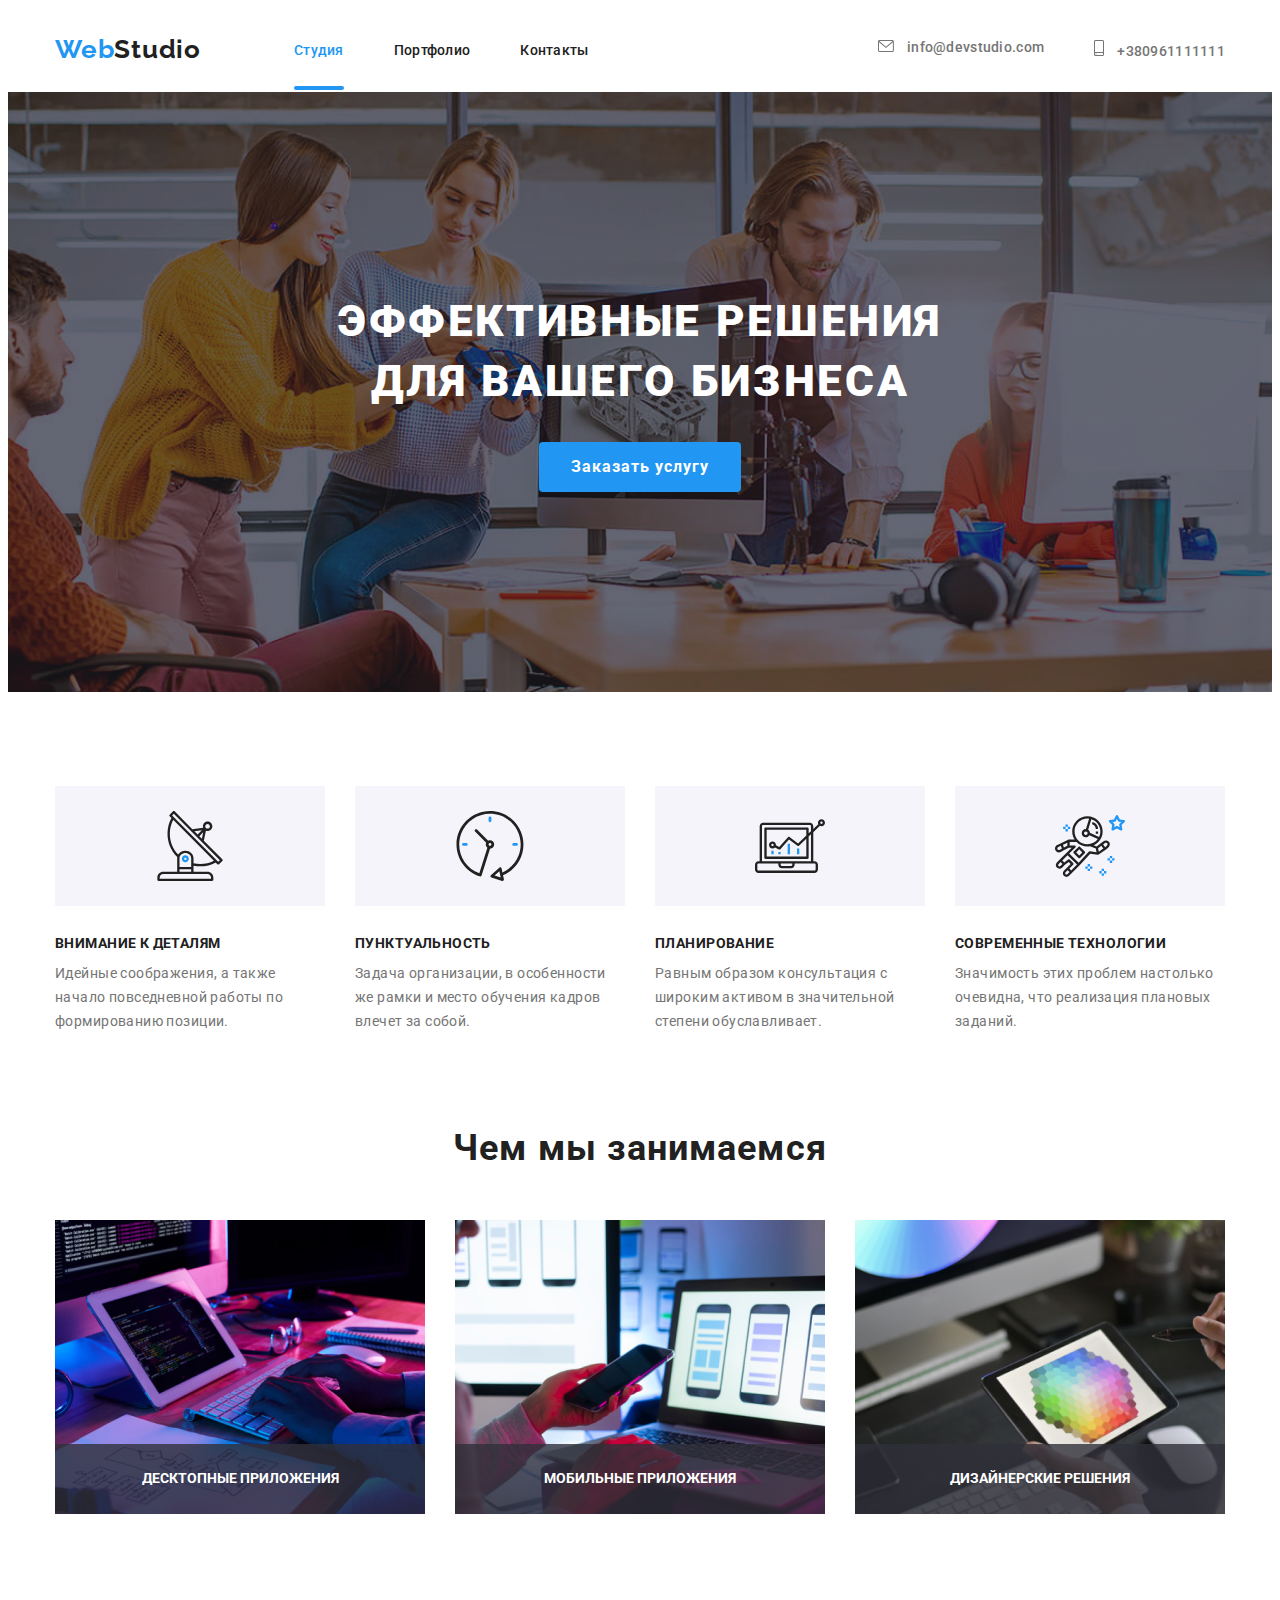
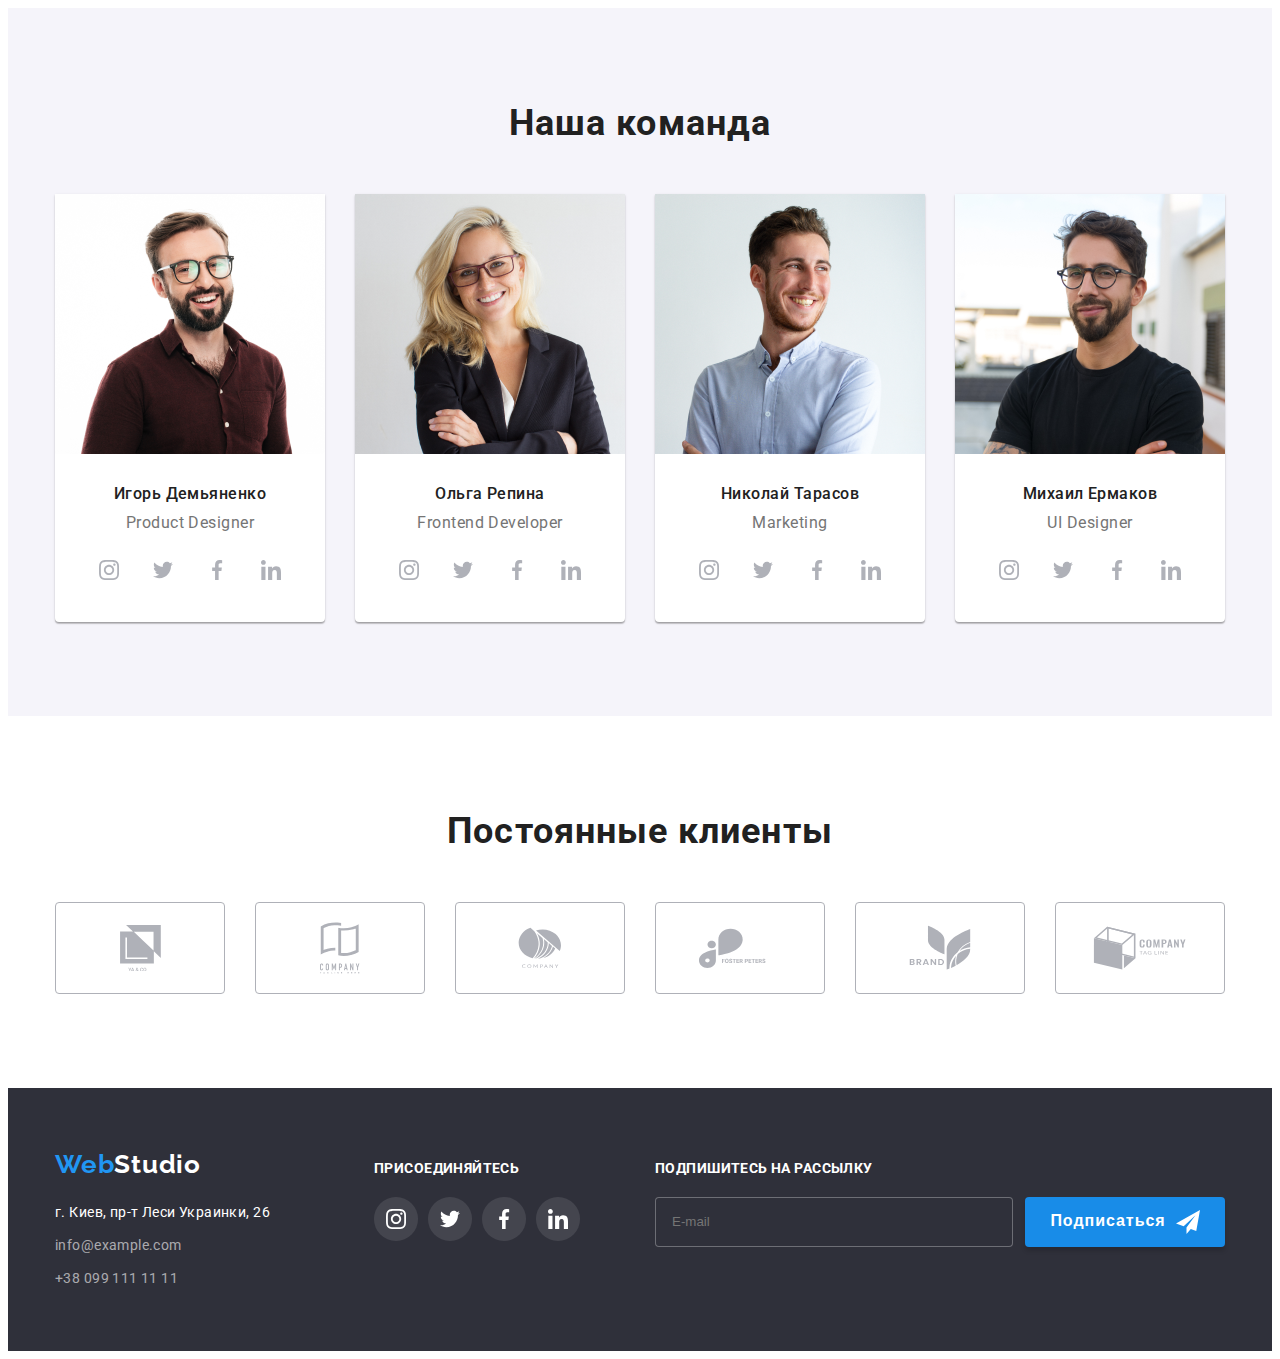
==== index.html @ b102aaf4 "ДЗ 8 Старт" ====
<!DOCTYPE html>
<html lang="ru">

<head>
    <meta charset="UTF-8">
    <meta http-equiv="X-UA-Compatible" content="IE=edge">
    <meta name="viewport" content="width=device-width, initial-scale=1.0">
    <link rel="preconnect" href="https://fonts.googleapis.com">
    <link rel="preconnect" href="https://fonts.gstatic.com" crossorigin>
    <link
        href="https://fonts.googleapis.com/css2?family=Raleway:wght@700&family=Roboto:wght@400;500;700;900&display=swap"
        rel="stylesheet">

    <title>Homework7</title>
    <link rel="stylesheet" href="https://cdnjs.cloudflare.com/ajax/libs/modern-normalize/1.1.0/modern-normalize.min.css"
        integrity="sha512-wpPYUAdjBVSE4KJnH1VR1HeZfpl1ub8YT/NKx4PuQ5NmX2tKuGu6U/JRp5y+Y8XG2tV+wKQpNHVUX03MfMFn9Q=="
        crossorigin="anonymous" referrerpolicy="no-referrer" />
    <link rel="stylesheet" href="./css/main.min.css">
</head>

<body>

    <!--header-->
    <header class="header">
        <div class="container">
            <nav class="nav">
                <a href="" class="logo link nav__logo">Web<span class="nav__logoo">Studio</span></a>
                <ul class="menu list">
                    <li class="menu__item">
                        <a class="menu__link current link" href="./index.html">Студия</a>
                    </li>
                    <li class="menu__item">
                        <a class="menu__link link" href="portfolio.html">Портфолио</a>
                    </li>
                    <li class="menu__item">
                        <a class="menu__link link" href="">Контакты</a>
                    </li>
                </ul>
            </nav>
            <ul class="contacts">
                <li class="contacts__item">
                    <a href="mailto:info@devstudio.com" class="contacts__mail link">
                        <svg class="contacts__svg" width="16" height="12">
                            <use href="./img/icons.svg#icon-envelope"></use>
                        </svg>
                        info@devstudio.com
                    </a>
                </li>
                <li class="contacts__item">
                    <a href="tel:+380961111111" class="contacts__phone link">
                        <svg class="contacts__svg" width="10" height="16">
                            <use href="./img/icons.svg#icon-smartphone"></use>
                        </svg>
                        +380961111111
                    </a>
                </li>
            </ul>
        </div>
    </header>

    <!--main 1-->
    <main>
        <section class="main-section">
            <div class="container">
                <h1 class="main-name">ЭФФЕКТИВНЫЕ РЕШЕНИЯ ДЛЯ ВАШЕГО БИЗНЕСА</h1>
                <button type="submit" class="main-button" data-modal-open>Заказать услугу</button>
            </div>
        </section>


        <!--2-->
        <section class="company">
            <div class="container">
                <ul class="description">
                    <li class="description__facts">
                        <div class="description__company-ben">
                            <svg class="description__company-ben-icon" width="70" height="70">
                                <use href="./img/icons.svg#icon-antenna-1"></use>
                            </svg>
                        </div>
                        <h3 class="title">Внимание к деталям</h3>
                        <p class="title-text">Идейные соображения, а также начало повседневной работы по формированию
                            позиции.
                        </p>
                    </li>
                    <li class="description__facts">
                        <div class="description__company-ben">
                            <svg class="description__company-ben-icon" width="70" height="70">
                                <use href="./img/icons.svg#icon-clock-1"></use>
                            </svg>
                        </div>
                        <h3 class="title">Пунктуальность</h3>
                        <p class="title-text">Задача организации, в особенности же рамки и место обучения кадров влечет
                            за
                            собой.
                        </p>
                    </li>
                    <li class="description__facts">
                        <div class="description__company-ben">
                            <svg class="description__company-ben-icon" width="70" height="70">
                                <use href="./img/icons.svg#icon-diagram-1"></use>
                            </svg>
                        </div>
                        <h3 class="title">Планирование</h3>
                        <p class="title-text">Равным образом консультация с широким активом в значительной степени
                            обуславливает.
                        </p>
                    </li>
                    <li class="description__facts">
                        <div class="description__company-ben">
                            <svg class="description__company-ben-icon" width="70" height="70">
                                <use href="./img/icons.svg#icon-astronaut-1"></use>
                            </svg>
                        </div>
                        <h3 class="title">Современные технологии</h3>
                        <p class="title-text">Значимость этих проблем настолько очевидна, что реализация плановых
                            заданий.
                        </p>
                    </li>
                </ul>
            </div>
        </section>


        <!--3-->
        <section class="work-projects">
            <div class="container">
                <h2 class="pre-main-title">Чем мы занимаемся</h2>
                <ul class="work-photo">
                    <li class="work-photo__item">
                        <img src="img/2.1.png" width="370" alt="Работа с компьютероv" />
                        <p class="work-photo__galery-description">
                            Десктопные приложения                           
                        </p>
                    </li>
                    <li class="work-photo__item">
                        <img src="img/2.2.png" width="370" alt="Работа с телефоном" />
                        <p class="work-photo__galery-description">
                            Мобильные приложения
                        </p>
                    </li>
                    <li class="work-photo__item">
                        <img src="img/2.3.png" width="370" alt="Работа с планшетом" />
                        <p class="work-photo__galery-description">
                            Дизайнерские решения                            
                        </p>
                    </li>
                </ul>
            </div>
        </section>


        <!--4-->
        <section class="masters">
            <div class="container">
                <h2 class="team">Наша команда</h2>
                <ul class="workers-list">
                    <li class="workers-list__item">
                        <img src="img/1.1.png" width="270" height="260" alt="Игорь Демьяненко" />
                        <div class="about-workers-div">
                            <h3 class="names">Игорь Демьяненко</h3>
                            <p class="names-text">Product Designer</p>
                            <ul class="masters-soc-list list">
                                <li class="masters-soc-list__item">
                                    <a href="" class="masters-soc-list__link link">
                                        <svg class="masters-soc-list__icon" width="20" height="20">
                                            <use href="./img/icons.svg#icon-instagram-2"></use>
                                        </svg>
                                    </a>
                                </li>
                                <li class="masters-soc-list__item">
                                    <a href="" class="masters-soc-list__link link">
                                        <svg class="masters-soc-list__icon" width="20" height="20">
                                            <use href="./img/icons.svg#icon-twitter-1"></use>
                                        </svg>
                                    </a>
                                </li>
                                <li class="masters-soc-list__item">
                                    <a href="" class="masters-soc-list__link link">
                                        <svg class="masters-soc-list__icon" width="20" height="20">
                                            <use href="./img/icons.svg#icon-facebook-1"></use>
                                        </svg>
                                    </a>
                                </li>
                                <li class="masters-soc-list__item">
                                    <a href="" class="masters-soc-list__link link">
                                        <svg class="masters-soc-list__icon" width="20" height="20">
                                            <use href="./img/icons.svg#icon-linkedin-1"></use>
                                        </svg>
                                    </a>
                                </li>
                            </ul>
                        </div>
                    </li>
                    <li class="workers-list__item">
                        <img src="img/1.2.png" width="270" alt="Ольга Репина" />
                        <div class="about-workers-div">
                            <h3 class="names">Ольга Репина</h3>
                            <p class="names-text">Frontend Developer</p>
                            <ul class="masters-soc-list list">
                                <li class="masters-soc-list__item">
                                    <a href="" class="masters-soc-list__link link">
                                        <svg class="masters-soc-list__icon" width="20" height="20">
                                            <use href="./img/icons.svg#icon-instagram-2"></use>
                                        </svg>
                                    </a>
                                </li>
                                <li class="masters-soc-list__item">
                                    <a href="" class="masters-soc-list__link link">
                                        <svg class="masters-soc-list__icon" width="20" height="20">
                                            <use href="./img/icons.svg#icon-twitter-1"></use>
                                        </svg>
                                    </a>
                                </li>
                                <li class="masters-soc-list__item">
                                    <a href="" class="masters-soc-list__link link">
                                        <svg class="masters-soc-list__icon" width="20" height="20">
                                            <use href="./img/icons.svg#icon-facebook-1"></use>
                                        </svg>
                                    </a>
                                </li>
                                <li class="masters-soc-list__item">
                                    <a href="" class="masters-soc-list__link link">
                                        <svg class="masters-soc-list__icon" width="20" height="20">
                                            <use href="./img/icons.svg#icon-linkedin-1"></use>
                                        </svg>
                                    </a>
                                </li>
                            </ul>
                        </div>
                    </li>
                    <li class="workers-list__item">
                        <img src="img/1.3.png" width="270" alt="Николай Тарасов" />
                        <div class="about-workers-div">
                            <h3 class="names">Николай Тарасов</h3>
                            <p class="names-text">Marketing</p>
                            <ul class="masters-soc-list list">
                                <li class="masters-soc-list__item">
                                    <a href="" class="masters-soc-list__link link">
                                        <svg class="masters-soc-list__icon" width="20" height="20">
                                            <use href="./img/icons.svg#icon-instagram-2"></use>
                                        </svg>
                                    </a>
                                </li>
                                <li class="masters-soc-list__item">
                                    <a href="" class="masters-soc-list__link link">
                                        <svg class="masters-soc-list__icon" width="20" height="20">
                                            <use href="./img/icons.svg#icon-twitter-1"></use>
                                        </svg>
                                    </a>
                                </li>
                                <li class="masters-soc-list__item">
                                    <a href="" class="masters-soc-list__link link">
                                        <svg class="masters-soc-list__icon" width="20" height="20">
                                            <use href="./img/icons.svg#icon-facebook-1"></use>
                                        </svg>
                                    </a>
                                </li>
                                <li class="masters-soc-list__item">
                                    <a href="" class="masters-soc-list__link link">
                                        <svg class="masters-soc-list__icon" width="20" height="20">
                                            <use href="./img/icons.svg#icon-linkedin-1"></use>
                                        </svg>
                                    </a>
                                </li>
                            </ul>
                        </div>

                    </li>
                    <li class="workers-list__item">
                        <img src="img/1.4.png" width="270" alt="Михаил Ермаков" />
                        <div class="about-workers-div">
                            <h3 class="names">Михаил Ермаков</h3>
                            <p class="names-text">UI Designer</p>
                            <ul class="masters-soc-list list">
                                <li class="masters-soc-list__item">
                                    <a href="" class="masters-soc-list__link link">
                                        <svg class="masters-soc-list__icon" width="20" height="20">
                                            <use href="./img/icons.svg#icon-instagram-2"></use>
                                        </svg>
                                    </a>
                                </li>
                                <li class="masters-soc-list__item">
                                    <a href="" class="masters-soc-list__link link">
                                        <svg class="masters-soc-list__icon" width="20" height="20">
                                            <use href="./img/icons.svg#icon-twitter-1"></use>
                                        </svg>
                                    </a>
                                </li>
                                <li class="masters-soc-list__item">
                                    <a href="" class="masters-soc-list__link link">
                                        <svg class="masters-soc-list__icon" width="20" height="20">
                                            <use href="./img/icons.svg#icon-facebook-1"></use>
                                        </svg>
                                    </a>
                                </li>
                                <li class="masters-soc-list__item">
                                    <a href="" class="masters-soc-list__link link">
                                        <svg class="masters-soc-list__icon" width="20" height="20">
                                            <use href="./img/icons.svg#icon-linkedin-1"></use>
                                        </svg>
                                    </a>
                                </li>
                            </ul>
                        </div>
                    </li>
                </ul>
            </div>
        </section>
    

        <!--5-->
        <section class="clients">
            <div class="container"></div>
            <h2 class="team">Постоянные клиенты</h2>
            <ul class="clients-list">
                <li class="company-clients">
                    <a href="" class="company-clients-link link">
                        <svg class="company-clients-icon" width="41" height="46.7">
                            <use href="./img/icons.svg#icon-group"></use>
                        </svg>
                    </a>
                </li>
                <li class="company-clients">
                    <a href="" class="company-clients-link link">
                        <svg class="company-clients-icon" width="40" height="52">
                            <use href="./img/icons.svg#icon-group-1"></use>
                        </svg>
                    </a>
                </li>
                <li class="company-clients">
                    <a href="" class="company-clients-link link">
                        <svg class="company-clients-icon" width="43.46" height="41.18">
                            <use href="./img/icons.svg#icon-group-2"></use>
                        </svg>
                    </a>
                </li>
                <li class="company-clients">
                    <a href="" class="company-clients-link link">
                        <svg class="company-clients-icon" width="84.44" height="40.62">
                            <use href="./img/icons.svg#icon-group-3"></use>
                        </svg>
                    </a>
                </li>
                <li class="company-clients">
                    <a href="" class="company-clients-link link">
                        <svg class="company-clients-icon" width="62.54" height="45.43">
                            <use href="./img/icons.svg#icon-group-4"></use>
                        </svg>
                    </a>
                </li>
                <li class="company-clients">
                    <a href="" class="company-clients-link link">
                        <svg class="company-clients-icon" width="93.79" height="43.93">
                            <use href="./img/icons.svg#icon-group-5"></use>
                        </svg>
                    </a>
                </li>
            </ul>
            </div>
        </section>
    </main>


    <!--footer-->
    <footer class="footer">
        <div class="container">
            <div class="adress-container">
                <a href="" class="footer-logo link">Web<span class="footer-logoo">Studio</span> </a>
                <address class="adress">г. Киев, пр-т Леси Украинки, 26</address>
                <ul class="footer-contacts">
                    <li class="footer-contacts-item">
                        <a href="mailto:info@devstudio.com" class="footer-mail link">info@example.com</a>
                    </li>
                    <li class="footer-contacts-item">
                        <a href="tel:+380961111111" class="footer-phone link">+38 099 111 11 11</a>
                    </li>
                </ul>
            </div>
            <div class="company-soc">
                <p class="soc">Присоединяйтесь</p>
                <ul class="company-soc-list">
                    <li class="company-soc-item">
                        <a href="" class="company-soc-link link">
                            <svg class="company-soc-icon" width="20" height="20">
                                <use href="./img/icons.svg#icon-instagram-2"></use>
                            </svg>
                        </a>
                    </li>
                    <li class="company-soc-item">
                        <a href="" class="company-soc-link link">
                            <svg class="company-soc-icon" width="20" height="20">
                                <use href="./img/icons.svg#icon-twitter-1"></use>
                            </svg>
                        </a>
                    </li>
                    <li class="company-soc-item">
                        <a href="" class="company-soc-link link">
                            <svg class="company-soc-icon" width="20" height="20">
                                <use href="./img/icons.svg#icon-facebook-1"></use>
                            </svg>
                        </a>
                    </li>
                    <li class="company-soc-item">
                        <a href="" class="company-soc-link link">
                            <svg class="company-soc-icon" width="20" height="20">
                                <use href="./img/icons.svg#icon-linkedin-1"></use>
                            </svg>
                        </a>
                    </li>
                </ul>
            </div>
            <div class="modal-footer-field">
                <p class="footer-title">Подпишитесь на рассылку</p>
                <form class="footer-form">
                    <label>
                        <input 
                        class="modal-footer-input" 
                        type="email" 
                        name="user-mail" 
                        required 
                        placeholder="E-mail"/>
                    </label>
                    <button type="submit" class="footer-button">
                        Подписаться
                        <svg class="send-icon" width="24" height="24">
                            <use href="./img/icons.svg#icon-icon-send-1"></use>
                        </svg>
                    </button>
                </form> 
            </div>
        </div>
    </footer>


    <!--backdrop-->
    <div class="backdrop is-hidden" data-modal>
        <div class="modal">
            <button type="button" class="modal-close-btn" data-modal-close>
                <svg class="company-soc-icon" width="18" height="18">
                    <use href="./img/icons.svg#icon-close-black-18dp-2-1-1"></use>
                </svg>
            </button>
            <p class="modal-title">Оставьте свои данные, мы вам перезвоним</p>

            <form class="modal-form" autocomplete="off">

                <div class="modal-field">
                <label class="modal-label">Имя</label>
                    <div class="input-wrap">
                        <input class="modal-input" type="text" name="user-name" required />
                            <svg class="input-icon" width="18" height="18">
                                <use href="./img/icons.svg#icon-person-black-18dp-1-1"></use>
                            </svg>
                    </div>
                </div>

                <div class="modal-field">  
                <label class="modal-label" for="user-tel">Телефон</label>
                    <div class="input-wrap">
                        <input class="modal-input" type="tel" name="user-tel" minlength="10" title="+380 (93) 111-11-11"
                            pattern="[\+]\d{3}\s[\(]\d{2}[\)]\s\d{3}[\-]\d{2}[\-]\d{2}" required id="user-tel" />
                            <svg class="input-icon" width="18" height="18">
                                <use href="./img/icons.svg#icon-phone-black-18dp-1-1"></use>
                            </svg>
                    </div>           
                </div>

                <div class="modal-field">
                <label class="modal-label">Почта</label>
                    <div class="input-wrap">
                        <input class="modal-input" type="email" name="user-mail" required/>
                            <svg class="input-icon" width="18" height="18">
                                <use href="./img/icons.svg#icon-email-black-18dp-1-1"></use>
                            </svg>
                    </div>
                </div>

                <div class="modal-field">
                <label class="modal-label" for="modal-text">Комментарий</label>
                    <textarea 
                        name="modal-text" 
                        id="modal-text" 
                        class="modal-text-area"
                        placeholder="Введите текст"
                    f></textarea>              
                </div>

                <div class="modal-field">
                    <input 
                    type="checkbox" 
                    name="privacy" 
                    id="privacy" 
                    class="input-check visually-hidden"
                    />
                    <label for="privacy" class="check-text"
                    ><span>
                        <svg class="check-icon" width="11" height="8">
                            <use href="./img/icons.svg#icon-Vector-1"></use>
                        </svg>
                    </span> Соглашаюсь с рассылкой и принимаю&nbsp; <a href="">Условия договора</a>
                    </label>
                </div>

                <button type="submit" class="modal-button">Отправить</button>

                
            </form>
        </div>
    </div>

 
<script src="./js/modal.js"></script>

</body>

</html>
---- css/main.min.css ----
:root{--main-color: #FFFFFF;--pre-main-color: #212121;--hover-color: #2196F3;--text-color: #757575;--svg-links-color: #afb1b8;--primary-transition-time: 250ms;--primary-cubic-function: cubic-bezier(0.4, 0, 0.2, 1);--projects-overlay-color: rgba(33, 150, 243, 0.9);--galery-overlay-color: rgba(47, 48, 58, 0.8);--modal-background-color: rgba(0, 0, 0, 0.2)}p,h1,h2,h3,h4,h5,h6{margin:0}ul{margin:0;padding-left:0}img{display:block}li{list-style-type:none}body{font-family:"Roboto"}button{margin:0 auto;display:block}*{box-sizing:border-box}.visually-hidden{position:absolute;white-space:nowrap;width:1px;height:1px;overflow:hidden;border:0;padding:0;clip:rect(0 0 0 0);clip-path:inset(50%);margin:-1px}.description-wrapper,.header-two .container,.footer-button,.company-soc-link,.company-clients-link,.masters-soc-list__link,.work-photo__galery-description,.description__company-ben,.main-button,.contacts__phone,.contacts__mail,.header .container{display:flex;align-items:center}.container{width:1200px;padding-left:15px;padding-right:15px;margin:0 auto}.backdrop{position:fixed;top:0;left:0;width:100%;height:100%;background-color:var(--modal-background-color)}.backdrop.is-hidden{opacity:0;transition:opacity var(--primary-transition-time) var(--primary-cubic-function);visibility:hidden;pointer-events:none}.modal{padding:40px;position:absolute;top:50%;left:50%;transform:translate(-50%, -50%) scale(1) rotate(0);transition:transform var(--primary-transition-time) var(--primary-cubic-function);width:528px;min-height:581px;background-color:#fff;border-radius:5px;opacity:1;visibility:visible}.backdrop.is-hidden .modal{transform:translate(-50%, -50%) scale(0)}.modal-close-btn{position:absolute;right:8px;top:8px;width:30px;height:30px;border:1px solid rgba(0,0,0,.1);border-radius:50%;cursor:pointer;background-color:rgba(0,0,0,0);display:flex;align-items:center;justify-content:center;outline:none;transition:color var(--primary-transition-time) var(--primary-cubic-function)}.modal-close-btn:hover,.modal-close-btn:focus{color:#2196f3}.modal-title{font-weight:700;font-size:20px;line-height:1.15;text-align:center;letter-spacing:.03em;color:#212121;min-width:448px;margin-bottom:12px}.modal-field{margin-bottom:10px}.modal-label{display:block;margin-bottom:4px;font-size:12px;line-height:1.17;letter-spacing:.01em;color:#757575}.input-wrap{position:relative}.modal-input{width:100%;height:40px;border:1px solid rgba(33,33,33,.2);border-radius:4px;background-color:rgba(0,0,0,0);padding-left:42px;outline:rgba(0,0,0,0);transition:border-color var(--primary-transition-time) var(--primary-cubic-function)}.modal-input:not(:placeholder-shown):not(:focus):valid{background-color:green}.modal-input:placeholder-shown{background-color:rgba(0,0,0,0)}.modal-input::placeholder{font-weight:400;font-size:14px;line-height:1.17px;letter-spacing:.01em;color:rgba(117,117,117,.5)}.modal-input:focus,.modal-input:hover{border-color:var(--hover-color)}.input-icon{position:absolute;left:15px;top:50%;transform:translateY(-50%);transition:fill var(--primary-transition-time) var(--primary-cubic-function)}.modal-input:focus+.input-icon,.modal-input:hover+.input-icon{fill:var(--hover-color)}.modal-text-area{width:100%;height:120px;border:1px solid rgba(33,33,33,.2);border-radius:4px;resize:none;padding:12px;outline:none;transition:border-color var(--primary-transition-time) var(--primary-cubic-function);margin-bottom:20px}.modal-text-area:hover,.modal-text-area:focus{border-color:var(--hover-color)}.check-text{font-weight:400;font-size:14px;line-height:1.71px;letter-spacing:.03em;color:#757575;display:flex;align-items:center;margin-bottom:30px}.check-text a{color:#2196f3}.check-text span{width:16px;height:15px;border:1px solid rgba(34,34,34,.2);margin-right:7px;display:flex;align-items:center;justify-content:center}.input-check:checked+.check-text span{background-color:#2196f3;border:none}.check-icon{fill:rgba(0,0,0,0)}.input-check:checked+.check-text .check-icon{fill:#fff}.modal-button{width:200px;height:50;font-family:inherit;font-weight:700;font-size:16px;line-height:1.88;letter-spacing:.06em;border-radius:4px;border:0px;color:var(--main-color);cursor:pointer;background-color:var(--hover-color);padding-top:10px;padding-bottom:10px;padding-left:55px;padding-right:55px;transition:background-color var(--primary-transition-time) var(--primary-cubic-function);outline:none}.modal-button:hover,.modal-button:focus{background-color:#188ce8}.nav{display:flex;align-items:center}.nav .current{color:var(--hover-color)}.nav .current::after{content:"";display:block;position:absolute;left:0;bottom:0;width:100%;height:4px;background-color:var(--hover-color);border-radius:2px}.nav__logo,.nav__logoo{font-family:"Raleway";font-weight:700;font-size:26px;line-height:1.29;letter-spacing:.03em;color:var(--hover-color);margin-right:46.5px}.nav__logoo{color:var(--pre-main-color)}.header .logo{display:block;padding:24px 0 25px 0}.link{text-decoration:none}.menu__link{position:relative;padding:32px 0;font-weight:500;font-size:14px;line-height:1.14;letter-spacing:.02em;color:var(--text-color);transition:color var(--primary-transition-time) var(--primary-cubic-function)}.menu__link:hover,.menu__link:focus{color:var(--hover-color)}.menu{display:flex}.menu__item:not(last-child){margin-right:50px}.menu__link{color:var(--pre-main-color)}.contacts{display:flex;margin-left:auto}.contacts__mail{display:block;font-weight:500;font-size:14px;line-height:1.14;letter-spacing:.02em;color:var(--text-color);padding:32px 0;margin-right:50px;justify-content:center;transition:color var(--primary-transition-time) var(--primary-cubic-function)}.contacts__mail:hover,.contacts__mail:focus{color:var(--hover-color)}.contacts__phone{display:block;font-weight:500;font-size:14px;line-height:1.14;letter-spacing:.02em;color:var(--text-color);padding:32px 0;justify-content:center;transition:color var(--primary-transition-time) var(--primary-cubic-function)}.contacts__phone:hover,.contacts__phone:focus{color:var(--hover-color)}.contacts__svg{fill:currentColor;margin-right:10px}.main-section{background-color:#c4c4c4;background-image:linear-gradient(rgba(47, 48, 58, 0.4), rgba(47, 48, 58, 0.4)),url(../img/Img.png);background-repeat:no-repeat;background-size:cover;background-position:center;max-width:1600px;margin:0 auto;padding-top:200px;padding-bottom:200px}.main-name{width:670px;font-weight:900;font-size:44px;line-height:1.36;text-align:center;letter-spacing:.06em;text-transform:uppercase;color:var(--main-color);margin:0 auto 30px auto;text-align:center;margin-bottom:30px}.main-button{font-family:inherit;font-weight:700;font-size:16px;line-height:1.88;text-align:center;letter-spacing:.06em;border-radius:4px;border:0px;color:var(--main-color);cursor:pointer;background-color:var(--hover-color);padding-top:10px;padding-bottom:10px;padding-left:32px;padding-right:32px;transition:background-color var(--primary-transition-time) var(--primary-cubic-function);outline:none}.main-button:hover,.main-button:focus{background-color:#188ce8}.company{padding-top:94px;padding-bottom:94px}.description{display:flex;justify-content:space-between}.title{font-weight:700;font-size:14px;line-height:1.14;letter-spacing:.03em;text-transform:uppercase;color:var(--pre-main-color);margin-bottom:10px}.title-text{font-weight:400;font-size:14px;line-height:1.71;letter-spacing:.03em;color:var(--text-color);max-width:260px}.description__company-ben{justify-content:center;width:270px;height:120px;background-color:#f5f4fa;margin-bottom:30px}.work-projects{padding-bottom:94px}.pre-main-title{font-weight:700;font-size:36px;line-height:1.17;text-align:center;letter-spacing:.03em;color:var(--pre-main-color);margin-bottom:50px}.work-photo{display:flex}.work-photo__item+.work-photo__item{margin-left:30px}.work-photo__item{position:relative}.work-photo__galery-description{justify-content:center;height:70px;width:100%;position:absolute;bottom:0;font-weight:700;font-size:14px;line-height:1.14;text-transform:uppercase;color:var(--main-color);background-color:var(--galery-overlay-color)}.masters{padding-top:94px;padding-bottom:94px;background:#f5f4fa}.team{font-weight:700;font-size:36px;line-height:1.17;text-align:center;letter-spacing:.03em;color:var(--pre-main-color);margin-bottom:50px}.workers-list{display:flex;margin-left:-30px}.workers-list__item{flex-basis:calc(100% - 90px)/3;margin-left:30px;background-color:var(--main-color);box-shadow:0px 1px 3px rgba(0,0,0,.12),0px 1px 1px rgba(0,0,0,.14),0px 2px 1px rgba(0,0,0,.16);border-radius:0px 0px 4px 4px}.about-workers-div{padding-top:30px;padding-bottom:30px}.names{font-weight:500;font-size:16px;line-height:1.19;text-align:center;letter-spacing:.03em;color:var(--pre-main-color)}.names-text{font-weight:400;font-size:16px;line-height:1.19;text-align:center;letter-spacing:.03em;color:var(--text-color);padding-top:10px;margin-bottom:16px}.masters-soc-list{display:flex;justify-content:center}.masters-soc-list__item{width:44px;height:44px;margin-left:10px}.masters-soc-list__item:first-child{margin-left:0}.masters-soc-list__link{justify-content:center;width:100%;height:100%;border-radius:50%;background-color:var(--main-color);color:var(--svg-links-color);transition:background-color var(--primary-transition-time) var(--primary-cubic-function),color var(--primary-transition-time) var(--primary-cubic-function);outline:none}.masters-soc-list__link:hover,.masters-soc-list__link:focus{background-color:var(--hover-color);color:var(--main-color)}.masters-soc-list__icon{fill:currentColor}.clients{padding-top:94px;padding-bottom:94px}.clients-list{display:flex;justify-content:center}.company-clients{width:170px;height:92px}.company-clients+.company-clients{margin-left:30px}.company-clients-link{justify-content:center;width:100%;height:100%;border-top:1px solid var(--svg-links-color);border-bottom:1px solid var(--svg-links-color);border-left:1px solid var(--svg-links-color);border-right:1px solid var(--svg-links-color);border-radius:4px;color:var(--svg-links-color);outline:none}.company-clients-link:hover,.company-clients-link:focus{border-color:var(--hover-color);color:var(--hover-color)}.company-clients-icon{fill:currentColor;transition:color var(--primary-transition-time) var(--primary-cubic-function)}.footer{background:#2f303a;padding-top:60px;padding-bottom:60px}.footer .container{display:flex;align-items:baseline}.footer-logo,.footer-logoo{font-family:"Raleway";font-weight:700;font-size:26px;line-height:1.29;letter-spacing:.03em;color:var(--hover-color);margin-right:46.5px}.footer-logoo{color:var(--main-color)}.adress-container{margin-right:70px}.adress{font-weight:400;font-size:14px;line-height:1.71;letter-spacing:.03em;font-style:normal;color:var(--main-color);margin-top:20px}.footer-contacts{display:flex;flex-direction:column;margin-left:auto}.footer-contacts-item{margin-top:9px}.footer-mail{font-weight:400;font-size:14px;line-height:1.71;letter-spacing:.03em;color:rgba(255,255,255,.6);transition:color var(--primary-transition-time) var(--primary-cubic-function)}.footer-mail:hover,.footer-mail:focus{color:var(--hover-color)}.footer-phone{font-weight:400;font-size:14px;line-height:1.71;letter-spacing:.03em;color:rgba(255,255,255,.6);margin-top:9px;margin-bottom:60px;transition:color var(--primary-transition-time) var(--primary-cubic-function)}.footer-phone:hover,.footer-phone:focus{color:var(--hover-color)}.company-soc{margin-right:auto}.soc{font-style:normal;font-weight:700;font-size:14px;line-height:1.14;letter-spacing:.03em;text-transform:uppercase;color:var(--main-color);margin-bottom:20px;padding-left:10px}.company-soc-list{display:flex;justify-content:center}.company-soc-item{width:44px;height:44px;margin-left:10px}.company-soc-item :first-child{margin-left:0}.company-soc-link{justify-content:center;width:100%;height:100%;border-radius:50%;background-image:linear-gradient(rgba(255, 255, 255, 0.1), rgba(255, 255, 255, 0.1));color:var(--main-color);transition:background-color var(--primary-transition-time) var(--primary-cubic-function);outline:none}.company-soc-link:hover,.company-soc-link:focus{background-color:var(--hover-color);color:var(--main-color)}.company-soc-icon{fill:currentColor}.footer-title{display:block;font-size:14px;line-height:1.14;font-weight:700;letter-spacing:.03em;text-transform:uppercase;color:var(--main-color);margin-bottom:20px}.footer-form{display:flex;align-items:flex-end}.footer label{width:358px;margin-right:12px}.footer .modal-footer-input{color:var(--main-color);width:358px;height:50px;padding:15px 16px;border-radius:4px;border:1px solid rgba(255,255,255,.3);filter:0px 4px 4px rgba(0,0,0,.15);background-color:#2f303a}.footer-button{justify-content:center;padding:0;width:200px;height:50px;border:none;border-radius:4px;font-weight:700;font-size:16px;line-height:1.67;letter-spacing:.06em;color:var(--main-color);background-color:var(--hover-color);box-shadow:0px 4px 4px rgba(0,0,0,.15);cursor:pointer;outline:none}.footer-button,.footer-button{background-color:#188ce8}.send-icon{margin-left:10px}.header-two{border-bottom:1px solid #ececec}.portfolio{padding-top:94px;padding-bottom:94px}.filter{display:flex;justify-content:center;margin-bottom:50px}.filter-item:not(:last-child){margin-right:8px}.pre-main-button{font-family:inherit;font-weight:500;font-size:16px;line-height:1.62;text-align:center;letter-spacing:.03em;border:0px;color:var(--pre-main-color);cursor:pointer;background-color:#f5f4fa;border-radius:4px;padding-top:6px;padding-bottom:6px;padding-left:22px;padding-right:22px;transition:background-color var(--primary-transition-time) var(--primary-cubic-function),color var(--primary-transition-time) var(--primary-cubic-function);outline:none}.pre-main-button:hover,.pre-main-button:focus{color:var(--main-color);background-color:#188ce8;box-shadow:0px 3px 1px rgba(0,0,0,.1),0px 1px 2px rgba(0,0,0,.08),0px 2px 2px rgba(0,0,0,.12)}.gallery{display:flex;flex-wrap:wrap;margin:-15px}.gallery-item{flex-basis:calc(33.3333333333% - 30px);margin:15px}.gallery-item:hover,.gallery-item:focus{box-shadow:0px 1px 1px rgba(0,0,0,.12),0px 4px 4px rgba(0,0,0,.06),1px 4px 6px rgba(0,0,0,.16)}.gallery .link:hover .description-wrapper,.gallery .link:focus .description-wrapper{transform:translateY(0)}.project-figure{position:relative;overflow:hidden}.projects-image{display:block;width:100%;height:100%}.description-wrapper{justify-content:center;position:absolute;top:0;width:100%;height:100%;transform:translateY(101%);transition:transform var(--primary-transition-time) var(--primary-cubic-function);background-color:var(--projects-overlay-color)}.project-description{width:322px;font-size:18px;line-height:1.56;color:var(--main-color)}.work-div{padding-top:20px;padding-bottom:20px;padding-left:24px;padding-right:24px;border-bottom:1px solid #ececec;border-left:1px solid #ececec;border-right:1px solid #ececec}.work{font-weight:700;font-size:18px;line-height:2;letter-spacing:.06em;color:var(--pre-main-color)}.work-name{font-weight:400;font-size:16px;line-height:1.88;letter-spacing:.03em;color:var(--text-color)}/*# sourceMappingURL=main.min.css.map */
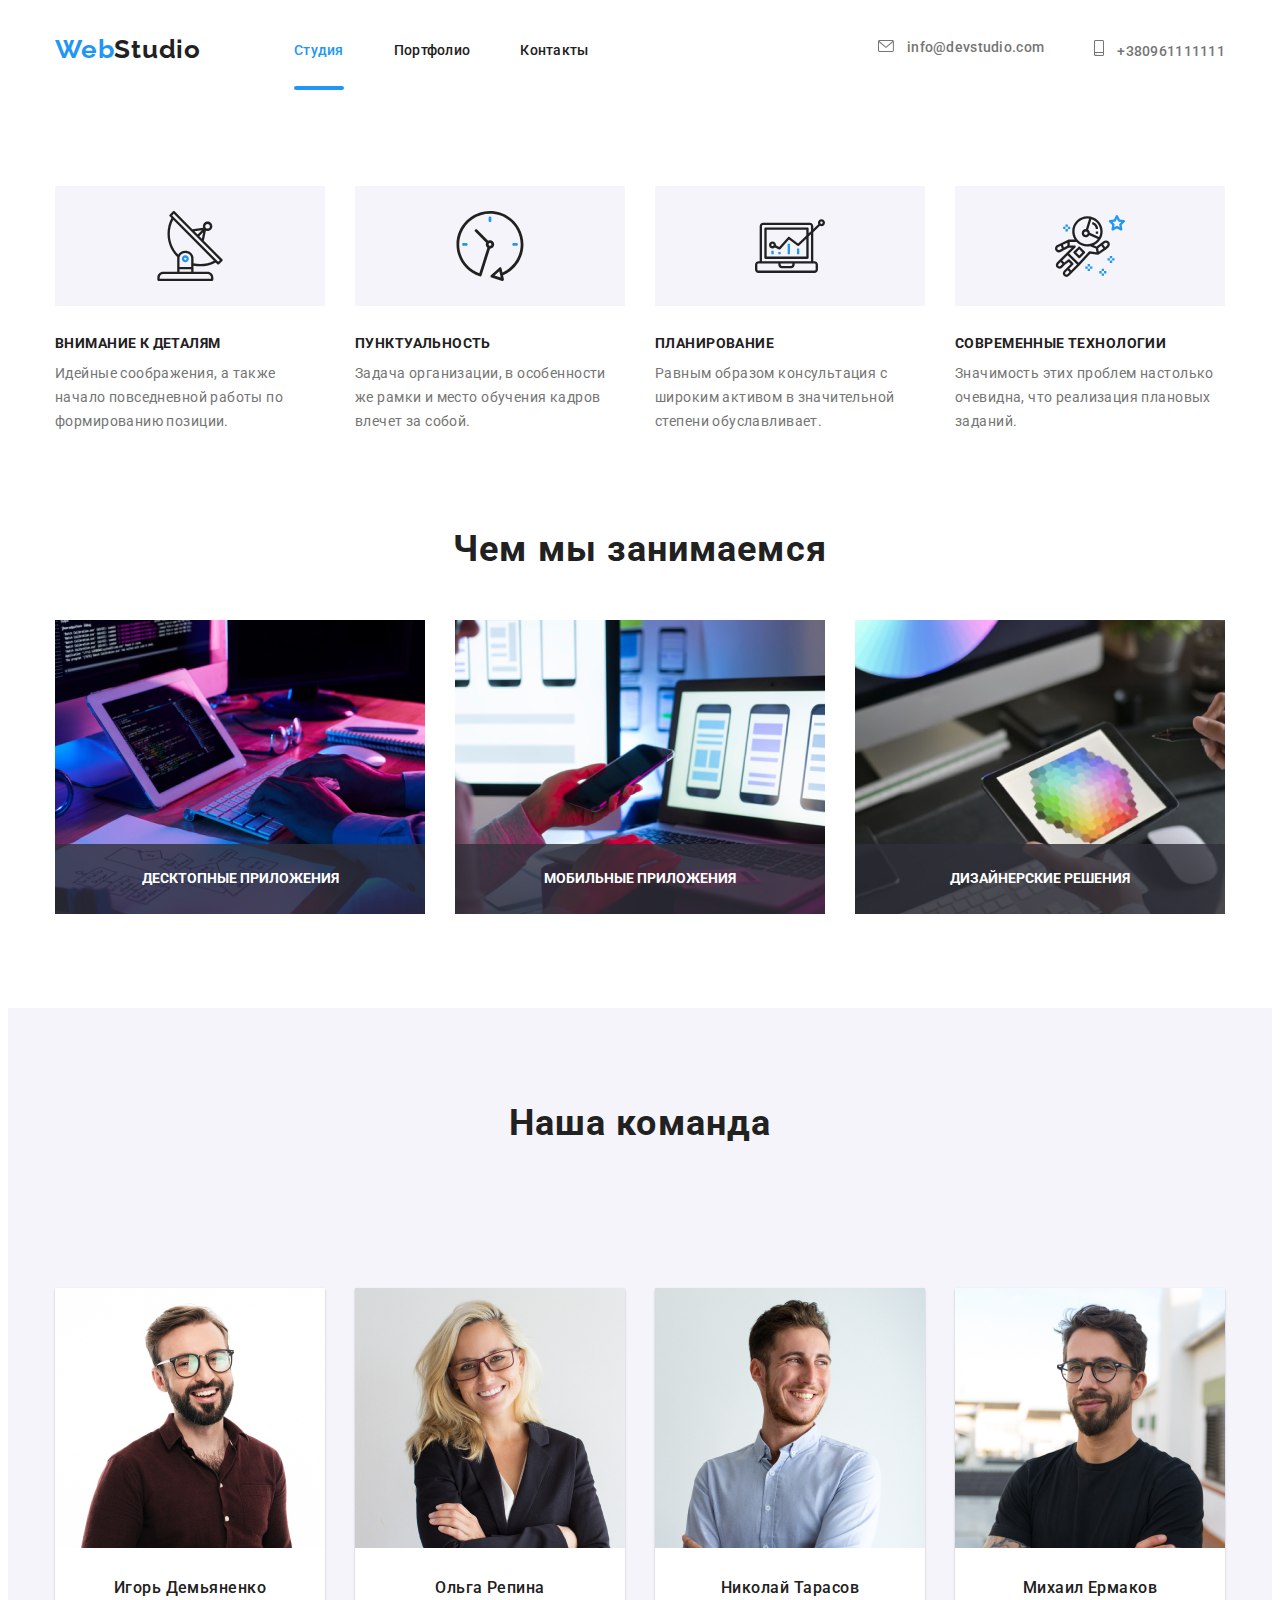
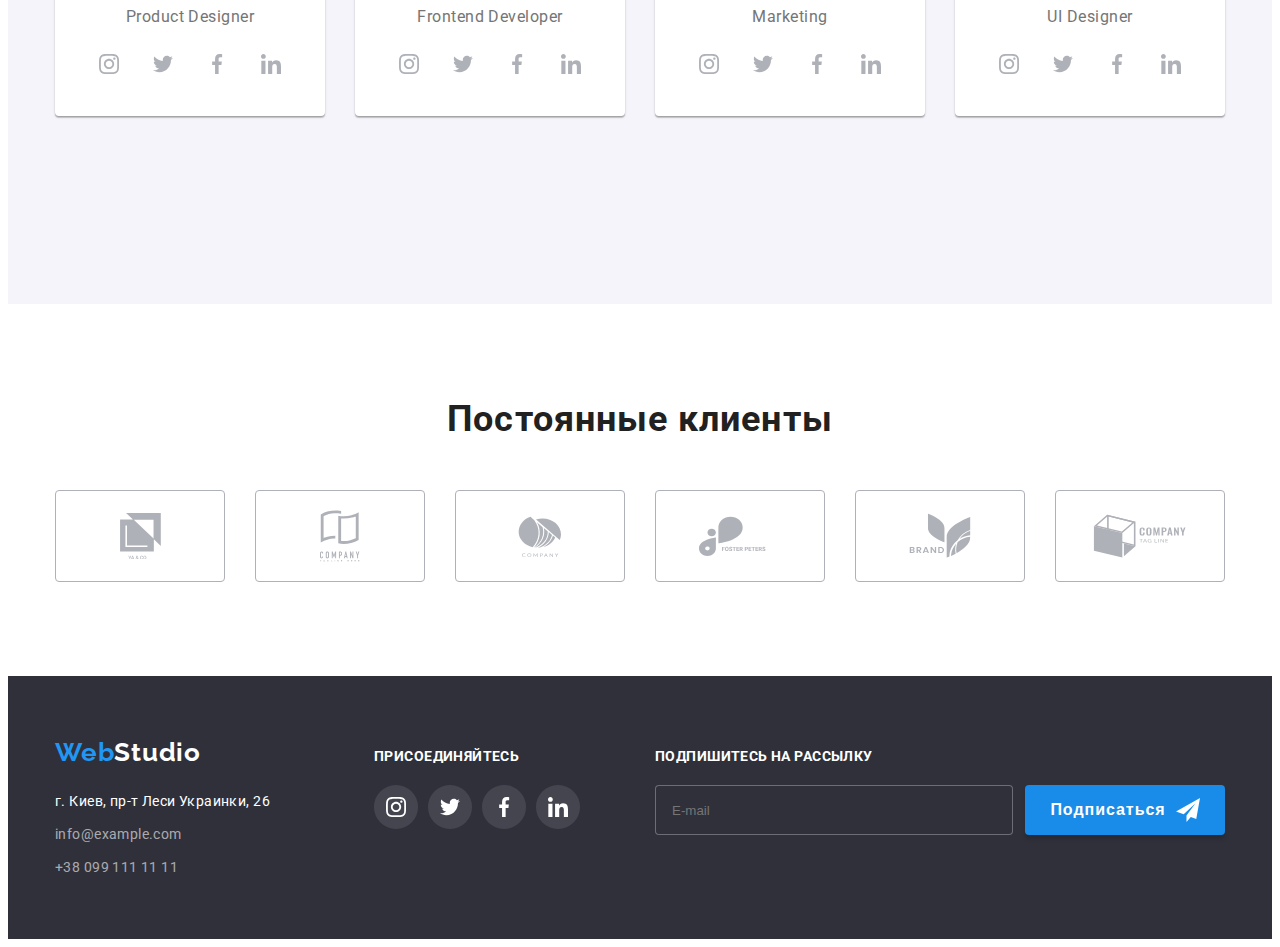
==== commit ca03ea14: "Мастера" ====
--- a/index.html
+++ b/index.html
@@ -60,12 +60,12 @@
 
     <!--main 1-->
     <main>
-        <section class="main-section">
+        <!-- <section class="main-section">
             <div class="container">
                 <h1 class="main-name">ЭФФЕКТИВНЫЕ РЕШЕНИЯ ДЛЯ ВАШЕГО БИЗНЕСА</h1>
                 <button type="submit" class="main-button" data-modal-open>Заказать услугу</button>
             </div>
-        </section>
+        </section> -->
 
 
         <!--2-->
--- a/css/main.min.css
+++ b/css/main.min.css
@@ -1 +1 @@
-:root{--main-color: #FFFFFF;--pre-main-color: #212121;--hover-color: #2196F3;--text-color: #757575;--svg-links-color: #afb1b8;--primary-transition-time: 250ms;--primary-cubic-function: cubic-bezier(0.4, 0, 0.2, 1);--projects-overlay-color: rgba(33, 150, 243, 0.9);--galery-overlay-color: rgba(47, 48, 58, 0.8);--modal-background-color: rgba(0, 0, 0, 0.2)}p,h1,h2,h3,h4,h5,h6{margin:0}ul{margin:0;padding-left:0}img{display:block}li{list-style-type:none}body{font-family:"Roboto"}button{margin:0 auto;display:block}*{box-sizing:border-box}.visually-hidden{position:absolute;white-space:nowrap;width:1px;height:1px;overflow:hidden;border:0;padding:0;clip:rect(0 0 0 0);clip-path:inset(50%);margin:-1px}.description-wrapper,.header-two .container,.footer-button,.company-soc-link,.company-clients-link,.masters-soc-list__link,.work-photo__galery-description,.description__company-ben,.main-button,.contacts__phone,.contacts__mail,.header .container{display:flex;align-items:center}.container{width:1200px;padding-left:15px;padding-right:15px;margin:0 auto}.backdrop{position:fixed;top:0;left:0;width:100%;height:100%;background-color:var(--modal-background-color)}.backdrop.is-hidden{opacity:0;transition:opacity var(--primary-transition-time) var(--primary-cubic-function);visibility:hidden;pointer-events:none}.modal{padding:40px;position:absolute;top:50%;left:50%;transform:translate(-50%, -50%) scale(1) rotate(0);transition:transform var(--primary-transition-time) var(--primary-cubic-function);width:528px;min-height:581px;background-color:#fff;border-radius:5px;opacity:1;visibility:visible}.backdrop.is-hidden .modal{transform:translate(-50%, -50%) scale(0)}.modal-close-btn{position:absolute;right:8px;top:8px;width:30px;height:30px;border:1px solid rgba(0,0,0,.1);border-radius:50%;cursor:pointer;background-color:rgba(0,0,0,0);display:flex;align-items:center;justify-content:center;outline:none;transition:color var(--primary-transition-time) var(--primary-cubic-function)}.modal-close-btn:hover,.modal-close-btn:focus{color:#2196f3}.modal-title{font-weight:700;font-size:20px;line-height:1.15;text-align:center;letter-spacing:.03em;color:#212121;min-width:448px;margin-bottom:12px}.modal-field{margin-bottom:10px}.modal-label{display:block;margin-bottom:4px;font-size:12px;line-height:1.17;letter-spacing:.01em;color:#757575}.input-wrap{position:relative}.modal-input{width:100%;height:40px;border:1px solid rgba(33,33,33,.2);border-radius:4px;background-color:rgba(0,0,0,0);padding-left:42px;outline:rgba(0,0,0,0);transition:border-color var(--primary-transition-time) var(--primary-cubic-function)}.modal-input:not(:placeholder-shown):not(:focus):valid{background-color:green}.modal-input:placeholder-shown{background-color:rgba(0,0,0,0)}.modal-input::placeholder{font-weight:400;font-size:14px;line-height:1.17px;letter-spacing:.01em;color:rgba(117,117,117,.5)}.modal-input:focus,.modal-input:hover{border-color:var(--hover-color)}.input-icon{position:absolute;left:15px;top:50%;transform:translateY(-50%);transition:fill var(--primary-transition-time) var(--primary-cubic-function)}.modal-input:focus+.input-icon,.modal-input:hover+.input-icon{fill:var(--hover-color)}.modal-text-area{width:100%;height:120px;border:1px solid rgba(33,33,33,.2);border-radius:4px;resize:none;padding:12px;outline:none;transition:border-color var(--primary-transition-time) var(--primary-cubic-function);margin-bottom:20px}.modal-text-area:hover,.modal-text-area:focus{border-color:var(--hover-color)}.check-text{font-weight:400;font-size:14px;line-height:1.71px;letter-spacing:.03em;color:#757575;display:flex;align-items:center;margin-bottom:30px}.check-text a{color:#2196f3}.check-text span{width:16px;height:15px;border:1px solid rgba(34,34,34,.2);margin-right:7px;display:flex;align-items:center;justify-content:center}.input-check:checked+.check-text span{background-color:#2196f3;border:none}.check-icon{fill:rgba(0,0,0,0)}.input-check:checked+.check-text .check-icon{fill:#fff}.modal-button{width:200px;height:50;font-family:inherit;font-weight:700;font-size:16px;line-height:1.88;letter-spacing:.06em;border-radius:4px;border:0px;color:var(--main-color);cursor:pointer;background-color:var(--hover-color);padding-top:10px;padding-bottom:10px;padding-left:55px;padding-right:55px;transition:background-color var(--primary-transition-time) var(--primary-cubic-function);outline:none}.modal-button:hover,.modal-button:focus{background-color:#188ce8}.nav{display:flex;align-items:center}.nav .current{color:var(--hover-color)}.nav .current::after{content:"";display:block;position:absolute;left:0;bottom:0;width:100%;height:4px;background-color:var(--hover-color);border-radius:2px}.nav__logo,.nav__logoo{font-family:"Raleway";font-weight:700;font-size:26px;line-height:1.29;letter-spacing:.03em;color:var(--hover-color);margin-right:46.5px}.nav__logoo{color:var(--pre-main-color)}.header .logo{display:block;padding:24px 0 25px 0}.link{text-decoration:none}.menu__link{position:relative;padding:32px 0;font-weight:500;font-size:14px;line-height:1.14;letter-spacing:.02em;color:var(--text-color);transition:color var(--primary-transition-time) var(--primary-cubic-function)}.menu__link:hover,.menu__link:focus{color:var(--hover-color)}.menu{display:flex}.menu__item:not(last-child){margin-right:50px}.menu__link{color:var(--pre-main-color)}.contacts{display:flex;margin-left:auto}.contacts__mail{display:block;font-weight:500;font-size:14px;line-height:1.14;letter-spacing:.02em;color:var(--text-color);padding:32px 0;margin-right:50px;justify-content:center;transition:color var(--primary-transition-time) var(--primary-cubic-function)}.contacts__mail:hover,.contacts__mail:focus{color:var(--hover-color)}.contacts__phone{display:block;font-weight:500;font-size:14px;line-height:1.14;letter-spacing:.02em;color:var(--text-color);padding:32px 0;justify-content:center;transition:color var(--primary-transition-time) var(--primary-cubic-function)}.contacts__phone:hover,.contacts__phone:focus{color:var(--hover-color)}.contacts__svg{fill:currentColor;margin-right:10px}.main-section{background-color:#c4c4c4;background-image:linear-gradient(rgba(47, 48, 58, 0.4), rgba(47, 48, 58, 0.4)),url(../img/Img.png);background-repeat:no-repeat;background-size:cover;background-position:center;max-width:1600px;margin:0 auto;padding-top:200px;padding-bottom:200px}.main-name{width:670px;font-weight:900;font-size:44px;line-height:1.36;text-align:center;letter-spacing:.06em;text-transform:uppercase;color:var(--main-color);margin:0 auto 30px auto;text-align:center;margin-bottom:30px}.main-button{font-family:inherit;font-weight:700;font-size:16px;line-height:1.88;text-align:center;letter-spacing:.06em;border-radius:4px;border:0px;color:var(--main-color);cursor:pointer;background-color:var(--hover-color);padding-top:10px;padding-bottom:10px;padding-left:32px;padding-right:32px;transition:background-color var(--primary-transition-time) var(--primary-cubic-function);outline:none}.main-button:hover,.main-button:focus{background-color:#188ce8}.company{padding-top:94px;padding-bottom:94px}.description{display:flex;justify-content:space-between}.title{font-weight:700;font-size:14px;line-height:1.14;letter-spacing:.03em;text-transform:uppercase;color:var(--pre-main-color);margin-bottom:10px}.title-text{font-weight:400;font-size:14px;line-height:1.71;letter-spacing:.03em;color:var(--text-color);max-width:260px}.description__company-ben{justify-content:center;width:270px;height:120px;background-color:#f5f4fa;margin-bottom:30px}.work-projects{padding-bottom:94px}.pre-main-title{font-weight:700;font-size:36px;line-height:1.17;text-align:center;letter-spacing:.03em;color:var(--pre-main-color);margin-bottom:50px}.work-photo{display:flex}.work-photo__item+.work-photo__item{margin-left:30px}.work-photo__item{position:relative}.work-photo__galery-description{justify-content:center;height:70px;width:100%;position:absolute;bottom:0;font-weight:700;font-size:14px;line-height:1.14;text-transform:uppercase;color:var(--main-color);background-color:var(--galery-overlay-color)}.masters{padding-top:94px;padding-bottom:94px;background:#f5f4fa}.team{font-weight:700;font-size:36px;line-height:1.17;text-align:center;letter-spacing:.03em;color:var(--pre-main-color);margin-bottom:50px}.workers-list{display:flex;margin-left:-30px}.workers-list__item{flex-basis:calc(100% - 90px)/3;margin-left:30px;background-color:var(--main-color);box-shadow:0px 1px 3px rgba(0,0,0,.12),0px 1px 1px rgba(0,0,0,.14),0px 2px 1px rgba(0,0,0,.16);border-radius:0px 0px 4px 4px}.about-workers-div{padding-top:30px;padding-bottom:30px}.names{font-weight:500;font-size:16px;line-height:1.19;text-align:center;letter-spacing:.03em;color:var(--pre-main-color)}.names-text{font-weight:400;font-size:16px;line-height:1.19;text-align:center;letter-spacing:.03em;color:var(--text-color);padding-top:10px;margin-bottom:16px}.masters-soc-list{display:flex;justify-content:center}.masters-soc-list__item{width:44px;height:44px;margin-left:10px}.masters-soc-list__item:first-child{margin-left:0}.masters-soc-list__link{justify-content:center;width:100%;height:100%;border-radius:50%;background-color:var(--main-color);color:var(--svg-links-color);transition:background-color var(--primary-transition-time) var(--primary-cubic-function),color var(--primary-transition-time) var(--primary-cubic-function);outline:none}.masters-soc-list__link:hover,.masters-soc-list__link:focus{background-color:var(--hover-color);color:var(--main-color)}.masters-soc-list__icon{fill:currentColor}.clients{padding-top:94px;padding-bottom:94px}.clients-list{display:flex;justify-content:center}.company-clients{width:170px;height:92px}.company-clients+.company-clients{margin-left:30px}.company-clients-link{justify-content:center;width:100%;height:100%;border-top:1px solid var(--svg-links-color);border-bottom:1px solid var(--svg-links-color);border-left:1px solid var(--svg-links-color);border-right:1px solid var(--svg-links-color);border-radius:4px;color:var(--svg-links-color);outline:none}.company-clients-link:hover,.company-clients-link:focus{border-color:var(--hover-color);color:var(--hover-color)}.company-clients-icon{fill:currentColor;transition:color var(--primary-transition-time) var(--primary-cubic-function)}.footer{background:#2f303a;padding-top:60px;padding-bottom:60px}.footer .container{display:flex;align-items:baseline}.footer-logo,.footer-logoo{font-family:"Raleway";font-weight:700;font-size:26px;line-height:1.29;letter-spacing:.03em;color:var(--hover-color);margin-right:46.5px}.footer-logoo{color:var(--main-color)}.adress-container{margin-right:70px}.adress{font-weight:400;font-size:14px;line-height:1.71;letter-spacing:.03em;font-style:normal;color:var(--main-color);margin-top:20px}.footer-contacts{display:flex;flex-direction:column;margin-left:auto}.footer-contacts-item{margin-top:9px}.footer-mail{font-weight:400;font-size:14px;line-height:1.71;letter-spacing:.03em;color:rgba(255,255,255,.6);transition:color var(--primary-transition-time) var(--primary-cubic-function)}.footer-mail:hover,.footer-mail:focus{color:var(--hover-color)}.footer-phone{font-weight:400;font-size:14px;line-height:1.71;letter-spacing:.03em;color:rgba(255,255,255,.6);margin-top:9px;margin-bottom:60px;transition:color var(--primary-transition-time) var(--primary-cubic-function)}.footer-phone:hover,.footer-phone:focus{color:var(--hover-color)}.company-soc{margin-right:auto}.soc{font-style:normal;font-weight:700;font-size:14px;line-height:1.14;letter-spacing:.03em;text-transform:uppercase;color:var(--main-color);margin-bottom:20px;padding-left:10px}.company-soc-list{display:flex;justify-content:center}.company-soc-item{width:44px;height:44px;margin-left:10px}.company-soc-item :first-child{margin-left:0}.company-soc-link{justify-content:center;width:100%;height:100%;border-radius:50%;background-image:linear-gradient(rgba(255, 255, 255, 0.1), rgba(255, 255, 255, 0.1));color:var(--main-color);transition:background-color var(--primary-transition-time) var(--primary-cubic-function);outline:none}.company-soc-link:hover,.company-soc-link:focus{background-color:var(--hover-color);color:var(--main-color)}.company-soc-icon{fill:currentColor}.footer-title{display:block;font-size:14px;line-height:1.14;font-weight:700;letter-spacing:.03em;text-transform:uppercase;color:var(--main-color);margin-bottom:20px}.footer-form{display:flex;align-items:flex-end}.footer label{width:358px;margin-right:12px}.footer .modal-footer-input{color:var(--main-color);width:358px;height:50px;padding:15px 16px;border-radius:4px;border:1px solid rgba(255,255,255,.3);filter:0px 4px 4px rgba(0,0,0,.15);background-color:#2f303a}.footer-button{justify-content:center;padding:0;width:200px;height:50px;border:none;border-radius:4px;font-weight:700;font-size:16px;line-height:1.67;letter-spacing:.06em;color:var(--main-color);background-color:var(--hover-color);box-shadow:0px 4px 4px rgba(0,0,0,.15);cursor:pointer;outline:none}.footer-button,.footer-button{background-color:#188ce8}.send-icon{margin-left:10px}.header-two{border-bottom:1px solid #ececec}.portfolio{padding-top:94px;padding-bottom:94px}.filter{display:flex;justify-content:center;margin-bottom:50px}.filter-item:not(:last-child){margin-right:8px}.pre-main-button{font-family:inherit;font-weight:500;font-size:16px;line-height:1.62;text-align:center;letter-spacing:.03em;border:0px;color:var(--pre-main-color);cursor:pointer;background-color:#f5f4fa;border-radius:4px;padding-top:6px;padding-bottom:6px;padding-left:22px;padding-right:22px;transition:background-color var(--primary-transition-time) var(--primary-cubic-function),color var(--primary-transition-time) var(--primary-cubic-function);outline:none}.pre-main-button:hover,.pre-main-button:focus{color:var(--main-color);background-color:#188ce8;box-shadow:0px 3px 1px rgba(0,0,0,.1),0px 1px 2px rgba(0,0,0,.08),0px 2px 2px rgba(0,0,0,.12)}.gallery{display:flex;flex-wrap:wrap;margin:-15px}.gallery-item{flex-basis:calc(33.3333333333% - 30px);margin:15px}.gallery-item:hover,.gallery-item:focus{box-shadow:0px 1px 1px rgba(0,0,0,.12),0px 4px 4px rgba(0,0,0,.06),1px 4px 6px rgba(0,0,0,.16)}.gallery .link:hover .description-wrapper,.gallery .link:focus .description-wrapper{transform:translateY(0)}.project-figure{position:relative;overflow:hidden}.projects-image{display:block;width:100%;height:100%}.description-wrapper{justify-content:center;position:absolute;top:0;width:100%;height:100%;transform:translateY(101%);transition:transform var(--primary-transition-time) var(--primary-cubic-function);background-color:var(--projects-overlay-color)}.project-description{width:322px;font-size:18px;line-height:1.56;color:var(--main-color)}.work-div{padding-top:20px;padding-bottom:20px;padding-left:24px;padding-right:24px;border-bottom:1px solid #ececec;border-left:1px solid #ececec;border-right:1px solid #ececec}.work{font-weight:700;font-size:18px;line-height:2;letter-spacing:.06em;color:var(--pre-main-color)}.work-name{font-weight:400;font-size:16px;line-height:1.88;letter-spacing:.03em;color:var(--text-color)}/*# sourceMappingURL=main.min.css.map */+:root{--main-color: #FFFFFF;--pre-main-color: #212121;--hover-color: #2196F3;--text-color: #757575;--svg-links-color: #afb1b8;--primary-transition-time: 250ms;--primary-cubic-function: cubic-bezier(0.4, 0, 0.2, 1);--projects-overlay-color: rgba(33, 150, 243, 0.9);--galery-overlay-color: rgba(47, 48, 58, 0.8);--modal-background-color: rgba(0, 0, 0, 0.2)}p,h1,h2,h3,h4,h5,h6{margin:0}ul{margin:0;padding-left:0}img{display:block;max-width:100%;height:auto;width:100%}li{list-style-type:none}body{font-family:"Roboto"}button{margin:0 auto;display:block}*{box-sizing:border-box}.visually-hidden{position:absolute;white-space:nowrap;width:1px;height:1px;overflow:hidden;border:0;padding:0;clip:rect(0 0 0 0);clip-path:inset(50%);margin:-1px}.description-wrapper,.header-two .container,.footer-button,.company-soc-link,.company-clients-link,.masters-soc-list__link,.work-photo__galery-description,.description__company-ben,.main-button,.contacts__phone,.contacts__mail,.header .container{display:flex;align-items:center}.container{width:100%;padding-left:15px;padding-right:15px;margin:0 auto}@media screen and (min-width: 480px){.container{max-width:480px}}@media screen and (min-width: 768px){.container{max-width:768px}}@media screen and (min-width: 1200px){.container{max-width:1200px}}.backdrop{position:fixed;top:0;left:0;width:100%;height:100%;background-color:var(--modal-background-color)}.backdrop.is-hidden{opacity:0;transition:opacity var(--primary-transition-time) var(--primary-cubic-function);visibility:hidden;pointer-events:none}.modal{padding:40px;position:absolute;top:50%;left:50%;transform:translate(-50%, -50%) scale(1) rotate(0);transition:transform var(--primary-transition-time) var(--primary-cubic-function);width:528px;min-height:581px;background-color:#fff;border-radius:5px;opacity:1;visibility:visible}.backdrop.is-hidden .modal{transform:translate(-50%, -50%) scale(0)}.modal-close-btn{position:absolute;right:8px;top:8px;width:30px;height:30px;border:1px solid rgba(0,0,0,.1);border-radius:50%;cursor:pointer;background-color:rgba(0,0,0,0);display:flex;align-items:center;justify-content:center;outline:none;transition:color var(--primary-transition-time) var(--primary-cubic-function)}.modal-close-btn:hover,.modal-close-btn:focus{color:#2196f3}.modal-title{font-weight:700;font-size:20px;line-height:1.15;text-align:center;letter-spacing:.03em;color:#212121;min-width:448px;margin-bottom:12px}.modal-field{margin-bottom:10px}.modal-label{display:block;margin-bottom:4px;font-size:12px;line-height:1.17;letter-spacing:.01em;color:#757575}.input-wrap{position:relative}.modal-input{width:100%;height:40px;border:1px solid rgba(33,33,33,.2);border-radius:4px;background-color:rgba(0,0,0,0);padding-left:42px;outline:rgba(0,0,0,0);transition:border-color var(--primary-transition-time) var(--primary-cubic-function)}.modal-input:not(:placeholder-shown):not(:focus):valid{background-color:green}.modal-input:placeholder-shown{background-color:rgba(0,0,0,0)}.modal-input::placeholder{font-weight:400;font-size:14px;line-height:1.17px;letter-spacing:.01em;color:rgba(117,117,117,.5)}.modal-input:focus,.modal-input:hover{border-color:var(--hover-color)}.input-icon{position:absolute;left:15px;top:50%;transform:translateY(-50%);transition:fill var(--primary-transition-time) var(--primary-cubic-function)}.modal-input:focus+.input-icon,.modal-input:hover+.input-icon{fill:var(--hover-color)}.modal-text-area{width:100%;height:120px;border:1px solid rgba(33,33,33,.2);border-radius:4px;resize:none;padding:12px;outline:none;transition:border-color var(--primary-transition-time) var(--primary-cubic-function);margin-bottom:20px}.modal-text-area:hover,.modal-text-area:focus{border-color:var(--hover-color)}.check-text{font-weight:400;font-size:14px;line-height:1.71px;letter-spacing:.03em;color:#757575;display:flex;align-items:center;margin-bottom:30px}.check-text a{color:#2196f3}.check-text span{width:16px;height:15px;border:1px solid rgba(34,34,34,.2);margin-right:7px;display:flex;align-items:center;justify-content:center}.input-check:checked+.check-text span{background-color:#2196f3;border:none}.check-icon{fill:rgba(0,0,0,0)}.input-check:checked+.check-text .check-icon{fill:#fff}.modal-button{width:200px;height:50;font-family:inherit;font-weight:700;font-size:16px;line-height:1.88;letter-spacing:.06em;border-radius:4px;border:0px;color:var(--main-color);cursor:pointer;background-color:var(--hover-color);padding-top:10px;padding-bottom:10px;padding-left:55px;padding-right:55px;transition:background-color var(--primary-transition-time) var(--primary-cubic-function);outline:none}.modal-button:hover,.modal-button:focus{background-color:#188ce8}.nav{display:flex;align-items:center}.nav .current{color:var(--hover-color)}.nav .current::after{content:"";display:block;position:absolute;left:0;bottom:0;width:100%;height:4px;background-color:var(--hover-color);border-radius:2px}.nav__logo,.nav__logoo{font-family:"Raleway";font-weight:700;font-size:26px;line-height:1.29;letter-spacing:.03em;color:var(--hover-color);margin-right:46.5px}.nav__logoo{color:var(--pre-main-color)}.header .logo{display:block;padding:24px 0 25px 0}.link{text-decoration:none}.menu{display:flex}.menu__item:not(last-child){margin-right:50px}.menu__link{position:relative;padding:32px 0;font-weight:500;font-size:14px;line-height:1.14;letter-spacing:.02em;color:var(--text-color);transition:color var(--primary-transition-time) var(--primary-cubic-function)}.menu__link:hover,.menu__link:focus{color:var(--hover-color)}.menu__link{color:var(--pre-main-color)}.contacts{display:flex;margin-left:auto}.contacts__mail{display:block;font-weight:500;font-size:14px;line-height:1.14;letter-spacing:.02em;color:var(--text-color);padding:32px 0;margin-right:50px;justify-content:center;transition:color var(--primary-transition-time) var(--primary-cubic-function)}.contacts__mail:hover,.contacts__mail:focus{color:var(--hover-color)}.contacts__phone{display:block;font-weight:500;font-size:14px;line-height:1.14;letter-spacing:.02em;color:var(--text-color);padding:32px 0;justify-content:center;transition:color var(--primary-transition-time) var(--primary-cubic-function)}.contacts__phone:hover,.contacts__phone:focus{color:var(--hover-color)}.contacts__svg{fill:currentColor;margin-right:10px}.main-section{background-color:#c4c4c4;background-image:linear-gradient(rgba(47, 48, 58, 0.4), rgba(47, 48, 58, 0.4)),url(../img/Img.png);background-repeat:no-repeat;background-size:cover;background-position:center;max-width:1600px;margin:0 auto;padding-top:200px;padding-bottom:200px}.main-name{width:670px;font-weight:900;font-size:44px;line-height:1.36;text-align:center;letter-spacing:.06em;text-transform:uppercase;color:var(--main-color);margin:0 auto 30px auto;text-align:center;margin-bottom:30px}.main-button{font-family:inherit;font-weight:700;font-size:16px;line-height:1.88;text-align:center;letter-spacing:.06em;border-radius:4px;border:0px;color:var(--main-color);cursor:pointer;background-color:var(--hover-color);padding-top:10px;padding-bottom:10px;padding-left:32px;padding-right:32px;transition:background-color var(--primary-transition-time) var(--primary-cubic-function);outline:none}.main-button:hover,.main-button:focus{background-color:#188ce8}.company{padding-top:94px;padding-bottom:94px}.description{display:flex;justify-content:space-between}.title{font-weight:700;font-size:14px;line-height:1.14;letter-spacing:.03em;text-transform:uppercase;color:var(--pre-main-color);margin-bottom:10px}.title-text{font-weight:400;font-size:14px;line-height:1.71;letter-spacing:.03em;color:var(--text-color);max-width:260px}.description__company-ben{justify-content:center;width:270px;height:120px;background-color:#f5f4fa;margin-bottom:30px}.work-projects{padding-bottom:94px}.pre-main-title{font-weight:700;font-size:36px;line-height:1.17;text-align:center;letter-spacing:.03em;color:var(--pre-main-color);margin-bottom:50px}.work-photo{display:flex}.work-photo__item+.work-photo__item{margin-left:30px}.work-photo__item{position:relative}.work-photo__galery-description{justify-content:center;height:70px;width:100%;position:absolute;bottom:0;font-weight:700;font-size:14px;line-height:1.14;text-transform:uppercase;color:var(--main-color);background-color:var(--galery-overlay-color)}.masters{padding-top:94px;padding-bottom:94px;background:#f5f4fa}.team{font-weight:700;font-size:36px;line-height:1.17;text-align:center;letter-spacing:.03em;color:var(--pre-main-color);margin-bottom:50px}.workers-list{display:flex;margin-left:-30px}@media screen and (min-width: 768px){.workers-list{padding-top:60px;padding-bottom:60px}}@media screen and (min-width: 1200px){.workers-list{padding-top:94px;padding-bottom:94px}}.workers-list__item{width:100%;margin-left:30px;background-color:var(--main-color);box-shadow:0px 1px 3px rgba(0,0,0,.12),0px 1px 1px rgba(0,0,0,.14),0px 2px 1px rgba(0,0,0,.16);border-radius:0px 0px 4px 4px}@media screen and (min-width: 768px){.workers-list__item{width:calc((100% - 30px)/2)}}@media screen and (min-width: 1200px){.workers-list__item{width:calc((100% - 90px)/4)}}.about-workers-div{padding-top:30px;padding-bottom:30px}.names{font-weight:500;font-size:16px;line-height:1.19;text-align:center;letter-spacing:.03em;color:var(--pre-main-color)}.names-text{font-weight:400;font-size:16px;line-height:1.19;text-align:center;letter-spacing:.03em;color:var(--text-color);padding-top:10px;margin-bottom:16px}.masters-soc-list{display:flex;justify-content:center}.masters-soc-list__item{width:44px;height:44px;margin-left:10px}.masters-soc-list__item:first-child{margin-left:0}.masters-soc-list__link{justify-content:center;width:100%;height:100%;border-radius:50%;background-color:var(--main-color);color:var(--svg-links-color);transition:background-color var(--primary-transition-time) var(--primary-cubic-function),color var(--primary-transition-time) var(--primary-cubic-function);outline:none}.masters-soc-list__link:hover,.masters-soc-list__link:focus{background-color:var(--hover-color);color:var(--main-color)}.masters-soc-list__icon{fill:currentColor}.clients{padding-top:94px;padding-bottom:94px}.clients-list{display:flex;justify-content:center}.company-clients{width:170px;height:92px}.company-clients+.company-clients{margin-left:30px}.company-clients-link{justify-content:center;width:100%;height:100%;border-top:1px solid var(--svg-links-color);border-bottom:1px solid var(--svg-links-color);border-left:1px solid var(--svg-links-color);border-right:1px solid var(--svg-links-color);border-radius:4px;color:var(--svg-links-color);outline:none}.company-clients-link:hover,.company-clients-link:focus{border-color:var(--hover-color);color:var(--hover-color)}.company-clients-icon{fill:currentColor;transition:color var(--primary-transition-time) var(--primary-cubic-function)}.footer{background:#2f303a;padding-top:60px;padding-bottom:60px}.footer .container{display:flex;align-items:baseline}.footer-logo,.footer-logoo{font-family:"Raleway";font-weight:700;font-size:26px;line-height:1.29;letter-spacing:.03em;color:var(--hover-color);margin-right:46.5px}.footer-logoo{color:var(--main-color)}.adress-container{margin-right:70px}.adress{font-weight:400;font-size:14px;line-height:1.71;letter-spacing:.03em;font-style:normal;color:var(--main-color);margin-top:20px}.footer-contacts{display:flex;flex-direction:column;margin-left:auto}.footer-contacts-item{margin-top:9px}.footer-mail{font-weight:400;font-size:14px;line-height:1.71;letter-spacing:.03em;color:rgba(255,255,255,.6);transition:color var(--primary-transition-time) var(--primary-cubic-function)}.footer-mail:hover,.footer-mail:focus{color:var(--hover-color)}.footer-phone{font-weight:400;font-size:14px;line-height:1.71;letter-spacing:.03em;color:rgba(255,255,255,.6);margin-top:9px;margin-bottom:60px;transition:color var(--primary-transition-time) var(--primary-cubic-function)}.footer-phone:hover,.footer-phone:focus{color:var(--hover-color)}.company-soc{margin-right:auto}.soc{font-style:normal;font-weight:700;font-size:14px;line-height:1.14;letter-spacing:.03em;text-transform:uppercase;color:var(--main-color);margin-bottom:20px;padding-left:10px}.company-soc-list{display:flex;justify-content:center}.company-soc-item{width:44px;height:44px;margin-left:10px}.company-soc-item :first-child{margin-left:0}.company-soc-link{justify-content:center;width:100%;height:100%;border-radius:50%;background-image:linear-gradient(rgba(255, 255, 255, 0.1), rgba(255, 255, 255, 0.1));color:var(--main-color);transition:background-color var(--primary-transition-time) var(--primary-cubic-function);outline:none}.company-soc-link:hover,.company-soc-link:focus{background-color:var(--hover-color);color:var(--main-color)}.company-soc-icon{fill:currentColor}.footer-title{display:block;font-size:14px;line-height:1.14;font-weight:700;letter-spacing:.03em;text-transform:uppercase;color:var(--main-color);margin-bottom:20px}.footer-form{display:flex;align-items:flex-end}.footer label{width:358px;margin-right:12px}.footer .modal-footer-input{color:var(--main-color);width:358px;height:50px;padding:15px 16px;border-radius:4px;border:1px solid rgba(255,255,255,.3);filter:0px 4px 4px rgba(0,0,0,.15);background-color:#2f303a}.footer-button{justify-content:center;padding:0;width:200px;height:50px;border:none;border-radius:4px;font-weight:700;font-size:16px;line-height:1.67;letter-spacing:.06em;color:var(--main-color);background-color:var(--hover-color);box-shadow:0px 4px 4px rgba(0,0,0,.15);cursor:pointer;outline:none}.footer-button,.footer-button{background-color:#188ce8}.send-icon{margin-left:10px}.header-two{border-bottom:1px solid #ececec}.portfolio{padding-top:94px;padding-bottom:94px}.filter{display:flex;justify-content:center;margin-bottom:50px}.filter-item:not(:last-child){margin-right:8px}.pre-main-button{font-family:inherit;font-weight:500;font-size:16px;line-height:1.62;text-align:center;letter-spacing:.03em;border:0px;color:var(--pre-main-color);cursor:pointer;background-color:#f5f4fa;border-radius:4px;padding-top:6px;padding-bottom:6px;padding-left:22px;padding-right:22px;transition:background-color var(--primary-transition-time) var(--primary-cubic-function),color var(--primary-transition-time) var(--primary-cubic-function);outline:none}.pre-main-button:hover,.pre-main-button:focus{color:var(--main-color);background-color:#188ce8;box-shadow:0px 3px 1px rgba(0,0,0,.1),0px 1px 2px rgba(0,0,0,.08),0px 2px 2px rgba(0,0,0,.12)}.gallery{display:flex;flex-wrap:wrap;margin:-15px}.gallery-item{flex-basis:calc(33.3333333333% - 30px);margin:15px}.gallery-item:hover,.gallery-item:focus{box-shadow:0px 1px 1px rgba(0,0,0,.12),0px 4px 4px rgba(0,0,0,.06),1px 4px 6px rgba(0,0,0,.16)}.gallery .link:hover .description-wrapper,.gallery .link:focus .description-wrapper{transform:translateY(0)}.project-figure{position:relative;overflow:hidden}.projects-image{display:block;width:100%;height:100%}.description-wrapper{justify-content:center;position:absolute;top:0;width:100%;height:100%;transform:translateY(101%);transition:transform var(--primary-transition-time) var(--primary-cubic-function);background-color:var(--projects-overlay-color)}.project-description{width:322px;font-size:18px;line-height:1.56;color:var(--main-color)}.work-div{padding-top:20px;padding-bottom:20px;padding-left:24px;padding-right:24px;border-bottom:1px solid #ececec;border-left:1px solid #ececec;border-right:1px solid #ececec}.work{font-weight:700;font-size:18px;line-height:2;letter-spacing:.06em;color:var(--pre-main-color)}.work-name{font-weight:400;font-size:16px;line-height:1.88;letter-spacing:.03em;color:var(--text-color)}/*# sourceMappingURL=main.min.css.map */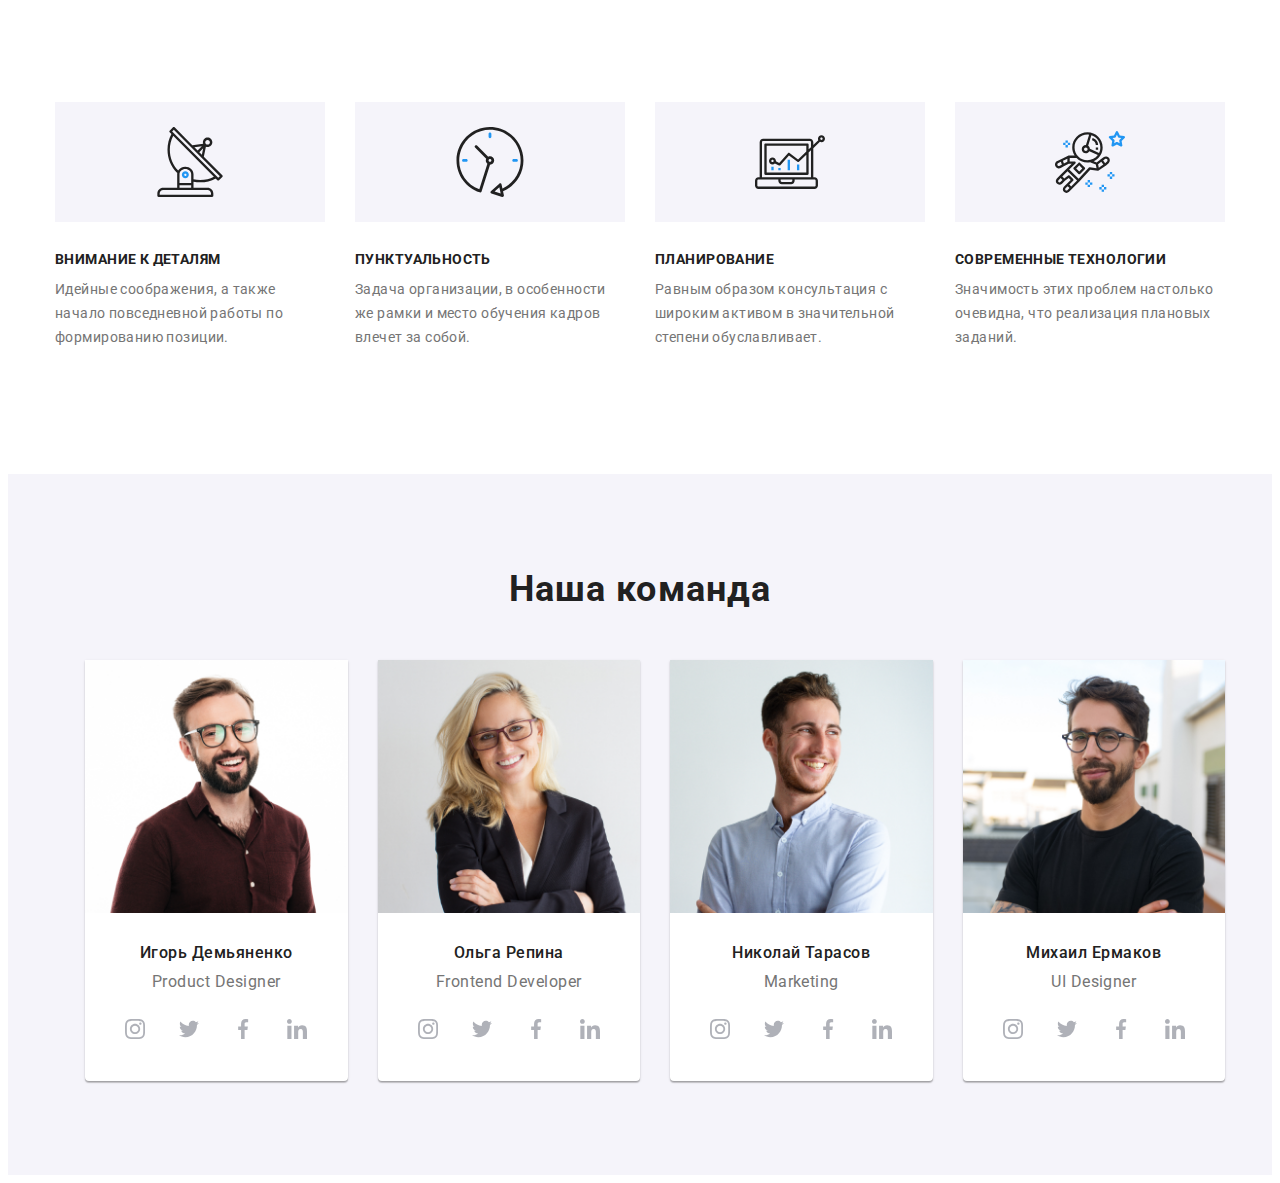
==== commit b7a88c8c: "Дз 8" ====
--- a/index.html
+++ b/index.html
@@ -11,7 +11,7 @@
         href="https://fonts.googleapis.com/css2?family=Raleway:wght@700&family=Roboto:wght@400;500;700;900&display=swap"
         rel="stylesheet">
 
-    <title>Homework7</title>
+    <title>Homework8</title>
     <link rel="stylesheet" href="https://cdnjs.cloudflare.com/ajax/libs/modern-normalize/1.1.0/modern-normalize.min.css"
         integrity="sha512-wpPYUAdjBVSE4KJnH1VR1HeZfpl1ub8YT/NKx4PuQ5NmX2tKuGu6U/JRp5y+Y8XG2tV+wKQpNHVUX03MfMFn9Q=="
         crossorigin="anonymous" referrerpolicy="no-referrer" />
@@ -21,7 +21,7 @@
 <body>
 
     <!--header-->
-    <header class="header">
+    <!-- <header class="header">
         <div class="container">
             <nav class="nav">
                 <a href="" class="logo link nav__logo">Web<span class="nav__logoo">Studio</span></a>
@@ -56,7 +56,7 @@
                 </li>
             </ul>
         </div>
-    </header>
+    </header> -->
 
     <!--main 1-->
     <main>
@@ -123,7 +123,7 @@
 
 
         <!--3-->
-        <section class="work-projects">
+        <!-- <section class="work-projects">
             <div class="container">
                 <h2 class="pre-main-title">Чем мы занимаемся</h2>
                 <ul class="work-photo">
@@ -147,7 +147,7 @@
                     </li>
                 </ul>
             </div>
-        </section>
+        </section> -->
 
 
         <!--4-->
@@ -310,7 +310,7 @@
     
 
         <!--5-->
-        <section class="clients">
+        <!-- <section class="clients">
             <div class="container"></div>
             <h2 class="team">Постоянные клиенты</h2>
             <ul class="clients-list">
@@ -358,12 +358,12 @@
                 </li>
             </ul>
             </div>
-        </section>
+        </section> -->
     </main>
 
 
     <!--footer-->
-    <footer class="footer">
+    <!-- <footer class="footer">
         <div class="container">
             <div class="adress-container">
                 <a href="" class="footer-logo link">Web<span class="footer-logoo">Studio</span> </a>
@@ -430,7 +430,7 @@
                 </form> 
             </div>
         </div>
-    </footer>
+    </footer> -->
 
 
     <!--backdrop-->
--- a/css/main.min.css
+++ b/css/main.min.css
@@ -1 +1 @@
-:root{--main-color: #FFFFFF;--pre-main-color: #212121;--hover-color: #2196F3;--text-color: #757575;--svg-links-color: #afb1b8;--primary-transition-time: 250ms;--primary-cubic-function: cubic-bezier(0.4, 0, 0.2, 1);--projects-overlay-color: rgba(33, 150, 243, 0.9);--galery-overlay-color: rgba(47, 48, 58, 0.8);--modal-background-color: rgba(0, 0, 0, 0.2)}p,h1,h2,h3,h4,h5,h6{margin:0}ul{margin:0;padding-left:0}img{display:block;max-width:100%;height:auto;width:100%}li{list-style-type:none}body{font-family:"Roboto"}button{margin:0 auto;display:block}*{box-sizing:border-box}.visually-hidden{position:absolute;white-space:nowrap;width:1px;height:1px;overflow:hidden;border:0;padding:0;clip:rect(0 0 0 0);clip-path:inset(50%);margin:-1px}.description-wrapper,.header-two .container,.footer-button,.company-soc-link,.company-clients-link,.masters-soc-list__link,.work-photo__galery-description,.description__company-ben,.main-button,.contacts__phone,.contacts__mail,.header .container{display:flex;align-items:center}.container{width:100%;padding-left:15px;padding-right:15px;margin:0 auto}@media screen and (min-width: 480px){.container{max-width:480px}}@media screen and (min-width: 768px){.container{max-width:768px}}@media screen and (min-width: 1200px){.container{max-width:1200px}}.backdrop{position:fixed;top:0;left:0;width:100%;height:100%;background-color:var(--modal-background-color)}.backdrop.is-hidden{opacity:0;transition:opacity var(--primary-transition-time) var(--primary-cubic-function);visibility:hidden;pointer-events:none}.modal{padding:40px;position:absolute;top:50%;left:50%;transform:translate(-50%, -50%) scale(1) rotate(0);transition:transform var(--primary-transition-time) var(--primary-cubic-function);width:528px;min-height:581px;background-color:#fff;border-radius:5px;opacity:1;visibility:visible}.backdrop.is-hidden .modal{transform:translate(-50%, -50%) scale(0)}.modal-close-btn{position:absolute;right:8px;top:8px;width:30px;height:30px;border:1px solid rgba(0,0,0,.1);border-radius:50%;cursor:pointer;background-color:rgba(0,0,0,0);display:flex;align-items:center;justify-content:center;outline:none;transition:color var(--primary-transition-time) var(--primary-cubic-function)}.modal-close-btn:hover,.modal-close-btn:focus{color:#2196f3}.modal-title{font-weight:700;font-size:20px;line-height:1.15;text-align:center;letter-spacing:.03em;color:#212121;min-width:448px;margin-bottom:12px}.modal-field{margin-bottom:10px}.modal-label{display:block;margin-bottom:4px;font-size:12px;line-height:1.17;letter-spacing:.01em;color:#757575}.input-wrap{position:relative}.modal-input{width:100%;height:40px;border:1px solid rgba(33,33,33,.2);border-radius:4px;background-color:rgba(0,0,0,0);padding-left:42px;outline:rgba(0,0,0,0);transition:border-color var(--primary-transition-time) var(--primary-cubic-function)}.modal-input:not(:placeholder-shown):not(:focus):valid{background-color:green}.modal-input:placeholder-shown{background-color:rgba(0,0,0,0)}.modal-input::placeholder{font-weight:400;font-size:14px;line-height:1.17px;letter-spacing:.01em;color:rgba(117,117,117,.5)}.modal-input:focus,.modal-input:hover{border-color:var(--hover-color)}.input-icon{position:absolute;left:15px;top:50%;transform:translateY(-50%);transition:fill var(--primary-transition-time) var(--primary-cubic-function)}.modal-input:focus+.input-icon,.modal-input:hover+.input-icon{fill:var(--hover-color)}.modal-text-area{width:100%;height:120px;border:1px solid rgba(33,33,33,.2);border-radius:4px;resize:none;padding:12px;outline:none;transition:border-color var(--primary-transition-time) var(--primary-cubic-function);margin-bottom:20px}.modal-text-area:hover,.modal-text-area:focus{border-color:var(--hover-color)}.check-text{font-weight:400;font-size:14px;line-height:1.71px;letter-spacing:.03em;color:#757575;display:flex;align-items:center;margin-bottom:30px}.check-text a{color:#2196f3}.check-text span{width:16px;height:15px;border:1px solid rgba(34,34,34,.2);margin-right:7px;display:flex;align-items:center;justify-content:center}.input-check:checked+.check-text span{background-color:#2196f3;border:none}.check-icon{fill:rgba(0,0,0,0)}.input-check:checked+.check-text .check-icon{fill:#fff}.modal-button{width:200px;height:50;font-family:inherit;font-weight:700;font-size:16px;line-height:1.88;letter-spacing:.06em;border-radius:4px;border:0px;color:var(--main-color);cursor:pointer;background-color:var(--hover-color);padding-top:10px;padding-bottom:10px;padding-left:55px;padding-right:55px;transition:background-color var(--primary-transition-time) var(--primary-cubic-function);outline:none}.modal-button:hover,.modal-button:focus{background-color:#188ce8}.nav{display:flex;align-items:center}.nav .current{color:var(--hover-color)}.nav .current::after{content:"";display:block;position:absolute;left:0;bottom:0;width:100%;height:4px;background-color:var(--hover-color);border-radius:2px}.nav__logo,.nav__logoo{font-family:"Raleway";font-weight:700;font-size:26px;line-height:1.29;letter-spacing:.03em;color:var(--hover-color);margin-right:46.5px}.nav__logoo{color:var(--pre-main-color)}.header .logo{display:block;padding:24px 0 25px 0}.link{text-decoration:none}.menu{display:flex}.menu__item:not(last-child){margin-right:50px}.menu__link{position:relative;padding:32px 0;font-weight:500;font-size:14px;line-height:1.14;letter-spacing:.02em;color:var(--text-color);transition:color var(--primary-transition-time) var(--primary-cubic-function)}.menu__link:hover,.menu__link:focus{color:var(--hover-color)}.menu__link{color:var(--pre-main-color)}.contacts{display:flex;margin-left:auto}.contacts__mail{display:block;font-weight:500;font-size:14px;line-height:1.14;letter-spacing:.02em;color:var(--text-color);padding:32px 0;margin-right:50px;justify-content:center;transition:color var(--primary-transition-time) var(--primary-cubic-function)}.contacts__mail:hover,.contacts__mail:focus{color:var(--hover-color)}.contacts__phone{display:block;font-weight:500;font-size:14px;line-height:1.14;letter-spacing:.02em;color:var(--text-color);padding:32px 0;justify-content:center;transition:color var(--primary-transition-time) var(--primary-cubic-function)}.contacts__phone:hover,.contacts__phone:focus{color:var(--hover-color)}.contacts__svg{fill:currentColor;margin-right:10px}.main-section{background-color:#c4c4c4;background-image:linear-gradient(rgba(47, 48, 58, 0.4), rgba(47, 48, 58, 0.4)),url(../img/Img.png);background-repeat:no-repeat;background-size:cover;background-position:center;max-width:1600px;margin:0 auto;padding-top:200px;padding-bottom:200px}.main-name{width:670px;font-weight:900;font-size:44px;line-height:1.36;text-align:center;letter-spacing:.06em;text-transform:uppercase;color:var(--main-color);margin:0 auto 30px auto;text-align:center;margin-bottom:30px}.main-button{font-family:inherit;font-weight:700;font-size:16px;line-height:1.88;text-align:center;letter-spacing:.06em;border-radius:4px;border:0px;color:var(--main-color);cursor:pointer;background-color:var(--hover-color);padding-top:10px;padding-bottom:10px;padding-left:32px;padding-right:32px;transition:background-color var(--primary-transition-time) var(--primary-cubic-function);outline:none}.main-button:hover,.main-button:focus{background-color:#188ce8}.company{padding-top:94px;padding-bottom:94px}.description{display:flex;justify-content:space-between}.title{font-weight:700;font-size:14px;line-height:1.14;letter-spacing:.03em;text-transform:uppercase;color:var(--pre-main-color);margin-bottom:10px}.title-text{font-weight:400;font-size:14px;line-height:1.71;letter-spacing:.03em;color:var(--text-color);max-width:260px}.description__company-ben{justify-content:center;width:270px;height:120px;background-color:#f5f4fa;margin-bottom:30px}.work-projects{padding-bottom:94px}.pre-main-title{font-weight:700;font-size:36px;line-height:1.17;text-align:center;letter-spacing:.03em;color:var(--pre-main-color);margin-bottom:50px}.work-photo{display:flex}.work-photo__item+.work-photo__item{margin-left:30px}.work-photo__item{position:relative}.work-photo__galery-description{justify-content:center;height:70px;width:100%;position:absolute;bottom:0;font-weight:700;font-size:14px;line-height:1.14;text-transform:uppercase;color:var(--main-color);background-color:var(--galery-overlay-color)}.masters{padding-top:94px;padding-bottom:94px;background:#f5f4fa}.team{font-weight:700;font-size:36px;line-height:1.17;text-align:center;letter-spacing:.03em;color:var(--pre-main-color);margin-bottom:50px}.workers-list{display:flex;margin-left:-30px}@media screen and (min-width: 768px){.workers-list{padding-top:60px;padding-bottom:60px}}@media screen and (min-width: 1200px){.workers-list{padding-top:94px;padding-bottom:94px}}.workers-list__item{width:100%;margin-left:30px;background-color:var(--main-color);box-shadow:0px 1px 3px rgba(0,0,0,.12),0px 1px 1px rgba(0,0,0,.14),0px 2px 1px rgba(0,0,0,.16);border-radius:0px 0px 4px 4px}@media screen and (min-width: 768px){.workers-list__item{width:calc((100% - 30px)/2)}}@media screen and (min-width: 1200px){.workers-list__item{width:calc((100% - 90px)/4)}}.about-workers-div{padding-top:30px;padding-bottom:30px}.names{font-weight:500;font-size:16px;line-height:1.19;text-align:center;letter-spacing:.03em;color:var(--pre-main-color)}.names-text{font-weight:400;font-size:16px;line-height:1.19;text-align:center;letter-spacing:.03em;color:var(--text-color);padding-top:10px;margin-bottom:16px}.masters-soc-list{display:flex;justify-content:center}.masters-soc-list__item{width:44px;height:44px;margin-left:10px}.masters-soc-list__item:first-child{margin-left:0}.masters-soc-list__link{justify-content:center;width:100%;height:100%;border-radius:50%;background-color:var(--main-color);color:var(--svg-links-color);transition:background-color var(--primary-transition-time) var(--primary-cubic-function),color var(--primary-transition-time) var(--primary-cubic-function);outline:none}.masters-soc-list__link:hover,.masters-soc-list__link:focus{background-color:var(--hover-color);color:var(--main-color)}.masters-soc-list__icon{fill:currentColor}.clients{padding-top:94px;padding-bottom:94px}.clients-list{display:flex;justify-content:center}.company-clients{width:170px;height:92px}.company-clients+.company-clients{margin-left:30px}.company-clients-link{justify-content:center;width:100%;height:100%;border-top:1px solid var(--svg-links-color);border-bottom:1px solid var(--svg-links-color);border-left:1px solid var(--svg-links-color);border-right:1px solid var(--svg-links-color);border-radius:4px;color:var(--svg-links-color);outline:none}.company-clients-link:hover,.company-clients-link:focus{border-color:var(--hover-color);color:var(--hover-color)}.company-clients-icon{fill:currentColor;transition:color var(--primary-transition-time) var(--primary-cubic-function)}.footer{background:#2f303a;padding-top:60px;padding-bottom:60px}.footer .container{display:flex;align-items:baseline}.footer-logo,.footer-logoo{font-family:"Raleway";font-weight:700;font-size:26px;line-height:1.29;letter-spacing:.03em;color:var(--hover-color);margin-right:46.5px}.footer-logoo{color:var(--main-color)}.adress-container{margin-right:70px}.adress{font-weight:400;font-size:14px;line-height:1.71;letter-spacing:.03em;font-style:normal;color:var(--main-color);margin-top:20px}.footer-contacts{display:flex;flex-direction:column;margin-left:auto}.footer-contacts-item{margin-top:9px}.footer-mail{font-weight:400;font-size:14px;line-height:1.71;letter-spacing:.03em;color:rgba(255,255,255,.6);transition:color var(--primary-transition-time) var(--primary-cubic-function)}.footer-mail:hover,.footer-mail:focus{color:var(--hover-color)}.footer-phone{font-weight:400;font-size:14px;line-height:1.71;letter-spacing:.03em;color:rgba(255,255,255,.6);margin-top:9px;margin-bottom:60px;transition:color var(--primary-transition-time) var(--primary-cubic-function)}.footer-phone:hover,.footer-phone:focus{color:var(--hover-color)}.company-soc{margin-right:auto}.soc{font-style:normal;font-weight:700;font-size:14px;line-height:1.14;letter-spacing:.03em;text-transform:uppercase;color:var(--main-color);margin-bottom:20px;padding-left:10px}.company-soc-list{display:flex;justify-content:center}.company-soc-item{width:44px;height:44px;margin-left:10px}.company-soc-item :first-child{margin-left:0}.company-soc-link{justify-content:center;width:100%;height:100%;border-radius:50%;background-image:linear-gradient(rgba(255, 255, 255, 0.1), rgba(255, 255, 255, 0.1));color:var(--main-color);transition:background-color var(--primary-transition-time) var(--primary-cubic-function);outline:none}.company-soc-link:hover,.company-soc-link:focus{background-color:var(--hover-color);color:var(--main-color)}.company-soc-icon{fill:currentColor}.footer-title{display:block;font-size:14px;line-height:1.14;font-weight:700;letter-spacing:.03em;text-transform:uppercase;color:var(--main-color);margin-bottom:20px}.footer-form{display:flex;align-items:flex-end}.footer label{width:358px;margin-right:12px}.footer .modal-footer-input{color:var(--main-color);width:358px;height:50px;padding:15px 16px;border-radius:4px;border:1px solid rgba(255,255,255,.3);filter:0px 4px 4px rgba(0,0,0,.15);background-color:#2f303a}.footer-button{justify-content:center;padding:0;width:200px;height:50px;border:none;border-radius:4px;font-weight:700;font-size:16px;line-height:1.67;letter-spacing:.06em;color:var(--main-color);background-color:var(--hover-color);box-shadow:0px 4px 4px rgba(0,0,0,.15);cursor:pointer;outline:none}.footer-button,.footer-button{background-color:#188ce8}.send-icon{margin-left:10px}.header-two{border-bottom:1px solid #ececec}.portfolio{padding-top:94px;padding-bottom:94px}.filter{display:flex;justify-content:center;margin-bottom:50px}.filter-item:not(:last-child){margin-right:8px}.pre-main-button{font-family:inherit;font-weight:500;font-size:16px;line-height:1.62;text-align:center;letter-spacing:.03em;border:0px;color:var(--pre-main-color);cursor:pointer;background-color:#f5f4fa;border-radius:4px;padding-top:6px;padding-bottom:6px;padding-left:22px;padding-right:22px;transition:background-color var(--primary-transition-time) var(--primary-cubic-function),color var(--primary-transition-time) var(--primary-cubic-function);outline:none}.pre-main-button:hover,.pre-main-button:focus{color:var(--main-color);background-color:#188ce8;box-shadow:0px 3px 1px rgba(0,0,0,.1),0px 1px 2px rgba(0,0,0,.08),0px 2px 2px rgba(0,0,0,.12)}.gallery{display:flex;flex-wrap:wrap;margin:-15px}.gallery-item{flex-basis:calc(33.3333333333% - 30px);margin:15px}.gallery-item:hover,.gallery-item:focus{box-shadow:0px 1px 1px rgba(0,0,0,.12),0px 4px 4px rgba(0,0,0,.06),1px 4px 6px rgba(0,0,0,.16)}.gallery .link:hover .description-wrapper,.gallery .link:focus .description-wrapper{transform:translateY(0)}.project-figure{position:relative;overflow:hidden}.projects-image{display:block;width:100%;height:100%}.description-wrapper{justify-content:center;position:absolute;top:0;width:100%;height:100%;transform:translateY(101%);transition:transform var(--primary-transition-time) var(--primary-cubic-function);background-color:var(--projects-overlay-color)}.project-description{width:322px;font-size:18px;line-height:1.56;color:var(--main-color)}.work-div{padding-top:20px;padding-bottom:20px;padding-left:24px;padding-right:24px;border-bottom:1px solid #ececec;border-left:1px solid #ececec;border-right:1px solid #ececec}.work{font-weight:700;font-size:18px;line-height:2;letter-spacing:.06em;color:var(--pre-main-color)}.work-name{font-weight:400;font-size:16px;line-height:1.88;letter-spacing:.03em;color:var(--text-color)}/*# sourceMappingURL=main.min.css.map */+:root{--main-color: #FFFFFF;--pre-main-color: #212121;--hover-color: #2196F3;--text-color: #757575;--svg-links-color: #afb1b8;--primary-transition-time: 250ms;--primary-cubic-function: cubic-bezier(0.4, 0, 0.2, 1);--projects-overlay-color: rgba(33, 150, 243, 0.9);--galery-overlay-color: rgba(47, 48, 58, 0.8);--modal-background-color: rgba(0, 0, 0, 0.2)}p,h1,h2,h3,h4,h5,h6{margin:0}ul{margin:0;padding-left:0}img{display:block;max-width:100%;height:auto;width:100%}li{list-style-type:none}body{font-family:"Roboto"}button{margin:0 auto;display:block}*{box-sizing:border-box}.visually-hidden{position:absolute;white-space:nowrap;width:1px;height:1px;overflow:hidden;border:0;padding:0;clip:rect(0 0 0 0);clip-path:inset(50%);margin:-1px}.description-wrapper,.header-two .container,.footer-button,.company-soc-link,.company-clients-link,.masters-soc-list__link,.work-photo__galery-description,.description__company-ben,.main-button,.contacts__phone,.contacts__mail,.header .container{display:flex;align-items:center}.container{width:100%;padding-left:15px;padding-right:15px;margin:0 auto}@media screen and (min-width: 480px){.container{max-width:480px}}@media screen and (min-width: 768px){.container{max-width:768px}}@media screen and (min-width: 1200px){.container{max-width:1200px}}.backdrop{position:fixed;top:0;left:0;width:100%;height:100%;background-color:var(--modal-background-color)}.backdrop.is-hidden{opacity:0;transition:opacity var(--primary-transition-time) var(--primary-cubic-function);visibility:hidden;pointer-events:none}.modal{padding:40px;position:absolute;top:50%;left:50%;transform:translate(-50%, -50%) scale(1) rotate(0);transition:transform var(--primary-transition-time) var(--primary-cubic-function);width:528px;min-height:581px;background-color:#fff;border-radius:5px;opacity:1;visibility:visible}.backdrop.is-hidden .modal{transform:translate(-50%, -50%) scale(0)}.modal-close-btn{position:absolute;right:8px;top:8px;width:30px;height:30px;border:1px solid rgba(0,0,0,.1);border-radius:50%;cursor:pointer;background-color:rgba(0,0,0,0);display:flex;align-items:center;justify-content:center;outline:none;transition:color var(--primary-transition-time) var(--primary-cubic-function)}.modal-close-btn:hover,.modal-close-btn:focus{color:#2196f3}.modal-title{font-weight:700;font-size:20px;line-height:1.15;text-align:center;letter-spacing:.03em;color:#212121;min-width:448px;margin-bottom:12px}.modal-field{margin-bottom:10px}.modal-label{display:block;margin-bottom:4px;font-size:12px;line-height:1.17;letter-spacing:.01em;color:#757575}.input-wrap{position:relative}.modal-input{width:100%;height:40px;border:1px solid rgba(33,33,33,.2);border-radius:4px;background-color:rgba(0,0,0,0);padding-left:42px;outline:rgba(0,0,0,0);transition:border-color var(--primary-transition-time) var(--primary-cubic-function)}.modal-input:not(:placeholder-shown):not(:focus):valid{background-color:green}.modal-input:placeholder-shown{background-color:rgba(0,0,0,0)}.modal-input::placeholder{font-weight:400;font-size:14px;line-height:1.17px;letter-spacing:.01em;color:rgba(117,117,117,.5)}.modal-input:focus,.modal-input:hover{border-color:var(--hover-color)}.input-icon{position:absolute;left:15px;top:50%;transform:translateY(-50%);transition:fill var(--primary-transition-time) var(--primary-cubic-function)}.modal-input:focus+.input-icon,.modal-input:hover+.input-icon{fill:var(--hover-color)}.modal-text-area{width:100%;height:120px;border:1px solid rgba(33,33,33,.2);border-radius:4px;resize:none;padding:12px;outline:none;transition:border-color var(--primary-transition-time) var(--primary-cubic-function);margin-bottom:20px}.modal-text-area:hover,.modal-text-area:focus{border-color:var(--hover-color)}.check-text{font-weight:400;font-size:14px;line-height:1.71px;letter-spacing:.03em;color:#757575;display:flex;align-items:center;margin-bottom:30px}.check-text a{color:#2196f3}.check-text span{width:16px;height:15px;border:1px solid rgba(34,34,34,.2);margin-right:7px;display:flex;align-items:center;justify-content:center}.input-check:checked+.check-text span{background-color:#2196f3;border:none}.check-icon{fill:rgba(0,0,0,0)}.input-check:checked+.check-text .check-icon{fill:#fff}.modal-button{width:200px;height:50;font-family:inherit;font-weight:700;font-size:16px;line-height:1.88;letter-spacing:.06em;border-radius:4px;border:0px;color:var(--main-color);cursor:pointer;background-color:var(--hover-color);padding-top:10px;padding-bottom:10px;padding-left:55px;padding-right:55px;transition:background-color var(--primary-transition-time) var(--primary-cubic-function);outline:none}.modal-button:hover,.modal-button:focus{background-color:#188ce8}.nav{display:flex;align-items:center}.nav .current{color:var(--hover-color)}.nav .current::after{content:"";display:block;position:absolute;left:0;bottom:0;width:100%;height:4px;background-color:var(--hover-color);border-radius:2px}.nav__logo,.nav__logoo{font-family:"Raleway";font-weight:700;font-size:26px;line-height:1.29;letter-spacing:.03em;color:var(--hover-color);margin-right:46.5px}.nav__logoo{color:var(--pre-main-color)}.header .logo{display:block;padding:24px 0 25px 0}.link{text-decoration:none}.menu{display:flex}.menu__item:not(last-child){margin-right:50px}.menu__link{position:relative;padding:32px 0;font-weight:500;font-size:14px;line-height:1.14;letter-spacing:.02em;color:var(--text-color);transition:color var(--primary-transition-time) var(--primary-cubic-function)}.menu__link:hover,.menu__link:focus{color:var(--hover-color)}.menu__link{color:var(--pre-main-color)}.contacts{display:flex;margin-left:auto}.contacts__mail{display:block;font-weight:500;font-size:14px;line-height:1.14;letter-spacing:.02em;color:var(--text-color);padding:32px 0;margin-right:50px;justify-content:center;transition:color var(--primary-transition-time) var(--primary-cubic-function)}.contacts__mail:hover,.contacts__mail:focus{color:var(--hover-color)}.contacts__phone{display:block;font-weight:500;font-size:14px;line-height:1.14;letter-spacing:.02em;color:var(--text-color);padding:32px 0;justify-content:center;transition:color var(--primary-transition-time) var(--primary-cubic-function)}.contacts__phone:hover,.contacts__phone:focus{color:var(--hover-color)}.contacts__svg{fill:currentColor;margin-right:10px}.main-section{background-color:#c4c4c4;background-image:linear-gradient(rgba(47, 48, 58, 0.4), rgba(47, 48, 58, 0.4)),url(../img/Img.png);background-repeat:no-repeat;background-size:cover;background-position:center;max-width:1600px;margin:0 auto;padding-top:200px;padding-bottom:200px}.main-name{width:670px;font-weight:900;font-size:44px;line-height:1.36;text-align:center;letter-spacing:.06em;text-transform:uppercase;color:var(--main-color);margin:0 auto 30px auto;text-align:center;margin-bottom:30px}.main-button{font-family:inherit;font-weight:700;font-size:16px;line-height:1.88;text-align:center;letter-spacing:.06em;border-radius:4px;border:0px;color:var(--main-color);cursor:pointer;background-color:var(--hover-color);padding-top:10px;padding-bottom:10px;padding-left:32px;padding-right:32px;transition:background-color var(--primary-transition-time) var(--primary-cubic-function);outline:none}.main-button:hover,.main-button:focus{background-color:#188ce8}@media screen and (min-width: 768px){.company{padding-top:60px;padding-bottom:60px}}@media screen and (min-width: 1200px){.company{padding-top:94px;padding-bottom:94px}}.description{display:flex;justify-content:space-between}.title{font-weight:700;font-size:14px;line-height:1.14;letter-spacing:.03em;text-transform:uppercase;color:var(--pre-main-color);margin-bottom:10px}.title-text{font-weight:400;font-size:14px;line-height:1.71;letter-spacing:.03em;color:var(--text-color);max-width:260px}.description__facts{margin-bottom:30px}@media screen and (min-width: 768px){.description__facts{flex-basis:calc((100% - 30px)/2);margin-right:30px}}@media screen and (min-width: 1200px){.description__facts{flex-basis:calc((100% - 90px)/4)}}.description__company-ben{justify-content:center;width:270px;height:120px;background-color:#f5f4fa;margin-bottom:30px}.work-projects{padding-bottom:94px}.pre-main-title{font-weight:700;font-size:36px;line-height:1.17;text-align:center;letter-spacing:.03em;color:var(--pre-main-color);margin-bottom:50px}.work-photo{display:flex}.work-photo__item+.work-photo__item{margin-left:30px}.work-photo__item{position:relative}.work-photo__galery-description{justify-content:center;height:70px;width:100%;position:absolute;bottom:0;font-weight:700;font-size:14px;line-height:1.14;text-transform:uppercase;color:var(--main-color);background-color:var(--galery-overlay-color)}.masters{background:#f5f4fa}@media screen and (min-width: 768px){.masters{padding-top:60px;padding-bottom:60px}}@media screen and (min-width: 1200px){.masters{padding-top:94px;padding-bottom:94px}}.team{font-weight:700;font-size:36px;line-height:1.17;text-align:center;letter-spacing:.03em;color:var(--pre-main-color);margin-bottom:50px}.workers-list{display:flex}.workers-list__item{width:100%;margin-left:30px;background-color:var(--main-color);box-shadow:0px 1px 3px rgba(0,0,0,.12),0px 1px 1px rgba(0,0,0,.14),0px 2px 1px rgba(0,0,0,.16);border-radius:0px 0px 4px 4px}@media screen and (min-width: 768px){.workers-list__item{width:calc((100% - 30px)/2)}}@media screen and (min-width: 1200px){.workers-list__item{width:calc((100% - 90px)/4)}}.about-workers-div{padding-top:30px;padding-bottom:30px}.names{font-weight:500;font-size:16px;line-height:1.19;text-align:center;letter-spacing:.03em;color:var(--pre-main-color)}.names-text{font-weight:400;font-size:16px;line-height:1.19;text-align:center;letter-spacing:.03em;color:var(--text-color);padding-top:10px;margin-bottom:16px}.masters-soc-list{display:flex;justify-content:center}.masters-soc-list__item{width:44px;height:44px;margin-left:10px}.masters-soc-list__item:first-child{margin-left:0}.masters-soc-list__link{justify-content:center;width:100%;height:100%;border-radius:50%;background-color:var(--main-color);color:var(--svg-links-color);transition:background-color var(--primary-transition-time) var(--primary-cubic-function),color var(--primary-transition-time) var(--primary-cubic-function);outline:none}.masters-soc-list__link:hover,.masters-soc-list__link:focus{background-color:var(--hover-color);color:var(--main-color)}.masters-soc-list__icon{fill:currentColor}.clients{padding-top:94px;padding-bottom:94px}.clients-list{display:flex;justify-content:center}.company-clients{width:170px;height:92px}.company-clients+.company-clients{margin-left:30px}.company-clients-link{justify-content:center;width:100%;height:100%;border-top:1px solid var(--svg-links-color);border-bottom:1px solid var(--svg-links-color);border-left:1px solid var(--svg-links-color);border-right:1px solid var(--svg-links-color);border-radius:4px;color:var(--svg-links-color);outline:none}.company-clients-link:hover,.company-clients-link:focus{border-color:var(--hover-color);color:var(--hover-color)}.company-clients-icon{fill:currentColor;transition:color var(--primary-transition-time) var(--primary-cubic-function)}.footer{background:#2f303a;padding-top:60px;padding-bottom:60px}.footer .container{display:flex;align-items:baseline}.footer-logo,.footer-logoo{font-family:"Raleway";font-weight:700;font-size:26px;line-height:1.29;letter-spacing:.03em;color:var(--hover-color);margin-right:46.5px}.footer-logoo{color:var(--main-color)}.adress-container{margin-right:70px}.adress{font-weight:400;font-size:14px;line-height:1.71;letter-spacing:.03em;font-style:normal;color:var(--main-color);margin-top:20px}.footer-contacts{display:flex;flex-direction:column;margin-left:auto}.footer-contacts-item{margin-top:9px}.footer-mail{font-weight:400;font-size:14px;line-height:1.71;letter-spacing:.03em;color:rgba(255,255,255,.6);transition:color var(--primary-transition-time) var(--primary-cubic-function)}.footer-mail:hover,.footer-mail:focus{color:var(--hover-color)}.footer-phone{font-weight:400;font-size:14px;line-height:1.71;letter-spacing:.03em;color:rgba(255,255,255,.6);margin-top:9px;margin-bottom:60px;transition:color var(--primary-transition-time) var(--primary-cubic-function)}.footer-phone:hover,.footer-phone:focus{color:var(--hover-color)}.company-soc{margin-right:auto}.soc{font-style:normal;font-weight:700;font-size:14px;line-height:1.14;letter-spacing:.03em;text-transform:uppercase;color:var(--main-color);margin-bottom:20px;padding-left:10px}.company-soc-list{display:flex;justify-content:center}.company-soc-item{width:44px;height:44px;margin-left:10px}.company-soc-item :first-child{margin-left:0}.company-soc-link{justify-content:center;width:100%;height:100%;border-radius:50%;background-image:linear-gradient(rgba(255, 255, 255, 0.1), rgba(255, 255, 255, 0.1));color:var(--main-color);transition:background-color var(--primary-transition-time) var(--primary-cubic-function);outline:none}.company-soc-link:hover,.company-soc-link:focus{background-color:var(--hover-color);color:var(--main-color)}.company-soc-icon{fill:currentColor}.footer-title{display:block;font-size:14px;line-height:1.14;font-weight:700;letter-spacing:.03em;text-transform:uppercase;color:var(--main-color);margin-bottom:20px}.footer-form{display:flex;align-items:flex-end}.footer label{width:358px;margin-right:12px}.footer .modal-footer-input{color:var(--main-color);width:358px;height:50px;padding:15px 16px;border-radius:4px;border:1px solid rgba(255,255,255,.3);filter:0px 4px 4px rgba(0,0,0,.15);background-color:#2f303a}.footer-button{justify-content:center;padding:0;width:200px;height:50px;border:none;border-radius:4px;font-weight:700;font-size:16px;line-height:1.67;letter-spacing:.06em;color:var(--main-color);background-color:var(--hover-color);box-shadow:0px 4px 4px rgba(0,0,0,.15);cursor:pointer;outline:none}.footer-button,.footer-button{background-color:#188ce8}.send-icon{margin-left:10px}.header-two{border-bottom:1px solid #ececec}.portfolio{padding-top:94px;padding-bottom:94px}.filter{display:flex;justify-content:center;margin-bottom:50px}.filter-item:not(:last-child){margin-right:8px}.pre-main-button{font-family:inherit;font-weight:500;font-size:16px;line-height:1.62;text-align:center;letter-spacing:.03em;border:0px;color:var(--pre-main-color);cursor:pointer;background-color:#f5f4fa;border-radius:4px;padding-top:6px;padding-bottom:6px;padding-left:22px;padding-right:22px;transition:background-color var(--primary-transition-time) var(--primary-cubic-function),color var(--primary-transition-time) var(--primary-cubic-function);outline:none}.pre-main-button:hover,.pre-main-button:focus{color:var(--main-color);background-color:#188ce8;box-shadow:0px 3px 1px rgba(0,0,0,.1),0px 1px 2px rgba(0,0,0,.08),0px 2px 2px rgba(0,0,0,.12)}.gallery{display:flex;flex-wrap:wrap;margin:-15px}.gallery-item{flex-basis:calc(33.3333333333% - 30px);margin:15px}.gallery-item:hover,.gallery-item:focus{box-shadow:0px 1px 1px rgba(0,0,0,.12),0px 4px 4px rgba(0,0,0,.06),1px 4px 6px rgba(0,0,0,.16)}.gallery .link:hover .description-wrapper,.gallery .link:focus .description-wrapper{transform:translateY(0)}.project-figure{position:relative;overflow:hidden}.projects-image{display:block;width:100%;height:100%}.description-wrapper{justify-content:center;position:absolute;top:0;width:100%;height:100%;transform:translateY(101%);transition:transform var(--primary-transition-time) var(--primary-cubic-function);background-color:var(--projects-overlay-color)}.project-description{width:322px;font-size:18px;line-height:1.56;color:var(--main-color)}.work-div{padding-top:20px;padding-bottom:20px;padding-left:24px;padding-right:24px;border-bottom:1px solid #ececec;border-left:1px solid #ececec;border-right:1px solid #ececec}.work{font-weight:700;font-size:18px;line-height:2;letter-spacing:.06em;color:var(--pre-main-color)}.work-name{font-weight:400;font-size:16px;line-height:1.88;letter-spacing:.03em;color:var(--text-color)}/*# sourceMappingURL=main.min.css.map */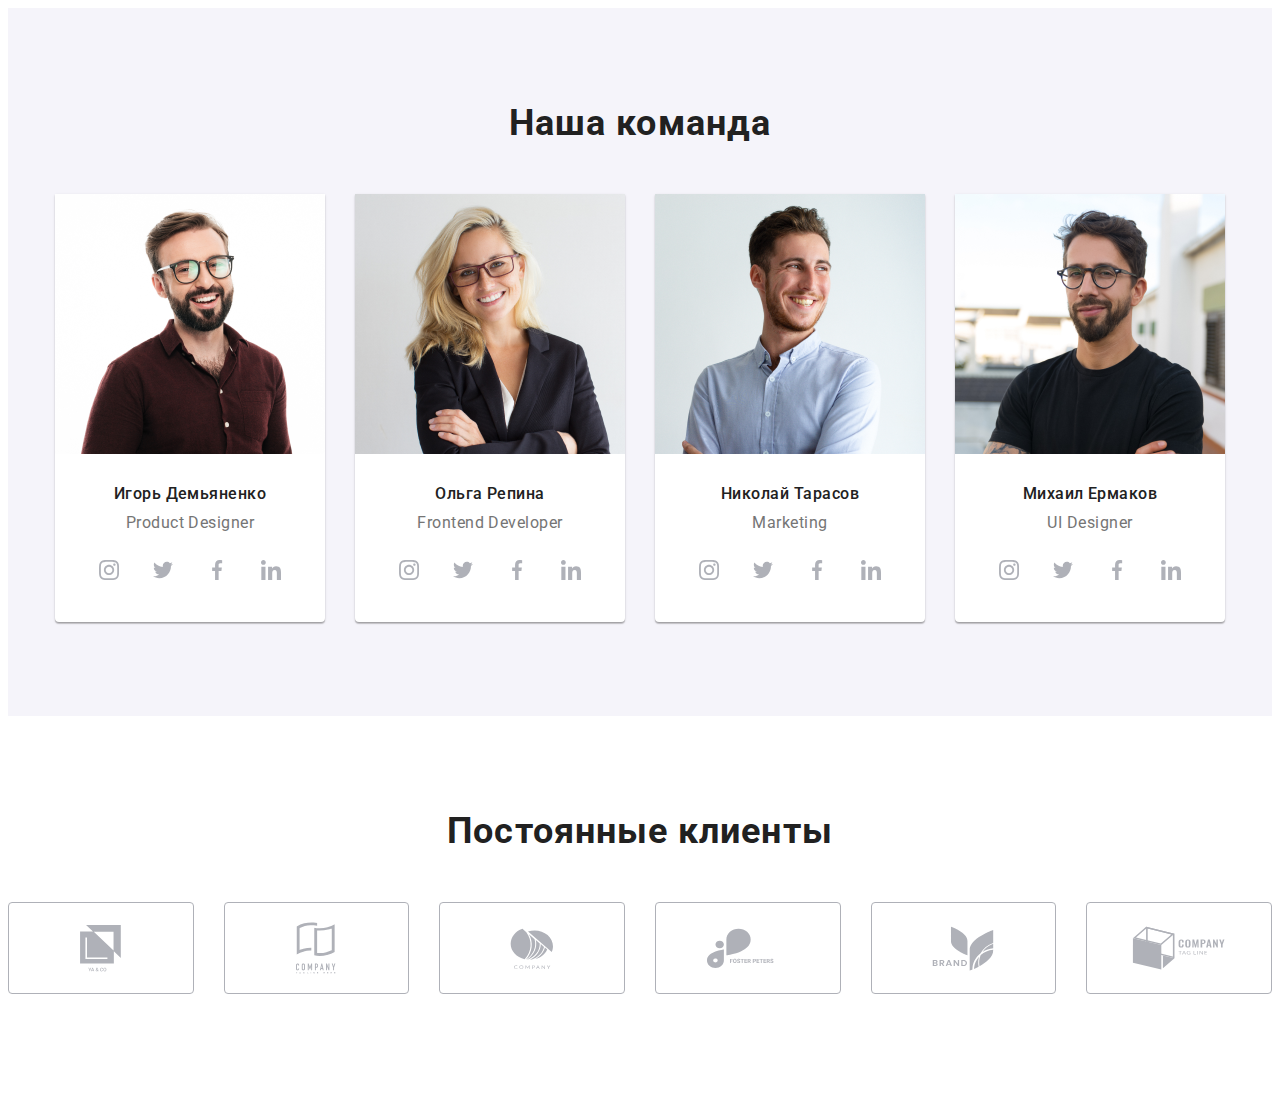
==== commit d6dbdc1f: "ДЗ 8" ====
--- a/index.html
+++ b/index.html
@@ -69,7 +69,7 @@
 
 
         <!--2-->
-        <section class="company">
+        <!-- <section class="company">
             <div class="container">
                 <ul class="description">
                     <li class="description__facts">
@@ -119,7 +119,7 @@
                     </li>
                 </ul>
             </div>
-        </section>
+        </section> -->
 
 
         <!--3-->
@@ -310,7 +310,7 @@
     
 
         <!--5-->
-        <!-- <section class="clients">
+        <section class="clients">
             <div class="container"></div>
             <h2 class="team">Постоянные клиенты</h2>
             <ul class="clients-list">
@@ -358,7 +358,7 @@
                 </li>
             </ul>
             </div>
-        </section> -->
+        </section>
     </main>
 
 
--- a/css/main.min.css
+++ b/css/main.min.css
@@ -1 +1 @@
-:root{--main-color: #FFFFFF;--pre-main-color: #212121;--hover-color: #2196F3;--text-color: #757575;--svg-links-color: #afb1b8;--primary-transition-time: 250ms;--primary-cubic-function: cubic-bezier(0.4, 0, 0.2, 1);--projects-overlay-color: rgba(33, 150, 243, 0.9);--galery-overlay-color: rgba(47, 48, 58, 0.8);--modal-background-color: rgba(0, 0, 0, 0.2)}p,h1,h2,h3,h4,h5,h6{margin:0}ul{margin:0;padding-left:0}img{display:block;max-width:100%;height:auto;width:100%}li{list-style-type:none}body{font-family:"Roboto"}button{margin:0 auto;display:block}*{box-sizing:border-box}.visually-hidden{position:absolute;white-space:nowrap;width:1px;height:1px;overflow:hidden;border:0;padding:0;clip:rect(0 0 0 0);clip-path:inset(50%);margin:-1px}.description-wrapper,.header-two .container,.footer-button,.company-soc-link,.company-clients-link,.masters-soc-list__link,.work-photo__galery-description,.description__company-ben,.main-button,.contacts__phone,.contacts__mail,.header .container{display:flex;align-items:center}.container{width:100%;padding-left:15px;padding-right:15px;margin:0 auto}@media screen and (min-width: 480px){.container{max-width:480px}}@media screen and (min-width: 768px){.container{max-width:768px}}@media screen and (min-width: 1200px){.container{max-width:1200px}}.backdrop{position:fixed;top:0;left:0;width:100%;height:100%;background-color:var(--modal-background-color)}.backdrop.is-hidden{opacity:0;transition:opacity var(--primary-transition-time) var(--primary-cubic-function);visibility:hidden;pointer-events:none}.modal{padding:40px;position:absolute;top:50%;left:50%;transform:translate(-50%, -50%) scale(1) rotate(0);transition:transform var(--primary-transition-time) var(--primary-cubic-function);width:528px;min-height:581px;background-color:#fff;border-radius:5px;opacity:1;visibility:visible}.backdrop.is-hidden .modal{transform:translate(-50%, -50%) scale(0)}.modal-close-btn{position:absolute;right:8px;top:8px;width:30px;height:30px;border:1px solid rgba(0,0,0,.1);border-radius:50%;cursor:pointer;background-color:rgba(0,0,0,0);display:flex;align-items:center;justify-content:center;outline:none;transition:color var(--primary-transition-time) var(--primary-cubic-function)}.modal-close-btn:hover,.modal-close-btn:focus{color:#2196f3}.modal-title{font-weight:700;font-size:20px;line-height:1.15;text-align:center;letter-spacing:.03em;color:#212121;min-width:448px;margin-bottom:12px}.modal-field{margin-bottom:10px}.modal-label{display:block;margin-bottom:4px;font-size:12px;line-height:1.17;letter-spacing:.01em;color:#757575}.input-wrap{position:relative}.modal-input{width:100%;height:40px;border:1px solid rgba(33,33,33,.2);border-radius:4px;background-color:rgba(0,0,0,0);padding-left:42px;outline:rgba(0,0,0,0);transition:border-color var(--primary-transition-time) var(--primary-cubic-function)}.modal-input:not(:placeholder-shown):not(:focus):valid{background-color:green}.modal-input:placeholder-shown{background-color:rgba(0,0,0,0)}.modal-input::placeholder{font-weight:400;font-size:14px;line-height:1.17px;letter-spacing:.01em;color:rgba(117,117,117,.5)}.modal-input:focus,.modal-input:hover{border-color:var(--hover-color)}.input-icon{position:absolute;left:15px;top:50%;transform:translateY(-50%);transition:fill var(--primary-transition-time) var(--primary-cubic-function)}.modal-input:focus+.input-icon,.modal-input:hover+.input-icon{fill:var(--hover-color)}.modal-text-area{width:100%;height:120px;border:1px solid rgba(33,33,33,.2);border-radius:4px;resize:none;padding:12px;outline:none;transition:border-color var(--primary-transition-time) var(--primary-cubic-function);margin-bottom:20px}.modal-text-area:hover,.modal-text-area:focus{border-color:var(--hover-color)}.check-text{font-weight:400;font-size:14px;line-height:1.71px;letter-spacing:.03em;color:#757575;display:flex;align-items:center;margin-bottom:30px}.check-text a{color:#2196f3}.check-text span{width:16px;height:15px;border:1px solid rgba(34,34,34,.2);margin-right:7px;display:flex;align-items:center;justify-content:center}.input-check:checked+.check-text span{background-color:#2196f3;border:none}.check-icon{fill:rgba(0,0,0,0)}.input-check:checked+.check-text .check-icon{fill:#fff}.modal-button{width:200px;height:50;font-family:inherit;font-weight:700;font-size:16px;line-height:1.88;letter-spacing:.06em;border-radius:4px;border:0px;color:var(--main-color);cursor:pointer;background-color:var(--hover-color);padding-top:10px;padding-bottom:10px;padding-left:55px;padding-right:55px;transition:background-color var(--primary-transition-time) var(--primary-cubic-function);outline:none}.modal-button:hover,.modal-button:focus{background-color:#188ce8}.nav{display:flex;align-items:center}.nav .current{color:var(--hover-color)}.nav .current::after{content:"";display:block;position:absolute;left:0;bottom:0;width:100%;height:4px;background-color:var(--hover-color);border-radius:2px}.nav__logo,.nav__logoo{font-family:"Raleway";font-weight:700;font-size:26px;line-height:1.29;letter-spacing:.03em;color:var(--hover-color);margin-right:46.5px}.nav__logoo{color:var(--pre-main-color)}.header .logo{display:block;padding:24px 0 25px 0}.link{text-decoration:none}.menu{display:flex}.menu__item:not(last-child){margin-right:50px}.menu__link{position:relative;padding:32px 0;font-weight:500;font-size:14px;line-height:1.14;letter-spacing:.02em;color:var(--text-color);transition:color var(--primary-transition-time) var(--primary-cubic-function)}.menu__link:hover,.menu__link:focus{color:var(--hover-color)}.menu__link{color:var(--pre-main-color)}.contacts{display:flex;margin-left:auto}.contacts__mail{display:block;font-weight:500;font-size:14px;line-height:1.14;letter-spacing:.02em;color:var(--text-color);padding:32px 0;margin-right:50px;justify-content:center;transition:color var(--primary-transition-time) var(--primary-cubic-function)}.contacts__mail:hover,.contacts__mail:focus{color:var(--hover-color)}.contacts__phone{display:block;font-weight:500;font-size:14px;line-height:1.14;letter-spacing:.02em;color:var(--text-color);padding:32px 0;justify-content:center;transition:color var(--primary-transition-time) var(--primary-cubic-function)}.contacts__phone:hover,.contacts__phone:focus{color:var(--hover-color)}.contacts__svg{fill:currentColor;margin-right:10px}.main-section{background-color:#c4c4c4;background-image:linear-gradient(rgba(47, 48, 58, 0.4), rgba(47, 48, 58, 0.4)),url(../img/Img.png);background-repeat:no-repeat;background-size:cover;background-position:center;max-width:1600px;margin:0 auto;padding-top:200px;padding-bottom:200px}.main-name{width:670px;font-weight:900;font-size:44px;line-height:1.36;text-align:center;letter-spacing:.06em;text-transform:uppercase;color:var(--main-color);margin:0 auto 30px auto;text-align:center;margin-bottom:30px}.main-button{font-family:inherit;font-weight:700;font-size:16px;line-height:1.88;text-align:center;letter-spacing:.06em;border-radius:4px;border:0px;color:var(--main-color);cursor:pointer;background-color:var(--hover-color);padding-top:10px;padding-bottom:10px;padding-left:32px;padding-right:32px;transition:background-color var(--primary-transition-time) var(--primary-cubic-function);outline:none}.main-button:hover,.main-button:focus{background-color:#188ce8}@media screen and (min-width: 768px){.company{padding-top:60px;padding-bottom:60px}}@media screen and (min-width: 1200px){.company{padding-top:94px;padding-bottom:94px}}.description{display:flex;justify-content:space-between}.title{font-weight:700;font-size:14px;line-height:1.14;letter-spacing:.03em;text-transform:uppercase;color:var(--pre-main-color);margin-bottom:10px}.title-text{font-weight:400;font-size:14px;line-height:1.71;letter-spacing:.03em;color:var(--text-color);max-width:260px}.description__facts{margin-bottom:30px}@media screen and (min-width: 768px){.description__facts{flex-basis:calc((100% - 30px)/2);margin-right:30px}}@media screen and (min-width: 1200px){.description__facts{flex-basis:calc((100% - 90px)/4)}}.description__company-ben{justify-content:center;width:270px;height:120px;background-color:#f5f4fa;margin-bottom:30px}.work-projects{padding-bottom:94px}.pre-main-title{font-weight:700;font-size:36px;line-height:1.17;text-align:center;letter-spacing:.03em;color:var(--pre-main-color);margin-bottom:50px}.work-photo{display:flex}.work-photo__item+.work-photo__item{margin-left:30px}.work-photo__item{position:relative}.work-photo__galery-description{justify-content:center;height:70px;width:100%;position:absolute;bottom:0;font-weight:700;font-size:14px;line-height:1.14;text-transform:uppercase;color:var(--main-color);background-color:var(--galery-overlay-color)}.masters{background:#f5f4fa}@media screen and (min-width: 768px){.masters{padding-top:60px;padding-bottom:60px}}@media screen and (min-width: 1200px){.masters{padding-top:94px;padding-bottom:94px}}.team{font-weight:700;font-size:36px;line-height:1.17;text-align:center;letter-spacing:.03em;color:var(--pre-main-color);margin-bottom:50px}.workers-list{display:flex}.workers-list__item{width:100%;margin-left:30px;background-color:var(--main-color);box-shadow:0px 1px 3px rgba(0,0,0,.12),0px 1px 1px rgba(0,0,0,.14),0px 2px 1px rgba(0,0,0,.16);border-radius:0px 0px 4px 4px}@media screen and (min-width: 768px){.workers-list__item{width:calc((100% - 30px)/2)}}@media screen and (min-width: 1200px){.workers-list__item{width:calc((100% - 90px)/4)}}.about-workers-div{padding-top:30px;padding-bottom:30px}.names{font-weight:500;font-size:16px;line-height:1.19;text-align:center;letter-spacing:.03em;color:var(--pre-main-color)}.names-text{font-weight:400;font-size:16px;line-height:1.19;text-align:center;letter-spacing:.03em;color:var(--text-color);padding-top:10px;margin-bottom:16px}.masters-soc-list{display:flex;justify-content:center}.masters-soc-list__item{width:44px;height:44px;margin-left:10px}.masters-soc-list__item:first-child{margin-left:0}.masters-soc-list__link{justify-content:center;width:100%;height:100%;border-radius:50%;background-color:var(--main-color);color:var(--svg-links-color);transition:background-color var(--primary-transition-time) var(--primary-cubic-function),color var(--primary-transition-time) var(--primary-cubic-function);outline:none}.masters-soc-list__link:hover,.masters-soc-list__link:focus{background-color:var(--hover-color);color:var(--main-color)}.masters-soc-list__icon{fill:currentColor}.clients{padding-top:94px;padding-bottom:94px}.clients-list{display:flex;justify-content:center}.company-clients{width:170px;height:92px}.company-clients+.company-clients{margin-left:30px}.company-clients-link{justify-content:center;width:100%;height:100%;border-top:1px solid var(--svg-links-color);border-bottom:1px solid var(--svg-links-color);border-left:1px solid var(--svg-links-color);border-right:1px solid var(--svg-links-color);border-radius:4px;color:var(--svg-links-color);outline:none}.company-clients-link:hover,.company-clients-link:focus{border-color:var(--hover-color);color:var(--hover-color)}.company-clients-icon{fill:currentColor;transition:color var(--primary-transition-time) var(--primary-cubic-function)}.footer{background:#2f303a;padding-top:60px;padding-bottom:60px}.footer .container{display:flex;align-items:baseline}.footer-logo,.footer-logoo{font-family:"Raleway";font-weight:700;font-size:26px;line-height:1.29;letter-spacing:.03em;color:var(--hover-color);margin-right:46.5px}.footer-logoo{color:var(--main-color)}.adress-container{margin-right:70px}.adress{font-weight:400;font-size:14px;line-height:1.71;letter-spacing:.03em;font-style:normal;color:var(--main-color);margin-top:20px}.footer-contacts{display:flex;flex-direction:column;margin-left:auto}.footer-contacts-item{margin-top:9px}.footer-mail{font-weight:400;font-size:14px;line-height:1.71;letter-spacing:.03em;color:rgba(255,255,255,.6);transition:color var(--primary-transition-time) var(--primary-cubic-function)}.footer-mail:hover,.footer-mail:focus{color:var(--hover-color)}.footer-phone{font-weight:400;font-size:14px;line-height:1.71;letter-spacing:.03em;color:rgba(255,255,255,.6);margin-top:9px;margin-bottom:60px;transition:color var(--primary-transition-time) var(--primary-cubic-function)}.footer-phone:hover,.footer-phone:focus{color:var(--hover-color)}.company-soc{margin-right:auto}.soc{font-style:normal;font-weight:700;font-size:14px;line-height:1.14;letter-spacing:.03em;text-transform:uppercase;color:var(--main-color);margin-bottom:20px;padding-left:10px}.company-soc-list{display:flex;justify-content:center}.company-soc-item{width:44px;height:44px;margin-left:10px}.company-soc-item :first-child{margin-left:0}.company-soc-link{justify-content:center;width:100%;height:100%;border-radius:50%;background-image:linear-gradient(rgba(255, 255, 255, 0.1), rgba(255, 255, 255, 0.1));color:var(--main-color);transition:background-color var(--primary-transition-time) var(--primary-cubic-function);outline:none}.company-soc-link:hover,.company-soc-link:focus{background-color:var(--hover-color);color:var(--main-color)}.company-soc-icon{fill:currentColor}.footer-title{display:block;font-size:14px;line-height:1.14;font-weight:700;letter-spacing:.03em;text-transform:uppercase;color:var(--main-color);margin-bottom:20px}.footer-form{display:flex;align-items:flex-end}.footer label{width:358px;margin-right:12px}.footer .modal-footer-input{color:var(--main-color);width:358px;height:50px;padding:15px 16px;border-radius:4px;border:1px solid rgba(255,255,255,.3);filter:0px 4px 4px rgba(0,0,0,.15);background-color:#2f303a}.footer-button{justify-content:center;padding:0;width:200px;height:50px;border:none;border-radius:4px;font-weight:700;font-size:16px;line-height:1.67;letter-spacing:.06em;color:var(--main-color);background-color:var(--hover-color);box-shadow:0px 4px 4px rgba(0,0,0,.15);cursor:pointer;outline:none}.footer-button,.footer-button{background-color:#188ce8}.send-icon{margin-left:10px}.header-two{border-bottom:1px solid #ececec}.portfolio{padding-top:94px;padding-bottom:94px}.filter{display:flex;justify-content:center;margin-bottom:50px}.filter-item:not(:last-child){margin-right:8px}.pre-main-button{font-family:inherit;font-weight:500;font-size:16px;line-height:1.62;text-align:center;letter-spacing:.03em;border:0px;color:var(--pre-main-color);cursor:pointer;background-color:#f5f4fa;border-radius:4px;padding-top:6px;padding-bottom:6px;padding-left:22px;padding-right:22px;transition:background-color var(--primary-transition-time) var(--primary-cubic-function),color var(--primary-transition-time) var(--primary-cubic-function);outline:none}.pre-main-button:hover,.pre-main-button:focus{color:var(--main-color);background-color:#188ce8;box-shadow:0px 3px 1px rgba(0,0,0,.1),0px 1px 2px rgba(0,0,0,.08),0px 2px 2px rgba(0,0,0,.12)}.gallery{display:flex;flex-wrap:wrap;margin:-15px}.gallery-item{flex-basis:calc(33.3333333333% - 30px);margin:15px}.gallery-item:hover,.gallery-item:focus{box-shadow:0px 1px 1px rgba(0,0,0,.12),0px 4px 4px rgba(0,0,0,.06),1px 4px 6px rgba(0,0,0,.16)}.gallery .link:hover .description-wrapper,.gallery .link:focus .description-wrapper{transform:translateY(0)}.project-figure{position:relative;overflow:hidden}.projects-image{display:block;width:100%;height:100%}.description-wrapper{justify-content:center;position:absolute;top:0;width:100%;height:100%;transform:translateY(101%);transition:transform var(--primary-transition-time) var(--primary-cubic-function);background-color:var(--projects-overlay-color)}.project-description{width:322px;font-size:18px;line-height:1.56;color:var(--main-color)}.work-div{padding-top:20px;padding-bottom:20px;padding-left:24px;padding-right:24px;border-bottom:1px solid #ececec;border-left:1px solid #ececec;border-right:1px solid #ececec}.work{font-weight:700;font-size:18px;line-height:2;letter-spacing:.06em;color:var(--pre-main-color)}.work-name{font-weight:400;font-size:16px;line-height:1.88;letter-spacing:.03em;color:var(--text-color)}/*# sourceMappingURL=main.min.css.map */+:root{--main-color: #FFFFFF;--pre-main-color: #212121;--hover-color: #2196F3;--text-color: #757575;--svg-links-color: #afb1b8;--primary-transition-time: 250ms;--primary-cubic-function: cubic-bezier(0.4, 0, 0.2, 1);--projects-overlay-color: rgba(33, 150, 243, 0.9);--galery-overlay-color: rgba(47, 48, 58, 0.8);--modal-background-color: rgba(0, 0, 0, 0.2)}p,h1,h2,h3,h4,h5,h6{margin:0}ul{margin:0;padding-left:0}img{display:block;max-width:100%;height:auto;width:100%}li{list-style-type:none}body{font-family:"Roboto"}button{margin:0 auto;display:block}*{box-sizing:border-box}.visually-hidden{position:absolute;white-space:nowrap;width:1px;height:1px;overflow:hidden;border:0;padding:0;clip:rect(0 0 0 0);clip-path:inset(50%);margin:-1px}.description-wrapper,.header-two .container,.footer-button,.company-soc-link,.company-clients-link,.masters-soc-list__link,.work-photo__galery-description,.description__company-ben,.main-button,.contacts__phone,.contacts__mail,.header .container{display:flex;align-items:center}.container{width:100%;padding-left:15px;padding-right:15px;margin:0 auto}@media screen and (min-width: 480px){.container{max-width:480px}}@media screen and (min-width: 768px){.container{max-width:768px}}@media screen and (min-width: 1200px){.container{max-width:1200px}}.backdrop{position:fixed;top:0;left:0;width:100%;height:100%;background-color:var(--modal-background-color)}.backdrop.is-hidden{opacity:0;transition:opacity var(--primary-transition-time) var(--primary-cubic-function);visibility:hidden;pointer-events:none}.modal{padding:40px;position:absolute;top:50%;left:50%;transform:translate(-50%, -50%) scale(1) rotate(0);transition:transform var(--primary-transition-time) var(--primary-cubic-function);width:528px;min-height:581px;background-color:#fff;border-radius:5px;opacity:1;visibility:visible}.backdrop.is-hidden .modal{transform:translate(-50%, -50%) scale(0)}.modal-close-btn{position:absolute;right:8px;top:8px;width:30px;height:30px;border:1px solid rgba(0,0,0,.1);border-radius:50%;cursor:pointer;background-color:rgba(0,0,0,0);display:flex;align-items:center;justify-content:center;outline:none;transition:color var(--primary-transition-time) var(--primary-cubic-function)}.modal-close-btn:hover,.modal-close-btn:focus{color:#2196f3}.modal-title{font-weight:700;font-size:20px;line-height:1.15;text-align:center;letter-spacing:.03em;color:#212121;min-width:448px;margin-bottom:12px}.modal-field{margin-bottom:10px}.modal-label{display:block;margin-bottom:4px;font-size:12px;line-height:1.17;letter-spacing:.01em;color:#757575}.input-wrap{position:relative}.modal-input{width:100%;height:40px;border:1px solid rgba(33,33,33,.2);border-radius:4px;background-color:rgba(0,0,0,0);padding-left:42px;outline:rgba(0,0,0,0);transition:border-color var(--primary-transition-time) var(--primary-cubic-function)}.modal-input:not(:placeholder-shown):not(:focus):valid{background-color:green}.modal-input:placeholder-shown{background-color:rgba(0,0,0,0)}.modal-input::placeholder{font-weight:400;font-size:14px;line-height:1.17px;letter-spacing:.01em;color:rgba(117,117,117,.5)}.modal-input:focus,.modal-input:hover{border-color:var(--hover-color)}.input-icon{position:absolute;left:15px;top:50%;transform:translateY(-50%);transition:fill var(--primary-transition-time) var(--primary-cubic-function)}.modal-input:focus+.input-icon,.modal-input:hover+.input-icon{fill:var(--hover-color)}.modal-text-area{width:100%;height:120px;border:1px solid rgba(33,33,33,.2);border-radius:4px;resize:none;padding:12px;outline:none;transition:border-color var(--primary-transition-time) var(--primary-cubic-function);margin-bottom:20px}.modal-text-area:hover,.modal-text-area:focus{border-color:var(--hover-color)}.check-text{font-weight:400;font-size:14px;line-height:1.71px;letter-spacing:.03em;color:#757575;display:flex;align-items:center;margin-bottom:30px}.check-text a{color:#2196f3}.check-text span{width:16px;height:15px;border:1px solid rgba(34,34,34,.2);margin-right:7px;display:flex;align-items:center;justify-content:center}.input-check:checked+.check-text span{background-color:#2196f3;border:none}.check-icon{fill:rgba(0,0,0,0)}.input-check:checked+.check-text .check-icon{fill:#fff}.modal-button{width:200px;height:50;font-family:inherit;font-weight:700;font-size:16px;line-height:1.88;letter-spacing:.06em;border-radius:4px;border:0px;color:var(--main-color);cursor:pointer;background-color:var(--hover-color);padding-top:10px;padding-bottom:10px;padding-left:55px;padding-right:55px;transition:background-color var(--primary-transition-time) var(--primary-cubic-function);outline:none}.modal-button:hover,.modal-button:focus{background-color:#188ce8}.nav{display:flex;align-items:center}.nav .current{color:var(--hover-color)}.nav .current::after{content:"";display:block;position:absolute;left:0;bottom:0;width:100%;height:4px;background-color:var(--hover-color);border-radius:2px}.nav__logo,.nav__logoo{font-family:"Raleway";font-weight:700;font-size:26px;line-height:1.29;letter-spacing:.03em;color:var(--hover-color);margin-right:46.5px}.nav__logoo{color:var(--pre-main-color)}.header .logo{display:block;padding:24px 0 25px 0}.link{text-decoration:none}.menu{display:flex}.menu__item:not(last-child){margin-right:50px}.menu__link{position:relative;padding:32px 0;font-weight:500;font-size:14px;line-height:1.14;letter-spacing:.02em;color:var(--text-color);transition:color var(--primary-transition-time) var(--primary-cubic-function)}.menu__link:hover,.menu__link:focus{color:var(--hover-color)}.menu__link{color:var(--pre-main-color)}.contacts{display:flex;margin-left:auto}.contacts__mail{display:block;font-weight:500;font-size:14px;line-height:1.14;letter-spacing:.02em;color:var(--text-color);padding:32px 0;margin-right:50px;justify-content:center;transition:color var(--primary-transition-time) var(--primary-cubic-function)}.contacts__mail:hover,.contacts__mail:focus{color:var(--hover-color)}.contacts__phone{display:block;font-weight:500;font-size:14px;line-height:1.14;letter-spacing:.02em;color:var(--text-color);padding:32px 0;justify-content:center;transition:color var(--primary-transition-time) var(--primary-cubic-function)}.contacts__phone:hover,.contacts__phone:focus{color:var(--hover-color)}.contacts__svg{fill:currentColor;margin-right:10px}.main-section{background-color:#c4c4c4;background-image:linear-gradient(rgba(47, 48, 58, 0.4), rgba(47, 48, 58, 0.4)),url(../img/Img.png);background-repeat:no-repeat;background-size:cover;background-position:center;max-width:1600px;margin:0 auto;padding-top:200px;padding-bottom:200px}.main-name{width:670px;font-weight:900;font-size:44px;line-height:1.36;text-align:center;letter-spacing:.06em;text-transform:uppercase;color:var(--main-color);margin:0 auto 30px auto;text-align:center;margin-bottom:30px}.main-button{font-family:inherit;font-weight:700;font-size:16px;line-height:1.88;text-align:center;letter-spacing:.06em;border-radius:4px;border:0px;color:var(--main-color);cursor:pointer;background-color:var(--hover-color);padding-top:10px;padding-bottom:10px;padding-left:32px;padding-right:32px;transition:background-color var(--primary-transition-time) var(--primary-cubic-function);outline:none}.main-button:hover,.main-button:focus{background-color:#188ce8}@media screen and (min-width: 768px){.company{padding-top:60px;padding-bottom:60px}}@media screen and (min-width: 1200px){.company{padding-top:94px;padding-bottom:94px}}.description{display:flex;flex-wrap:wrap;gap:30px}.title{font-weight:700;font-size:14px;line-height:1.14;letter-spacing:.03em;text-transform:uppercase;color:var(--pre-main-color);margin-bottom:10px}.title-text{font-weight:400;font-size:14px;line-height:1.71;letter-spacing:.03em;color:var(--text-color);max-width:260px}.description__facts{margin-bottom:30px}@media screen and (min-width: 768px){.description__facts{flex-basis:calc((100% - 30px)/2);margin-right:30px}}@media screen and (min-width: 1200px){.description__facts{flex-basis:calc((100% - 90px)/4)}}.description__company-ben{justify-content:center;width:270px;height:120px;background-color:#f5f4fa;margin-bottom:30px}.work-projects{padding-bottom:94px}.pre-main-title{font-weight:700;font-size:36px;line-height:1.17;text-align:center;letter-spacing:.03em;color:var(--pre-main-color);margin-bottom:50px}.work-photo{display:flex}.work-photo__item+.work-photo__item{margin-left:30px}.work-photo__item{position:relative}.work-photo__galery-description{justify-content:center;height:70px;width:100%;position:absolute;bottom:0;font-weight:700;font-size:14px;line-height:1.14;text-transform:uppercase;color:var(--main-color);background-color:var(--galery-overlay-color)}.masters{background:#f5f4fa}@media screen and (min-width: 768px){.masters{padding-top:60px;padding-bottom:60px}}@media screen and (min-width: 1200px){.masters{padding-top:94px;padding-bottom:94px}}.team{font-weight:700;font-size:36px;line-height:1.17;text-align:center;letter-spacing:.03em;color:var(--pre-main-color);margin-bottom:50px}.workers-list{display:flex;flex-wrap:wrap;gap:30px}.workers-list__item{width:100%;background-color:var(--main-color);box-shadow:0px 1px 3px rgba(0,0,0,.12),0px 1px 1px rgba(0,0,0,.14),0px 2px 1px rgba(0,0,0,.16);border-radius:0px 0px 4px 4px}@media screen and (min-width: 768px){.workers-list__item{width:calc((100% - 30px)/2)}}@media screen and (min-width: 1200px){.workers-list__item{width:calc((100% - 90px)/4)}}.about-workers-div{padding-top:30px;padding-bottom:30px}.names{font-weight:500;font-size:16px;line-height:1.19;text-align:center;letter-spacing:.03em;color:var(--pre-main-color)}.names-text{font-weight:400;font-size:16px;line-height:1.19;text-align:center;letter-spacing:.03em;color:var(--text-color);padding-top:10px;margin-bottom:16px}.masters-soc-list{display:flex;justify-content:center}.masters-soc-list__item{width:44px;height:44px;margin-left:10px}.masters-soc-list__item:first-child{margin-left:0}.masters-soc-list__link{justify-content:center;width:100%;height:100%;border-radius:50%;background-color:var(--main-color);color:var(--svg-links-color);transition:background-color var(--primary-transition-time) var(--primary-cubic-function),color var(--primary-transition-time) var(--primary-cubic-function);outline:none}.masters-soc-list__link:hover,.masters-soc-list__link:focus{background-color:var(--hover-color);color:var(--main-color)}.masters-soc-list__icon{fill:currentColor}@media screen and (min-width: 768px){.clients{padding-top:60px;padding-bottom:60px}}@media screen and (min-width: 1200px){.clients{padding-top:94px;padding-bottom:94px}}.clients-list{display:flex;flex-wrap:wrap;gap:30px}.company-clients{height:92px}@media screen and (min-width: 768px){.company-clients{width:calc((100% - 60px)/3)}}@media screen and (min-width: 1200px){.company-clients{width:calc((100% - 150px)/6)}}.company-clients-link{justify-content:center;width:100%;height:100%;border-top:1px solid var(--svg-links-color);border-bottom:1px solid var(--svg-links-color);border-left:1px solid var(--svg-links-color);border-right:1px solid var(--svg-links-color);border-radius:4px;color:var(--svg-links-color);outline:none}.company-clients-link:hover,.company-clients-link:focus{border-color:var(--hover-color);color:var(--hover-color)}.company-clients-icon{fill:currentColor;transition:color var(--primary-transition-time) var(--primary-cubic-function)}.footer{background:#2f303a;padding-top:60px;padding-bottom:60px}.footer .container{display:flex;align-items:baseline}.footer-logo,.footer-logoo{font-family:"Raleway";font-weight:700;font-size:26px;line-height:1.29;letter-spacing:.03em;color:var(--hover-color);margin-right:46.5px}.footer-logoo{color:var(--main-color)}.adress-container{margin-right:70px}.adress{font-weight:400;font-size:14px;line-height:1.71;letter-spacing:.03em;font-style:normal;color:var(--main-color);margin-top:20px}.footer-contacts{display:flex;flex-direction:column;margin-left:auto}.footer-contacts-item{margin-top:9px}.footer-mail{font-weight:400;font-size:14px;line-height:1.71;letter-spacing:.03em;color:rgba(255,255,255,.6);transition:color var(--primary-transition-time) var(--primary-cubic-function)}.footer-mail:hover,.footer-mail:focus{color:var(--hover-color)}.footer-phone{font-weight:400;font-size:14px;line-height:1.71;letter-spacing:.03em;color:rgba(255,255,255,.6);margin-top:9px;margin-bottom:60px;transition:color var(--primary-transition-time) var(--primary-cubic-function)}.footer-phone:hover,.footer-phone:focus{color:var(--hover-color)}.company-soc{margin-right:auto}.soc{font-style:normal;font-weight:700;font-size:14px;line-height:1.14;letter-spacing:.03em;text-transform:uppercase;color:var(--main-color);margin-bottom:20px;padding-left:10px}.company-soc-list{display:flex;justify-content:center}.company-soc-item{width:44px;height:44px;margin-left:10px}.company-soc-item :first-child{margin-left:0}.company-soc-link{justify-content:center;width:100%;height:100%;border-radius:50%;background-image:linear-gradient(rgba(255, 255, 255, 0.1), rgba(255, 255, 255, 0.1));color:var(--main-color);transition:background-color var(--primary-transition-time) var(--primary-cubic-function);outline:none}.company-soc-link:hover,.company-soc-link:focus{background-color:var(--hover-color);color:var(--main-color)}.company-soc-icon{fill:currentColor}.footer-title{display:block;font-size:14px;line-height:1.14;font-weight:700;letter-spacing:.03em;text-transform:uppercase;color:var(--main-color);margin-bottom:20px}.footer-form{display:flex;align-items:flex-end}.footer label{width:358px;margin-right:12px}.footer .modal-footer-input{color:var(--main-color);width:358px;height:50px;padding:15px 16px;border-radius:4px;border:1px solid rgba(255,255,255,.3);filter:0px 4px 4px rgba(0,0,0,.15);background-color:#2f303a}.footer-button{justify-content:center;padding:0;width:200px;height:50px;border:none;border-radius:4px;font-weight:700;font-size:16px;line-height:1.67;letter-spacing:.06em;color:var(--main-color);background-color:var(--hover-color);box-shadow:0px 4px 4px rgba(0,0,0,.15);cursor:pointer;outline:none}.footer-button,.footer-button{background-color:#188ce8}.send-icon{margin-left:10px}.header-two{border-bottom:1px solid #ececec}.portfolio{padding-top:94px;padding-bottom:94px}.filter{display:flex;justify-content:center;margin-bottom:50px}.filter-item:not(:last-child){margin-right:8px}.pre-main-button{font-family:inherit;font-weight:500;font-size:16px;line-height:1.62;text-align:center;letter-spacing:.03em;border:0px;color:var(--pre-main-color);cursor:pointer;background-color:#f5f4fa;border-radius:4px;padding-top:6px;padding-bottom:6px;padding-left:22px;padding-right:22px;transition:background-color var(--primary-transition-time) var(--primary-cubic-function),color var(--primary-transition-time) var(--primary-cubic-function);outline:none}.pre-main-button:hover,.pre-main-button:focus{color:var(--main-color);background-color:#188ce8;box-shadow:0px 3px 1px rgba(0,0,0,.1),0px 1px 2px rgba(0,0,0,.08),0px 2px 2px rgba(0,0,0,.12)}.gallery{display:flex;flex-wrap:wrap;margin:-15px}.gallery-item{flex-basis:calc(33.3333333333% - 30px);margin:15px}.gallery-item:hover,.gallery-item:focus{box-shadow:0px 1px 1px rgba(0,0,0,.12),0px 4px 4px rgba(0,0,0,.06),1px 4px 6px rgba(0,0,0,.16)}.gallery .link:hover .description-wrapper,.gallery .link:focus .description-wrapper{transform:translateY(0)}.project-figure{position:relative;overflow:hidden}.projects-image{display:block;width:100%;height:100%}.description-wrapper{justify-content:center;position:absolute;top:0;width:100%;height:100%;transform:translateY(101%);transition:transform var(--primary-transition-time) var(--primary-cubic-function);background-color:var(--projects-overlay-color)}.project-description{width:322px;font-size:18px;line-height:1.56;color:var(--main-color)}.work-div{padding-top:20px;padding-bottom:20px;padding-left:24px;padding-right:24px;border-bottom:1px solid #ececec;border-left:1px solid #ececec;border-right:1px solid #ececec}.work{font-weight:700;font-size:18px;line-height:2;letter-spacing:.06em;color:var(--pre-main-color)}.work-name{font-weight:400;font-size:16px;line-height:1.88;letter-spacing:.03em;color:var(--text-color)}/*# sourceMappingURL=main.min.css.map */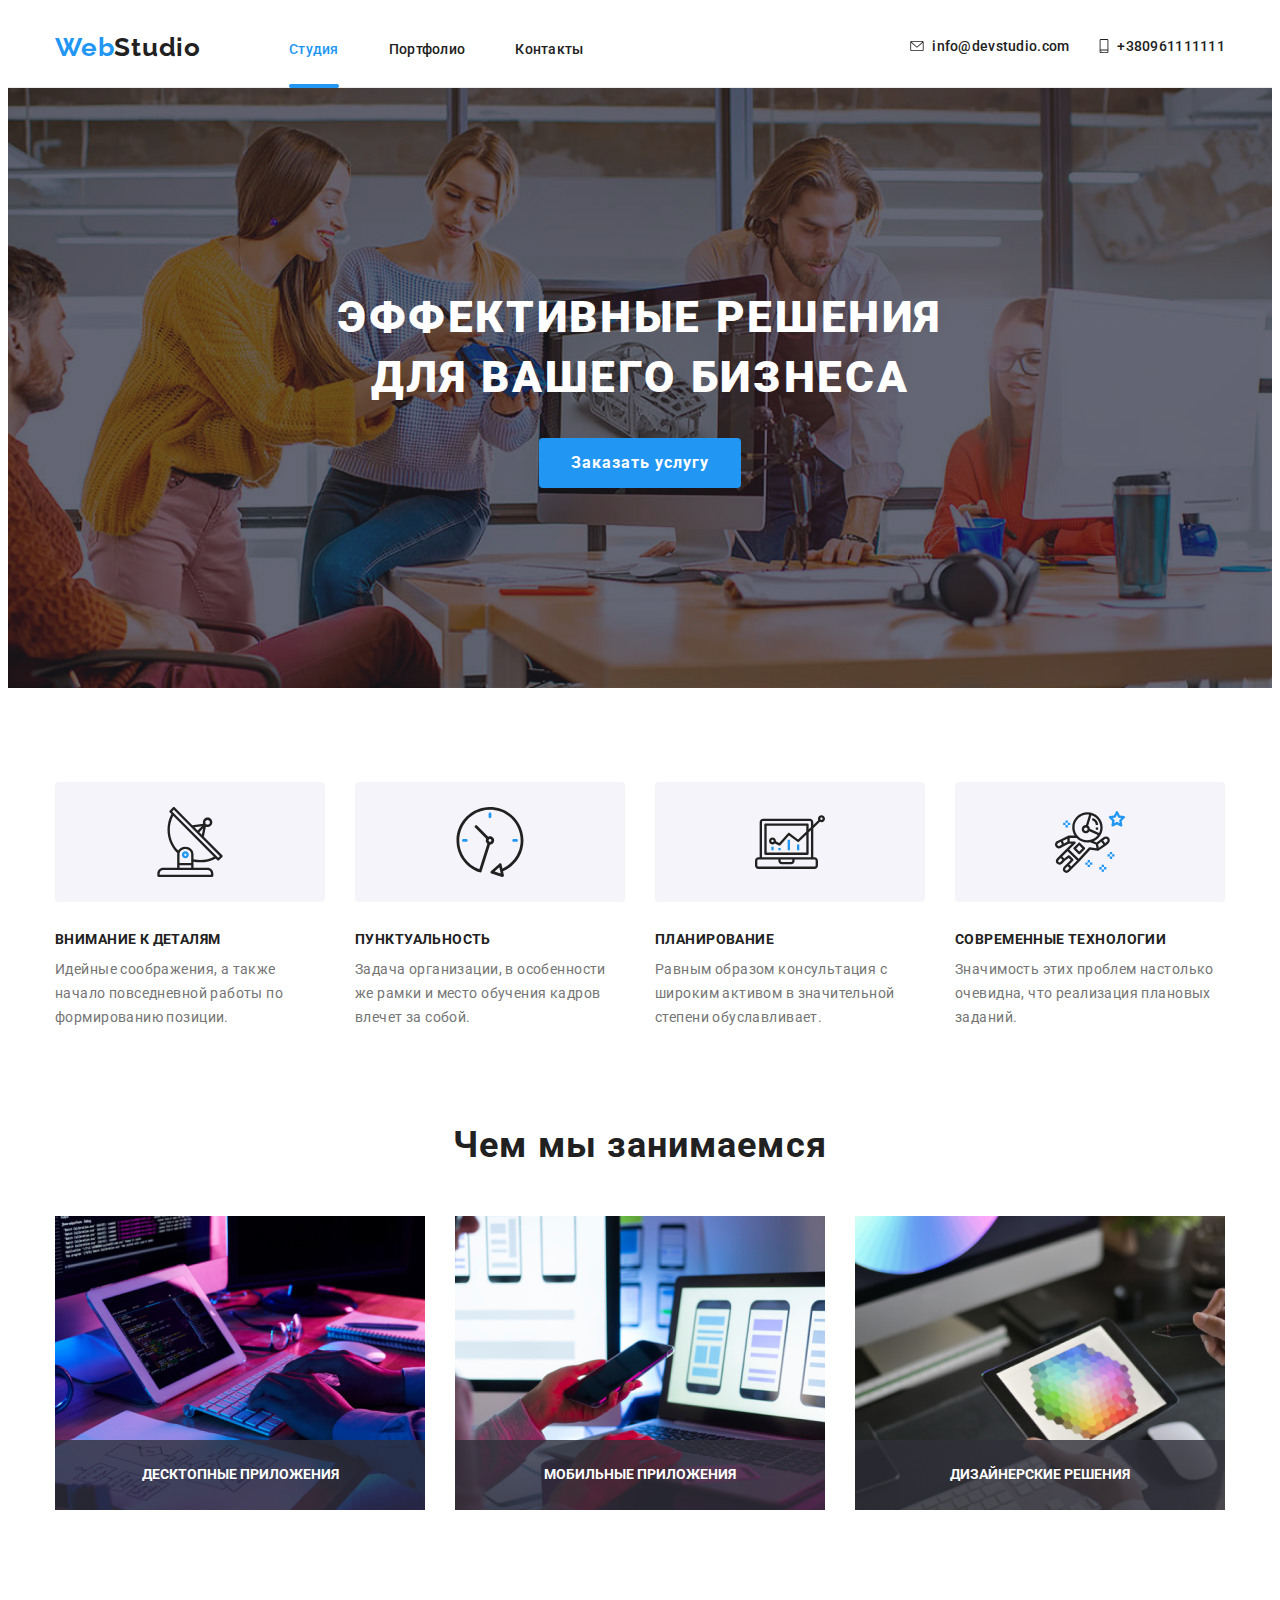
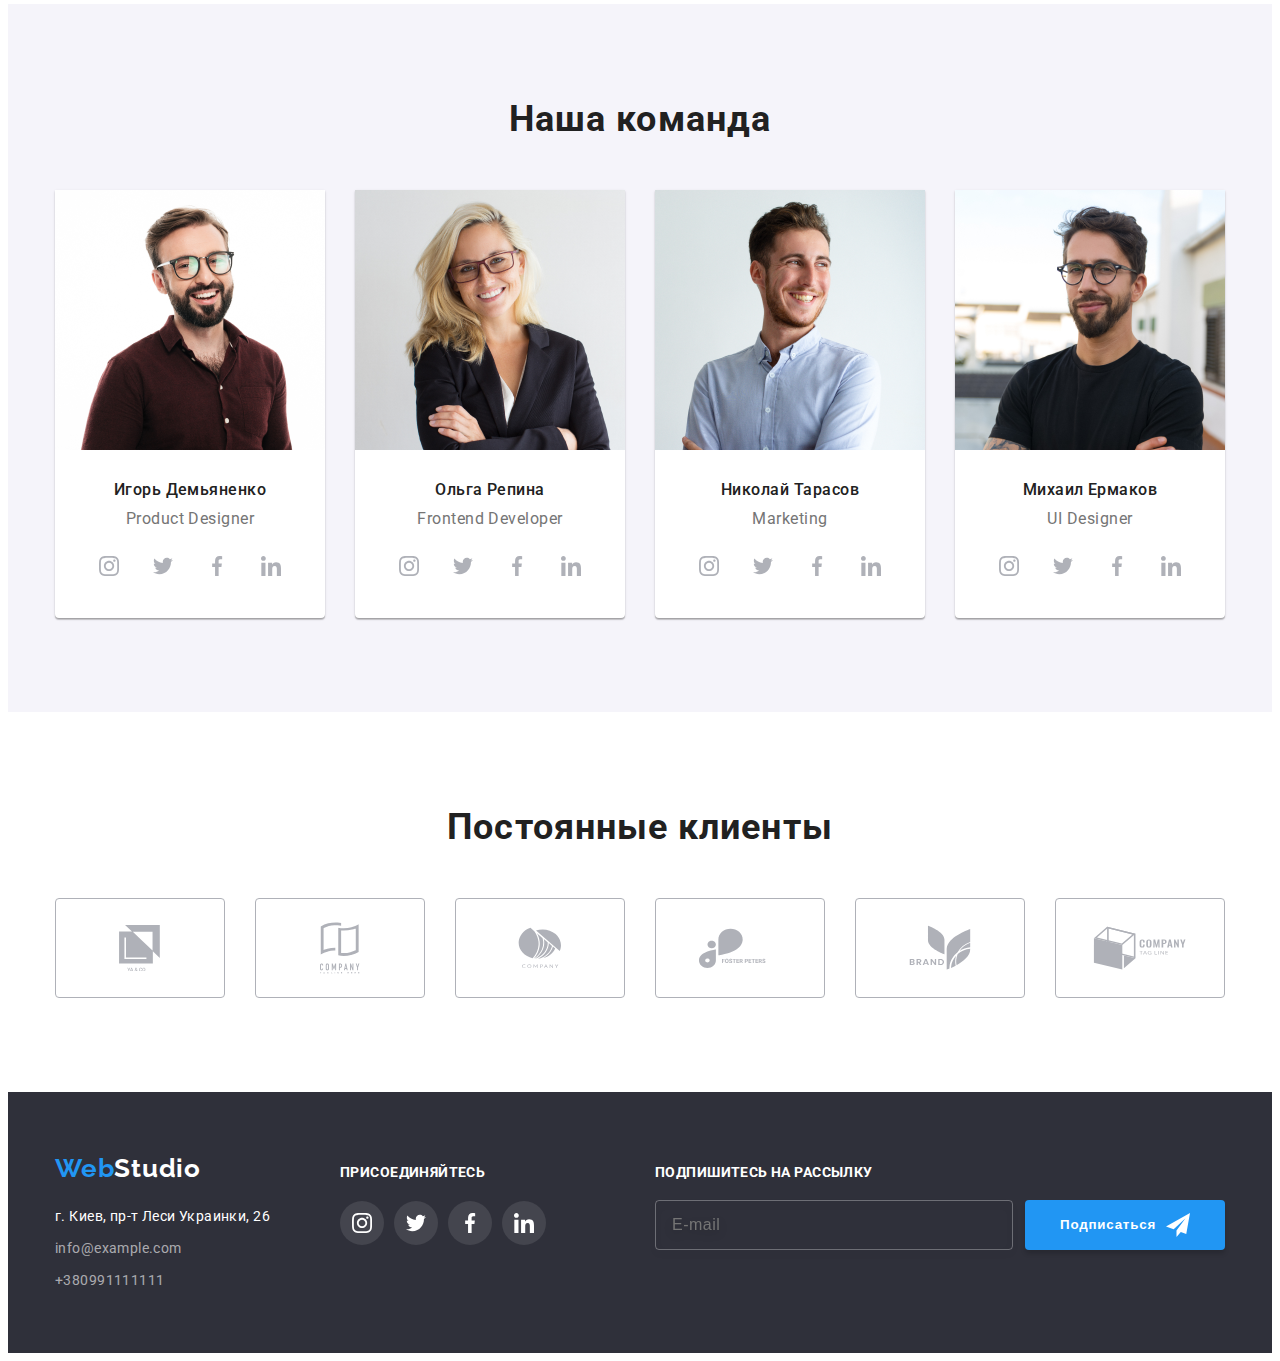
==== commit c345cf84: "ДЗ 8 Финал" ====
--- a/index.html
+++ b/index.html
@@ -20,56 +20,101 @@
 
 <body>
 
-    <!--header-->
-    <!-- <header class="header">
+    <header class="header">
         <div class="container">
-            <nav class="nav">
+            <div class="logo-tab">
                 <a href="" class="logo link nav__logo">Web<span class="nav__logoo">Studio</span></a>
-                <ul class="menu list">
-                    <li class="menu__item">
-                        <a class="menu__link current link" href="./index.html">Студия</a>
-                    </li>
-                    <li class="menu__item">
-                        <a class="menu__link link" href="portfolio.html">Портфолио</a>
-                    </li>
-                    <li class="menu__item">
-                        <a class="menu__link link" href="">Контакты</a>
-                    </li>
-                </ul>
-            </nav>
-            <ul class="contacts">
-                <li class="contacts__item">
-                    <a href="mailto:info@devstudio.com" class="contacts__mail link">
-                        <svg class="contacts__svg" width="16" height="12">
-                            <use href="./img/icons.svg#icon-envelope"></use>
-                        </svg>
-                        info@devstudio.com
-                    </a>
-                </li>
-                <li class="contacts__item">
-                    <a href="tel:+380961111111" class="contacts__phone link">
-                        <svg class="contacts__svg" width="10" height="16">
-                            <use href="./img/icons.svg#icon-smartphone"></use>
-                        </svg>
-                        +380961111111
-                    </a>
-                </li>
-            </ul>
+            </div>
+            <div class="header-tab">
+                <div class="header-nav">
+                    <ul class="nav-list">
+                        <li class="nav-list__item">
+                            <a href="./index.html" class="nav-list__link link current">Студия</a>
+                        </li>
+                        <li class="nav-list__item">
+                            <a href="./portfolio.html" class="nav-list__link link">Портфолио</a>
+                        </li>
+                        <li class="nav-list__item">
+                            <a href="" class="nav-list__link link">Контакты</a>
+                        </li>
+                    </ul>
+                </div>
+                <div class="header-contacts">
+                    <ul class="contacts-list">
+                        <li class="contacts-list__item">
+                            <a href="mailto:info@devstudio.com" class="contacts-list__link-mail">
+                                <svg class="contacts-list__icon" width="14" height="10">
+                                    <use href="./img/icons.svg#icon-envelope"></use>
+                                </svg>
+                                info@devstudio.com</a>
+                        </li>
+                        <li class="contacts-list__item">
+                            <a href="tel:+380961111111" class="contacts-list__link-tel">
+                                <svg class="contacts-list__icon" width="10" height="14">
+                                    <use href="./img/icons.svg#icon-smartphone"></use>
+                                </svg>
+                                +380961111111</a>
+                        </li>
+                    </ul>
+                </div>
+            </div>
+            <button type="button" class="open-menu-btn">
+                <svg class="menu-icon" width="40" height="40">
+                    <use href="./img/icons.svg#icon-menu_24px"></use>
+                </svg>
+            </button>
+            <div class="mob-menu is-hidden">
+                <button type="button" class="close-menu-btn">
+                    <svg class="menu-icon" width="40" height="40">
+                        <use href="./img/icons.svg#icon-close-black-18dp-2-1-1"></use>
+                    </svg>
+                </button>
+                <div class="container">
+                    <div class="mob-top">
+                        <ul class="nav-list">
+                            <li class="nav-list__item">
+                                <a href="./index.html" class="nav-list__link link current">Студия</a>
+                            </li>
+                            <li class="nav-list__item">
+                                <a href="./portfolio.html" class="nav-list__link link">Портфолио</a>
+                            </li>
+                            <li class="nav-list__item">
+                                <a href="" class="nav-list__link link">Контакты</a>
+                            </li>
+                        </ul>
+                    </div>
+                    <div class="mob-bottom">
+                        <ul class="contacts-list">
+                            <li class="contacts-list__item"><a href="tel:+380961111111"
+                                    class="contacts-list__link-tel">+380961111111</a></li>
+                            <li class="contacts-list__item"><a href="mailto:info@devstudio.com"
+                                    class="contacts-list__link-mail">info@devstudio.com
+                                </a>
+                            </li>
+                        </ul>
+                        <ul class="soc-list">
+                            <li class="soc-list__item"><a href="" class="soc-list__link">Instagram</a></li>
+                            <li class="soc-list__item"><a href="" class="soc-list__link">Twitter</a></li>
+                            <li class="soc-list__item"><a href="" class="soc-list__link">Facebook</a></li>
+                            <li class="soc-list__item"><a href="" class="soc-list__link">LinkedIn</a></li>
+                        </ul>
+                    </div>
+                </div>
+            </div>
         </div>
-    </header> -->
+    </header>
 
     <!--main 1-->
     <main>
-        <!-- <section class="main-section">
+        <section class="main-section">
             <div class="container">
                 <h1 class="main-name">ЭФФЕКТИВНЫЕ РЕШЕНИЯ ДЛЯ ВАШЕГО БИЗНЕСА</h1>
                 <button type="submit" class="main-button" data-modal-open>Заказать услугу</button>
             </div>
-        </section> -->
-
+        </section>
 
         <!--2-->
-        <!-- <section class="company">
+        <section class="company">
             <div class="container">
                 <ul class="description">
                     <li class="description__facts">
@@ -119,36 +164,55 @@
                     </li>
                 </ul>
             </div>
-        </section> -->
-
+        </section>
 
         <!--3-->
-        <!-- <section class="work-projects">
+        <section class="work-projects">
             <div class="container">
                 <h2 class="pre-main-title">Чем мы занимаемся</h2>
                 <ul class="work-photo">
                     <li class="work-photo__item">
-                        <img src="img/2.1.png" width="370" alt="Работа с компьютероv" />
+                        <picture>
+                            <source
+                                srcset="
+                                    ./img/2.1.png        1x,
+                                    ./img/2.1-2x.jpg     2x
+                                    "
+                                media="(min-width: 1200px)"
+                            />
+                            <img src="img/2.1.png" width="370" alt="Работа с компьютероv" />  
+                        </picture>
                         <p class="work-photo__galery-description">
                             Десктопные приложения                           
                         </p>
                     </li>
                     <li class="work-photo__item">
-                        <img src="img/2.2.png" width="370" alt="Работа с телефоном" />
+                        <picture>
+                            <source srcset="
+                                    ./img/2.2.png        1x,
+                                    ./img/2.2-2x.jpg     2x
+                                    " media="(min-width: 1200px)" />
+                            <img src="img/2.2.png" width="370" alt="Работа с телефоном" />
+                        </picture>
                         <p class="work-photo__galery-description">
                             Мобильные приложения
                         </p>
                     </li>
                     <li class="work-photo__item">
-                        <img src="img/2.3.png" width="370" alt="Работа с планшетом" />
+                        <picture>
+                            <source srcset="
+                                    ./img/2.3.png        1x,
+                                    ./img/2.3-2x.jpg     2x
+                                    " media="(min-width: 1200px)" />
+                            <img src="img/2.3.png" width="370" alt="Работа с планшетом" />
+                        </picture>
                         <p class="work-photo__galery-description">
                             Дизайнерские решения                            
                         </p>
                     </li>
                 </ul>
             </div>
-        </section> -->
-
+        </section>
 
         <!--4-->
         <section class="masters">
@@ -156,7 +220,24 @@
                 <h2 class="team">Наша команда</h2>
                 <ul class="workers-list">
                     <li class="workers-list__item">
-                        <img src="img/1.1.png" width="270" height="260" alt="Игорь Демьяненко" />
+                        <picture>
+                            <source srcset="
+                                                            ./img/1-1.png        1x,
+                                                            ./img/1-1-2x.jpg     2x
+                                        " media="(min-width: 1200px)"
+                            />
+                            <source srcset="
+                                                            ./img/1-1-tabl.jpg        1x,
+                                                            ./img/1-1-tabl-2x.jpg     2x
+                                        " media="(min-width: 768px)"
+                            />
+                            <source srcset="
+                                                            ./img/1-1-mob.jpg        1x,
+                                                            ./img/1-1-mob-2x.jpg     2x
+                                        " media="(min-width: 480px)"
+                            />
+                            <img src="img/1-1.png" width="270" height="260" alt="Игорь Демьяненко" />
+                        </picture>
                         <div class="about-workers-div">
                             <h3 class="names">Игорь Демьяненко</h3>
                             <p class="names-text">Product Designer</p>
@@ -193,7 +274,24 @@
                         </div>
                     </li>
                     <li class="workers-list__item">
-                        <img src="img/1.2.png" width="270" alt="Ольга Репина" />
+                        <picture>
+                            <source srcset="
+                                                            ./img/1-2.png        1x,
+                                                            ./img/1-2-2x.jpg     2x
+                                        " media="(min-width: 1200px)"
+                            />
+                            <source srcset="
+                                                            ./img/1-2-tabl.jpg        1x,
+                                                            ./img/1-2-tabl-2x.jpg     2x
+                                        " media="(min-width: 768px)"
+                            />
+                            <source srcset="
+                                                            ./img/1-2-mob.jpg        1x,
+                                                            ./img/1-2-mob-2x.jpg     2x
+                                        " media="(min-width: 480px)"
+                            />
+                            <img src="img/1-2.png" width="270" alt="Ольга Репина" />
+                        </picture>
                         <div class="about-workers-div">
                             <h3 class="names">Ольга Репина</h3>
                             <p class="names-text">Frontend Developer</p>
@@ -230,7 +328,24 @@
                         </div>
                     </li>
                     <li class="workers-list__item">
-                        <img src="img/1.3.png" width="270" alt="Николай Тарасов" />
+                        <picture>
+                            <source srcset="
+                                                            ./img/1-3.png        1x,
+                                                            ./img/1-3-2x.jpg     2x
+                                        " media="(min-width: 1200px)"
+                            />
+                            <source srcset="
+                                                            ./img/1-3-tabl.jpg        1x,
+                                                            ./img/1-3-tabl-2x.jpg     2x
+                                        " media="(min-width: 768px)"
+                            />
+                            <source srcset="
+                                                            ./img/1-3-mob.jpg        1x,
+                                                            ./img/1-3-mob-2x.jpg     2x
+                                        " media="(min-width: 480px)"
+                            />
+                            <img src="img/1-3.png" width="270" alt="Николай Тарасов" />
+                        </picture>
                         <div class="about-workers-div">
                             <h3 class="names">Николай Тарасов</h3>
                             <p class="names-text">Marketing</p>
@@ -268,7 +383,24 @@
 
                     </li>
                     <li class="workers-list__item">
-                        <img src="img/1.4.png" width="270" alt="Михаил Ермаков" />
+                        <picture>
+                            <source srcset="
+                                                            ./img/1-4.png        1x,
+                                                            ./img/1-4-2x.jpg     2x
+                                        " media="(min-width: 1200px)"
+                            />
+                            <source srcset="
+                                                            ./img/1-4-tabl.jpg        1x,
+                                                            ./img/1-4-tabl-2x.jpg     2x
+                                        " media="(min-width: 768px)"
+                            />
+                            <source srcset="
+                                                            ./img/1-4-mob.jpg        1x,
+                                                            ./img/1-4-mob-2x.jpg     2x
+                                        " media="(min-width: 480px)"
+                            />
+                            <img src="./img/1-4.png" width="270" alt="Михаил Ермаков" />
+                        </picture>
                         <div class="about-workers-div">
                             <h3 class="names">Михаил Ермаков</h3>
                             <p class="names-text">UI Designer</p>
@@ -308,10 +440,9 @@
             </div>
         </section>
     
-
         <!--5-->
         <section class="clients">
-            <div class="container"></div>
+            <div class="container">
             <h2 class="team">Постоянные клиенты</h2>
             <ul class="clients-list">
                 <li class="company-clients">
@@ -361,77 +492,52 @@
         </section>
     </main>
 
-
-    <!--footer-->
-    <!-- <footer class="footer">
-        <div class="container">
-            <div class="adress-container">
+    <footer class="footer">
+        <div class="container footer-cont">
+            <div class="footer-nav block">
                 <a href="" class="footer-logo link">Web<span class="footer-logoo">Studio</span> </a>
-                <address class="adress">г. Киев, пр-т Леси Украинки, 26</address>
-                <ul class="footer-contacts">
-                    <li class="footer-contacts-item">
-                        <a href="mailto:info@devstudio.com" class="footer-mail link">info@example.com</a>
-                    </li>
-                    <li class="footer-contacts-item">
-                        <a href="tel:+380961111111" class="footer-phone link">+38 099 111 11 11</a>
-                    </li>
+                <address class="footer-nav__adress">г. Киев, пр-т Леси Украинки, 26</address>
+                <ul class="footer-nav-list">
+                    <li><a href="mailto:info@example.com" class="footer-nav-list__link link">info@example.com</a></li>
+                    <li><a href="tel:+380991111111" class="footer-nav-list__link link">+380991111111</a></li>
                 </ul>
             </div>
-            <div class="company-soc">
-                <p class="soc">Присоединяйтесь</p>
-                <ul class="company-soc-list">
-                    <li class="company-soc-item">
-                        <a href="" class="company-soc-link link">
-                            <svg class="company-soc-icon" width="20" height="20">
+            <div class="footer-links block">
+                <h3 class="footer-title">присоединяйтесь</h3>
+                <ul class="footer-list">
+                    <li class="footer-list__item"><a href="" class="footer-list__link"><svg class="footer-list__icon"
+                                width="20" height="20">
                                 <use href="./img/icons.svg#icon-instagram-2"></use>
-                            </svg>
-                        </a>
-                    </li>
-                    <li class="company-soc-item">
-                        <a href="" class="company-soc-link link">
-                            <svg class="company-soc-icon" width="20" height="20">
+                            </svg></a></li>
+                    <li class="footer-list__item"><a href="" class="footer-list__link"><svg class="footer-list__icon"
+                                width="20" height="20">
                                 <use href="./img/icons.svg#icon-twitter-1"></use>
-                            </svg>
-                        </a>
-                    </li>
-                    <li class="company-soc-item">
-                        <a href="" class="company-soc-link link">
-                            <svg class="company-soc-icon" width="20" height="20">
+                            </svg></a></li>
+                    <li class="footer-list__item"><a href="" class="footer-list__link"><svg class="footer-list__icon"
+                                width="20" height="20">
                                 <use href="./img/icons.svg#icon-facebook-1"></use>
-                            </svg>
-                        </a>
-                    </li>
-                    <li class="company-soc-item">
-                        <a href="" class="company-soc-link link">
-                            <svg class="company-soc-icon" width="20" height="20">
+                            </svg></a></li>
+                    <li class="footer-list__item"><a href="" class="footer-list__link"><svg class="footer-list__icon"
+                                width="20" height="20">
                                 <use href="./img/icons.svg#icon-linkedin-1"></use>
-                            </svg>
-                        </a>
-                    </li>
+                            </svg></a></li>
                 </ul>
             </div>
-            <div class="modal-footer-field">
-                <p class="footer-title">Подпишитесь на рассылку</p>
-                <form class="footer-form">
-                    <label>
-                        <input 
-                        class="modal-footer-input" 
-                        type="email" 
-                        name="user-mail" 
-                        required 
-                        placeholder="E-mail"/>
+            <form class="form block">
+                <p class="form-title">Подпишитесь на рассылку</p>
+                <div class="form-wrap">
+                    <label class="form-label">
+                        <input class="input-form" type="email" name="email" placeholder="E-mail">
                     </label>
-                    <button type="submit" class="footer-button">
-                        Подписаться
-                        <svg class="send-icon" width="24" height="24">
+                    <button class="form-btn" type="submit">Подписаться
+                        <svg class="icon-form" width="24" height="24">
                             <use href="./img/icons.svg#icon-icon-send-1"></use>
                         </svg>
                     </button>
-                </form> 
-            </div>
+                </div>
+            </form>
         </div>
-    </footer> -->
-
+    </footer>
 
     <!--backdrop-->
     <div class="backdrop is-hidden" data-modal>
@@ -501,16 +607,14 @@
                     </span> Соглашаюсь с рассылкой и принимаю&nbsp; <a href="">Условия договора</a>
                     </label>
                 </div>
-
                 <button type="submit" class="modal-button">Отправить</button>
-
-                
             </form>
         </div>
     </div>
 
  
 <script src="./js/modal.js"></script>
+<script src="./js/menu.js"></script>
 
 </body>
 
--- a/css/main.min.css
+++ b/css/main.min.css
@@ -1 +1 @@
-:root{--main-color: #FFFFFF;--pre-main-color: #212121;--hover-color: #2196F3;--text-color: #757575;--svg-links-color: #afb1b8;--primary-transition-time: 250ms;--primary-cubic-function: cubic-bezier(0.4, 0, 0.2, 1);--projects-overlay-color: rgba(33, 150, 243, 0.9);--galery-overlay-color: rgba(47, 48, 58, 0.8);--modal-background-color: rgba(0, 0, 0, 0.2)}p,h1,h2,h3,h4,h5,h6{margin:0}ul{margin:0;padding-left:0}img{display:block;max-width:100%;height:auto;width:100%}li{list-style-type:none}body{font-family:"Roboto"}button{margin:0 auto;display:block}*{box-sizing:border-box}.visually-hidden{position:absolute;white-space:nowrap;width:1px;height:1px;overflow:hidden;border:0;padding:0;clip:rect(0 0 0 0);clip-path:inset(50%);margin:-1px}.description-wrapper,.header-two .container,.footer-button,.company-soc-link,.company-clients-link,.masters-soc-list__link,.work-photo__galery-description,.description__company-ben,.main-button,.contacts__phone,.contacts__mail,.header .container{display:flex;align-items:center}.container{width:100%;padding-left:15px;padding-right:15px;margin:0 auto}@media screen and (min-width: 480px){.container{max-width:480px}}@media screen and (min-width: 768px){.container{max-width:768px}}@media screen and (min-width: 1200px){.container{max-width:1200px}}.backdrop{position:fixed;top:0;left:0;width:100%;height:100%;background-color:var(--modal-background-color)}.backdrop.is-hidden{opacity:0;transition:opacity var(--primary-transition-time) var(--primary-cubic-function);visibility:hidden;pointer-events:none}.modal{padding:40px;position:absolute;top:50%;left:50%;transform:translate(-50%, -50%) scale(1) rotate(0);transition:transform var(--primary-transition-time) var(--primary-cubic-function);width:528px;min-height:581px;background-color:#fff;border-radius:5px;opacity:1;visibility:visible}.backdrop.is-hidden .modal{transform:translate(-50%, -50%) scale(0)}.modal-close-btn{position:absolute;right:8px;top:8px;width:30px;height:30px;border:1px solid rgba(0,0,0,.1);border-radius:50%;cursor:pointer;background-color:rgba(0,0,0,0);display:flex;align-items:center;justify-content:center;outline:none;transition:color var(--primary-transition-time) var(--primary-cubic-function)}.modal-close-btn:hover,.modal-close-btn:focus{color:#2196f3}.modal-title{font-weight:700;font-size:20px;line-height:1.15;text-align:center;letter-spacing:.03em;color:#212121;min-width:448px;margin-bottom:12px}.modal-field{margin-bottom:10px}.modal-label{display:block;margin-bottom:4px;font-size:12px;line-height:1.17;letter-spacing:.01em;color:#757575}.input-wrap{position:relative}.modal-input{width:100%;height:40px;border:1px solid rgba(33,33,33,.2);border-radius:4px;background-color:rgba(0,0,0,0);padding-left:42px;outline:rgba(0,0,0,0);transition:border-color var(--primary-transition-time) var(--primary-cubic-function)}.modal-input:not(:placeholder-shown):not(:focus):valid{background-color:green}.modal-input:placeholder-shown{background-color:rgba(0,0,0,0)}.modal-input::placeholder{font-weight:400;font-size:14px;line-height:1.17px;letter-spacing:.01em;color:rgba(117,117,117,.5)}.modal-input:focus,.modal-input:hover{border-color:var(--hover-color)}.input-icon{position:absolute;left:15px;top:50%;transform:translateY(-50%);transition:fill var(--primary-transition-time) var(--primary-cubic-function)}.modal-input:focus+.input-icon,.modal-input:hover+.input-icon{fill:var(--hover-color)}.modal-text-area{width:100%;height:120px;border:1px solid rgba(33,33,33,.2);border-radius:4px;resize:none;padding:12px;outline:none;transition:border-color var(--primary-transition-time) var(--primary-cubic-function);margin-bottom:20px}.modal-text-area:hover,.modal-text-area:focus{border-color:var(--hover-color)}.check-text{font-weight:400;font-size:14px;line-height:1.71px;letter-spacing:.03em;color:#757575;display:flex;align-items:center;margin-bottom:30px}.check-text a{color:#2196f3}.check-text span{width:16px;height:15px;border:1px solid rgba(34,34,34,.2);margin-right:7px;display:flex;align-items:center;justify-content:center}.input-check:checked+.check-text span{background-color:#2196f3;border:none}.check-icon{fill:rgba(0,0,0,0)}.input-check:checked+.check-text .check-icon{fill:#fff}.modal-button{width:200px;height:50;font-family:inherit;font-weight:700;font-size:16px;line-height:1.88;letter-spacing:.06em;border-radius:4px;border:0px;color:var(--main-color);cursor:pointer;background-color:var(--hover-color);padding-top:10px;padding-bottom:10px;padding-left:55px;padding-right:55px;transition:background-color var(--primary-transition-time) var(--primary-cubic-function);outline:none}.modal-button:hover,.modal-button:focus{background-color:#188ce8}.nav{display:flex;align-items:center}.nav .current{color:var(--hover-color)}.nav .current::after{content:"";display:block;position:absolute;left:0;bottom:0;width:100%;height:4px;background-color:var(--hover-color);border-radius:2px}.nav__logo,.nav__logoo{font-family:"Raleway";font-weight:700;font-size:26px;line-height:1.29;letter-spacing:.03em;color:var(--hover-color);margin-right:46.5px}.nav__logoo{color:var(--pre-main-color)}.header .logo{display:block;padding:24px 0 25px 0}.link{text-decoration:none}.menu{display:flex}.menu__item:not(last-child){margin-right:50px}.menu__link{position:relative;padding:32px 0;font-weight:500;font-size:14px;line-height:1.14;letter-spacing:.02em;color:var(--text-color);transition:color var(--primary-transition-time) var(--primary-cubic-function)}.menu__link:hover,.menu__link:focus{color:var(--hover-color)}.menu__link{color:var(--pre-main-color)}.contacts{display:flex;margin-left:auto}.contacts__mail{display:block;font-weight:500;font-size:14px;line-height:1.14;letter-spacing:.02em;color:var(--text-color);padding:32px 0;margin-right:50px;justify-content:center;transition:color var(--primary-transition-time) var(--primary-cubic-function)}.contacts__mail:hover,.contacts__mail:focus{color:var(--hover-color)}.contacts__phone{display:block;font-weight:500;font-size:14px;line-height:1.14;letter-spacing:.02em;color:var(--text-color);padding:32px 0;justify-content:center;transition:color var(--primary-transition-time) var(--primary-cubic-function)}.contacts__phone:hover,.contacts__phone:focus{color:var(--hover-color)}.contacts__svg{fill:currentColor;margin-right:10px}.main-section{background-color:#c4c4c4;background-image:linear-gradient(rgba(47, 48, 58, 0.4), rgba(47, 48, 58, 0.4)),url(../img/Img.png);background-repeat:no-repeat;background-size:cover;background-position:center;max-width:1600px;margin:0 auto;padding-top:200px;padding-bottom:200px}.main-name{width:670px;font-weight:900;font-size:44px;line-height:1.36;text-align:center;letter-spacing:.06em;text-transform:uppercase;color:var(--main-color);margin:0 auto 30px auto;text-align:center;margin-bottom:30px}.main-button{font-family:inherit;font-weight:700;font-size:16px;line-height:1.88;text-align:center;letter-spacing:.06em;border-radius:4px;border:0px;color:var(--main-color);cursor:pointer;background-color:var(--hover-color);padding-top:10px;padding-bottom:10px;padding-left:32px;padding-right:32px;transition:background-color var(--primary-transition-time) var(--primary-cubic-function);outline:none}.main-button:hover,.main-button:focus{background-color:#188ce8}@media screen and (min-width: 768px){.company{padding-top:60px;padding-bottom:60px}}@media screen and (min-width: 1200px){.company{padding-top:94px;padding-bottom:94px}}.description{display:flex;flex-wrap:wrap;gap:30px}.title{font-weight:700;font-size:14px;line-height:1.14;letter-spacing:.03em;text-transform:uppercase;color:var(--pre-main-color);margin-bottom:10px}.title-text{font-weight:400;font-size:14px;line-height:1.71;letter-spacing:.03em;color:var(--text-color);max-width:260px}.description__facts{margin-bottom:30px}@media screen and (min-width: 768px){.description__facts{flex-basis:calc((100% - 30px)/2);margin-right:30px}}@media screen and (min-width: 1200px){.description__facts{flex-basis:calc((100% - 90px)/4)}}.description__company-ben{justify-content:center;width:270px;height:120px;background-color:#f5f4fa;margin-bottom:30px}.work-projects{padding-bottom:94px}.pre-main-title{font-weight:700;font-size:36px;line-height:1.17;text-align:center;letter-spacing:.03em;color:var(--pre-main-color);margin-bottom:50px}.work-photo{display:flex}.work-photo__item+.work-photo__item{margin-left:30px}.work-photo__item{position:relative}.work-photo__galery-description{justify-content:center;height:70px;width:100%;position:absolute;bottom:0;font-weight:700;font-size:14px;line-height:1.14;text-transform:uppercase;color:var(--main-color);background-color:var(--galery-overlay-color)}.masters{background:#f5f4fa}@media screen and (min-width: 768px){.masters{padding-top:60px;padding-bottom:60px}}@media screen and (min-width: 1200px){.masters{padding-top:94px;padding-bottom:94px}}.team{font-weight:700;font-size:36px;line-height:1.17;text-align:center;letter-spacing:.03em;color:var(--pre-main-color);margin-bottom:50px}.workers-list{display:flex;flex-wrap:wrap;gap:30px}.workers-list__item{width:100%;background-color:var(--main-color);box-shadow:0px 1px 3px rgba(0,0,0,.12),0px 1px 1px rgba(0,0,0,.14),0px 2px 1px rgba(0,0,0,.16);border-radius:0px 0px 4px 4px}@media screen and (min-width: 768px){.workers-list__item{width:calc((100% - 30px)/2)}}@media screen and (min-width: 1200px){.workers-list__item{width:calc((100% - 90px)/4)}}.about-workers-div{padding-top:30px;padding-bottom:30px}.names{font-weight:500;font-size:16px;line-height:1.19;text-align:center;letter-spacing:.03em;color:var(--pre-main-color)}.names-text{font-weight:400;font-size:16px;line-height:1.19;text-align:center;letter-spacing:.03em;color:var(--text-color);padding-top:10px;margin-bottom:16px}.masters-soc-list{display:flex;justify-content:center}.masters-soc-list__item{width:44px;height:44px;margin-left:10px}.masters-soc-list__item:first-child{margin-left:0}.masters-soc-list__link{justify-content:center;width:100%;height:100%;border-radius:50%;background-color:var(--main-color);color:var(--svg-links-color);transition:background-color var(--primary-transition-time) var(--primary-cubic-function),color var(--primary-transition-time) var(--primary-cubic-function);outline:none}.masters-soc-list__link:hover,.masters-soc-list__link:focus{background-color:var(--hover-color);color:var(--main-color)}.masters-soc-list__icon{fill:currentColor}@media screen and (min-width: 768px){.clients{padding-top:60px;padding-bottom:60px}}@media screen and (min-width: 1200px){.clients{padding-top:94px;padding-bottom:94px}}.clients-list{display:flex;flex-wrap:wrap;gap:30px}.company-clients{height:92px}@media screen and (min-width: 768px){.company-clients{width:calc((100% - 60px)/3)}}@media screen and (min-width: 1200px){.company-clients{width:calc((100% - 150px)/6)}}.company-clients-link{justify-content:center;width:100%;height:100%;border-top:1px solid var(--svg-links-color);border-bottom:1px solid var(--svg-links-color);border-left:1px solid var(--svg-links-color);border-right:1px solid var(--svg-links-color);border-radius:4px;color:var(--svg-links-color);outline:none}.company-clients-link:hover,.company-clients-link:focus{border-color:var(--hover-color);color:var(--hover-color)}.company-clients-icon{fill:currentColor;transition:color var(--primary-transition-time) var(--primary-cubic-function)}.footer{background:#2f303a;padding-top:60px;padding-bottom:60px}.footer .container{display:flex;align-items:baseline}.footer-logo,.footer-logoo{font-family:"Raleway";font-weight:700;font-size:26px;line-height:1.29;letter-spacing:.03em;color:var(--hover-color);margin-right:46.5px}.footer-logoo{color:var(--main-color)}.adress-container{margin-right:70px}.adress{font-weight:400;font-size:14px;line-height:1.71;letter-spacing:.03em;font-style:normal;color:var(--main-color);margin-top:20px}.footer-contacts{display:flex;flex-direction:column;margin-left:auto}.footer-contacts-item{margin-top:9px}.footer-mail{font-weight:400;font-size:14px;line-height:1.71;letter-spacing:.03em;color:rgba(255,255,255,.6);transition:color var(--primary-transition-time) var(--primary-cubic-function)}.footer-mail:hover,.footer-mail:focus{color:var(--hover-color)}.footer-phone{font-weight:400;font-size:14px;line-height:1.71;letter-spacing:.03em;color:rgba(255,255,255,.6);margin-top:9px;margin-bottom:60px;transition:color var(--primary-transition-time) var(--primary-cubic-function)}.footer-phone:hover,.footer-phone:focus{color:var(--hover-color)}.company-soc{margin-right:auto}.soc{font-style:normal;font-weight:700;font-size:14px;line-height:1.14;letter-spacing:.03em;text-transform:uppercase;color:var(--main-color);margin-bottom:20px;padding-left:10px}.company-soc-list{display:flex;justify-content:center}.company-soc-item{width:44px;height:44px;margin-left:10px}.company-soc-item :first-child{margin-left:0}.company-soc-link{justify-content:center;width:100%;height:100%;border-radius:50%;background-image:linear-gradient(rgba(255, 255, 255, 0.1), rgba(255, 255, 255, 0.1));color:var(--main-color);transition:background-color var(--primary-transition-time) var(--primary-cubic-function);outline:none}.company-soc-link:hover,.company-soc-link:focus{background-color:var(--hover-color);color:var(--main-color)}.company-soc-icon{fill:currentColor}.footer-title{display:block;font-size:14px;line-height:1.14;font-weight:700;letter-spacing:.03em;text-transform:uppercase;color:var(--main-color);margin-bottom:20px}.footer-form{display:flex;align-items:flex-end}.footer label{width:358px;margin-right:12px}.footer .modal-footer-input{color:var(--main-color);width:358px;height:50px;padding:15px 16px;border-radius:4px;border:1px solid rgba(255,255,255,.3);filter:0px 4px 4px rgba(0,0,0,.15);background-color:#2f303a}.footer-button{justify-content:center;padding:0;width:200px;height:50px;border:none;border-radius:4px;font-weight:700;font-size:16px;line-height:1.67;letter-spacing:.06em;color:var(--main-color);background-color:var(--hover-color);box-shadow:0px 4px 4px rgba(0,0,0,.15);cursor:pointer;outline:none}.footer-button,.footer-button{background-color:#188ce8}.send-icon{margin-left:10px}.header-two{border-bottom:1px solid #ececec}.portfolio{padding-top:94px;padding-bottom:94px}.filter{display:flex;justify-content:center;margin-bottom:50px}.filter-item:not(:last-child){margin-right:8px}.pre-main-button{font-family:inherit;font-weight:500;font-size:16px;line-height:1.62;text-align:center;letter-spacing:.03em;border:0px;color:var(--pre-main-color);cursor:pointer;background-color:#f5f4fa;border-radius:4px;padding-top:6px;padding-bottom:6px;padding-left:22px;padding-right:22px;transition:background-color var(--primary-transition-time) var(--primary-cubic-function),color var(--primary-transition-time) var(--primary-cubic-function);outline:none}.pre-main-button:hover,.pre-main-button:focus{color:var(--main-color);background-color:#188ce8;box-shadow:0px 3px 1px rgba(0,0,0,.1),0px 1px 2px rgba(0,0,0,.08),0px 2px 2px rgba(0,0,0,.12)}.gallery{display:flex;flex-wrap:wrap;margin:-15px}.gallery-item{flex-basis:calc(33.3333333333% - 30px);margin:15px}.gallery-item:hover,.gallery-item:focus{box-shadow:0px 1px 1px rgba(0,0,0,.12),0px 4px 4px rgba(0,0,0,.06),1px 4px 6px rgba(0,0,0,.16)}.gallery .link:hover .description-wrapper,.gallery .link:focus .description-wrapper{transform:translateY(0)}.project-figure{position:relative;overflow:hidden}.projects-image{display:block;width:100%;height:100%}.description-wrapper{justify-content:center;position:absolute;top:0;width:100%;height:100%;transform:translateY(101%);transition:transform var(--primary-transition-time) var(--primary-cubic-function);background-color:var(--projects-overlay-color)}.project-description{width:322px;font-size:18px;line-height:1.56;color:var(--main-color)}.work-div{padding-top:20px;padding-bottom:20px;padding-left:24px;padding-right:24px;border-bottom:1px solid #ececec;border-left:1px solid #ececec;border-right:1px solid #ececec}.work{font-weight:700;font-size:18px;line-height:2;letter-spacing:.06em;color:var(--pre-main-color)}.work-name{font-weight:400;font-size:16px;line-height:1.88;letter-spacing:.03em;color:var(--text-color)}/*# sourceMappingURL=main.min.css.map */+:root{--main-color: #FFFFFF;--pre-main-color: #212121;--hover-color: #2196F3;--text-color: #757575;--svg-links-color: #afb1b8;--primary-transition-time: 250ms;--primary-cubic-function: cubic-bezier(0.4, 0, 0.2, 1);--projects-overlay-color: rgba(33, 150, 243, 0.9);--galery-overlay-color: rgba(47, 48, 58, 0.8);--modal-background-color: rgba(0, 0, 0, 0.2)}p,h1,h2,h3,h4,h5,h6{margin:0}ul{margin:0;padding-left:0}img{display:block;max-width:100%;height:auto;width:100%}a{text-decoration:none}li{list-style-type:none}body{font-family:"Roboto"}button{margin:0 auto;display:block}*{box-sizing:border-box}.visually-hidden{position:absolute;white-space:nowrap;width:1px;height:1px;overflow:hidden;border:0;padding:0;clip:rect(0 0 0 0);clip-path:inset(50%);margin:-1px}.description-wrapper,.header-two .container,.company-clients-link,.masters-soc-list__link,.work-photo__galery-description,.description__company-ben,.main-button,.header .container{display:flex;align-items:center}.container{width:100%;padding-left:15px;padding-right:15px;margin:0 auto}@media screen and (min-width: 480px){.container{max-width:480px}}@media screen and (min-width: 768px){.container{max-width:768px}}@media screen and (min-width: 1200px){.container{max-width:1200px}}.backdrop{position:fixed;top:0;left:0;width:100%;height:100%;background-color:var(--modal-background-color)}.backdrop.is-hidden{opacity:0;transition:opacity var(--primary-transition-time) var(--primary-cubic-function);visibility:hidden;pointer-events:none}.modal{padding:40px;position:absolute;top:50%;left:50%;transform:translate(-50%, -50%) scale(1) rotate(0);transition:transform var(--primary-transition-time) var(--primary-cubic-function);width:528px;min-height:581px;background-color:#fff;border-radius:5px;opacity:1;visibility:visible}.backdrop.is-hidden .modal{transform:translate(-50%, -50%) scale(0)}.modal-close-btn{position:absolute;right:8px;top:8px;width:30px;height:30px;border:1px solid rgba(0,0,0,.1);border-radius:50%;cursor:pointer;background-color:rgba(0,0,0,0);display:flex;align-items:center;justify-content:center;outline:none;transition:color var(--primary-transition-time) var(--primary-cubic-function)}.modal-close-btn:hover,.modal-close-btn:focus{color:#2196f3}.modal-title{font-weight:700;font-size:20px;line-height:1.15;text-align:center;letter-spacing:.03em;color:#212121;min-width:448px;margin-bottom:12px}.modal-field{margin-bottom:10px}.modal-label{display:block;margin-bottom:4px;font-size:12px;line-height:1.17;letter-spacing:.01em;color:#757575}.input-wrap{position:relative}.modal-input{width:100%;height:40px;border:1px solid rgba(33,33,33,.2);border-radius:4px;background-color:rgba(0,0,0,0);padding-left:42px;outline:rgba(0,0,0,0);transition:border-color var(--primary-transition-time) var(--primary-cubic-function)}.modal-input:not(:placeholder-shown):not(:focus):valid{background-color:green}.modal-input:placeholder-shown{background-color:rgba(0,0,0,0)}.modal-input::placeholder{font-weight:400;font-size:14px;line-height:1.17px;letter-spacing:.01em;color:rgba(117,117,117,.5)}.modal-input:focus,.modal-input:hover{border-color:var(--hover-color)}.input-icon{position:absolute;left:15px;top:50%;transform:translateY(-50%);transition:fill var(--primary-transition-time) var(--primary-cubic-function)}.modal-input:focus+.input-icon,.modal-input:hover+.input-icon{fill:var(--hover-color)}.modal-text-area{width:100%;height:120px;border:1px solid rgba(33,33,33,.2);border-radius:4px;resize:none;padding:12px;outline:none;transition:border-color var(--primary-transition-time) var(--primary-cubic-function);margin-bottom:20px}.modal-text-area:hover,.modal-text-area:focus{border-color:var(--hover-color)}.check-text{font-weight:400;font-size:14px;line-height:1.71px;letter-spacing:.03em;color:#757575;display:flex;align-items:center;margin-bottom:30px}.check-text a{color:#2196f3}.check-text span{width:16px;height:15px;border:1px solid rgba(34,34,34,.2);margin-right:7px;display:flex;align-items:center;justify-content:center}.input-check:checked+.check-text span{background-color:#2196f3;border:none}.check-icon{fill:rgba(0,0,0,0)}.input-check:checked+.check-text .check-icon{fill:#fff}.modal-button{width:200px;height:50;font-family:inherit;font-weight:700;font-size:16px;line-height:1.88;letter-spacing:.06em;border-radius:4px;border:0px;color:var(--main-color);cursor:pointer;background-color:var(--hover-color);padding-top:10px;padding-bottom:10px;padding-left:55px;padding-right:55px;transition:background-color var(--primary-transition-time) var(--primary-cubic-function);outline:none}.modal-button:hover,.modal-button:focus{background-color:#188ce8}.header{height:60px;background-color:#fff}@media screen and (min-width: 768px){.header{border-bottom:1px solid #ececec;height:80px}}.header>.container{display:flex;align-items:center}@media screen and (min-width: 768px){.header>.container{height:80px}}.open-menu-btn{display:block;padding:0px;margin:0px;margin-left:auto;cursor:pointer;border:none;background-color:rgba(0,0,0,0);transition:fill 250ms cubic-bezier(0.4, 0, 0.2, 1),transform 500ms cubic-bezier(0.4, 0, 0.2, 1)}@media screen and (min-width: 768px){.open-menu-btn{display:none}}.open-menu-btn:hover,.open-menu-btn:focus{fill:#2196f3;transform:rotate(180deg)}.close-menu-btn{position:fixed;top:10px;right:15px;padding:0px;height:40px;cursor:pointer;border:none;background-color:rgba(0,0,0,0);transition:fill 250ms cubic-bezier(0.4, 0, 0.2, 1),transform 500ms cubic-bezier(0.4, 0, 0.2, 1)}.close-menu-btn:hover,.close-menu-btn:focus{fill:#2196f3;transform:rotate(360deg)}.mob-menu{z-index:2;position:fixed;background-color:#fff;top:0;left:0;width:100vw;height:100vh;padding:48px 25px;overflow:auto;transition:transform 500ms,cubic-bezier(0.4, 0, 0.2, 1) 1000ms,visibility 1s 0s}@media screen and (min-width: 768px){.mob-menu{display:none}}.mob-menu.is-hidden{opacity:0;pointer-events:none;visibility:hidden;transform:translate(-100%);transition:1000ms,visibility 0s 1s}.mob-menu .container{display:flex;flex-direction:column;height:100%;justify-content:space-between}@media screen and (min-width: 768px){.nav-list{display:flex}}@media screen and (max-width: 767px){.nav-list__item:not(:last-child){margin-bottom:32px}}.nav-list__link{font-weight:500;font-size:40px;line-height:1.175;letter-spacing:.02em;color:#212121;transition:color 250ms cubic-bezier(0.4, 0, 0.2, 1)}@media screen and (min-width: 768px){.nav-list__link{padding-top:32px;padding-bottom:32px}}.nav-list__link:hover,.nav-list__link:focus{color:#2196f3}@media screen and (min-width: 768px){.nav-list__link{font-weight:500;font-size:14px;line-height:1.1428571429;letter-spacing:.02em;color:#212121;transition:color 250ms cubic-bezier(0.4, 0, 0.2, 1)}.nav-list__link:hover,.nav-list__link:focus{color:#2196f3}}@media screen and (max-width: 479px){.nav-list__item:not(:last-child){margin-bottom:32px}}@media screen and (min-width: 768px){.nav-list__item:not(:last-child){margin-right:50px}}@media screen and (min-width: 1200px){.contacts-list{display:flex}}@media screen and (max-width: 767px){.contacts-list{margin-bottom:64px}}@media screen and (max-width: 767px){.contacts-list__item:not(:last-child){margin-bottom:32px}}@media screen and (min-width: 768px)and (max-width: 1199px){.contacts-list__item:not(:last-child){margin-bottom:10px}}@media screen and (max-width: 767px){.contacts-list__link-tel{font-weight:500;font-size:34px;line-height:1.1764705882;letter-spacing:.02em;color:#2196f3}}@media screen and (min-width: 768px){.contacts-list__link-tel{font-weight:500;font-size:12px;line-height:1.1666666667;letter-spacing:.02em;color:#757575;transition:color 250ms cubic-bezier(0.4, 0, 0.2, 1)}}@media screen and (min-width: 1200px){.contacts-list__link-tel{display:flex;align-items:center;font-weight:500;font-size:14px;line-height:1.14;letter-spacing:.02em;color:#212121;transition:color 250ms cubic-bezier(0.4, 0, 0.2, 1)}}@media screen and (max-width: 767px){.contacts-list__link-mail{font-weight:500;font-size:24px;line-height:1.1666666667;letter-spacing:.02em;color:#757575}}@media screen and (min-width: 768px){.contacts-list__link-mail{font-weight:500;font-size:12px;line-height:1.1666666667;letter-spacing:.02em;color:#757575;transition:color 250ms cubic-bezier(0.4, 0, 0.2, 1)}}@media screen and (min-width: 1200px){.contacts-list__link-mail{display:flex;align-items:center;font-weight:500;font-size:14px;line-height:1.14;letter-spacing:.02em;color:#212121;transition:color 250ms cubic-bezier(0.4, 0, 0.2, 1)}}@media screen and (min-width: 768px){.contacts-list__link-mail:hover,.contacts-list__link-mail:focus{color:#2196f3;fill:#2196f3}}@media screen and (min-width: 768px){.contacts-list__link-tel:hover,.contacts-list__link-tel:focus{color:#2196f3;fill:#2196f3}}@media screen and (min-width: 1200px){.contacts-list__item{margin-left:30px}}.contacts-list__icon{fill:currentColor;margin-right:8px}.soc-list{display:flex}@media screen and (max-width: 479px){.soc-list{flex-wrap:wrap}}.soc-list__item:not(:last-child):after{content:"";width:22px;height:0px;left:135px;top:726px;margin-left:5px;margin-right:5px;border:1px solid rgba(33,33,33,.2);transform:rotate(90deg)}.soc-list__link{font-weight:500;font-size:18px;line-height:1.22;letter-spacing:.02em;color:#2196f3}.current{color:#2196f3}@media screen and (min-width: 768px){.current{position:relative}}@media screen and (min-width: 768px){.nav-list__link.current::after{content:"";height:4px;background-color:#2196f3;position:absolute;bottom:.5px;width:100%;border-radius:2px;right:0}}.header-tab{display:flex;width:100%}@media screen and (max-width: 767px){.header-tab{display:none}}.header-nav{display:flex;align-items:center}.header-contacts{display:block;margin-left:auto}@media screen and (min-width: 768px){.logo-tab{margin-right:88px}}.nav__logo,.nav__logoo{font-family:"Raleway";font-weight:700;font-size:26px;line-height:1.29;letter-spacing:.03em;color:var(--hover-color)}.nav__logoo{color:var(--pre-main-color)}.header .logo{display:block;padding:24px 0 25px 0}.main-section{background-image:linear-gradient(rgba(47, 48, 58, 0.4), rgba(47, 48, 58, 0.4)),url(../img/head-mob.png);background-color:#c4c4c4;background-repeat:no-repeat;background-size:cover;background-position:center;max-width:1600px;margin:0 auto;padding-top:200px;padding-bottom:200px}@media(min-device-pixel-ratio: 2),(min-resolution: 192dpi),(min-resolution: 2dppx){.main-section{background-image:linear-gradient(rgba(47, 48, 58, 0.4), rgba(47, 48, 58, 0.4)),url(../img/head-mob-2x.png)}}@media screen and (min-width: 768px){.main-section{background-image:linear-gradient(rgba(47, 48, 58, 0.4), rgba(47, 48, 58, 0.4)),url(../img/head-tabl.png)}}@media screen and (min-width: 768px)and (min-device-pixel-ratio: 2),screen and (min-width: 768px)and (min-resolution: 192dpi),screen and (min-width: 768px)and (min-resolution: 2dppx){.main-section{background-image:linear-gradient(rgba(47, 48, 58, 0.4), rgba(47, 48, 58, 0.4)),url(../img/head-tabl-2x.png)}}@media screen and (min-width: 1200px){.main-section{background-image:linear-gradient(rgba(47, 48, 58, 0.4), rgba(47, 48, 58, 0.4)),url(../img/head-desk.png)}}@media screen and (min-width: 1200px)and (min-device-pixel-ratio: 2),screen and (min-width: 1200px)and (min-resolution: 192dpi),screen and (min-width: 1200px)and (min-resolution: 2dppx){.main-section{background-image:linear-gradient(rgba(47, 48, 58, 0.4), rgba(47, 48, 58, 0.4)),url(../img/head-desk-2x.png)}}@media screen and (min-width: 320px)and (max-width: 1199px){.main-section{padding-top:118px;padding-bottom:118px}}.main-name{width:670px;font-weight:900;font-size:26px;line-height:1.36;text-align:center;letter-spacing:.06em;text-transform:uppercase;color:var(--main-color);margin:0 auto 30px auto;text-align:center;margin-bottom:30px}@media screen and (min-width: 768px){.main-name{line-height:1.62}}@media screen and (min-width: 1200px){.main-name{line-height:1.36;font-size:44px}}.main-button{font-family:inherit;font-weight:700;font-size:16px;line-height:1.88;text-align:center;letter-spacing:.06em;border-radius:4px;border:0px;color:var(--main-color);cursor:pointer;background-color:var(--hover-color);padding-top:10px;padding-bottom:10px;padding-left:32px;padding-right:32px;transition:background-color var(--primary-transition-time) var(--primary-cubic-function);outline:none}.main-button:hover,.main-button:focus{background-color:#188ce8}.company{padding-top:60px;padding-bottom:60px}@media screen and (min-width: 768px){.company{padding-top:60px;padding-bottom:60px}}@media screen and (min-width: 1200px){.company{padding-top:94px;padding-bottom:94px}}@media screen and (min-width: 768px){.description{display:flex;flex-wrap:wrap;gap:30px}}@media screen and (min-width: 1200px){.description{display:flex;flex-wrap:wrap;gap:30px}}.title{font-weight:700;font-size:14px;line-height:1.14;letter-spacing:.03em;text-transform:uppercase;color:var(--pre-main-color);margin-bottom:10px}.title-text{font-weight:400;font-size:14px;line-height:1.71;letter-spacing:.03em;color:var(--text-color);max-width:260px}.description__facts{width:100%}@media screen and (min-width: 768px){.description__facts{flex-basis:calc((100% - 30px)/2)}}@media screen and (min-width: 1200px){.description__facts{flex-basis:calc((100% - 90px)/4)}}.description__company-ben{justify-content:center;height:120px;border-radius:4px;background-color:#f5f4fa;margin-bottom:30px}.work-projects{padding-bottom:94px}@media screen and (max-width: 1199px){.work-projects{display:none;margin-bottom:50px}}.pre-main-title{font-weight:700;font-size:36px;line-height:1.17;text-align:center;letter-spacing:.03em;color:var(--pre-main-color);margin-bottom:50px}.work-photo{display:flex}.work-photo__item+.work-photo__item{margin-left:30px}.work-photo__item{position:relative}.work-photo__galery-description{justify-content:center;height:70px;width:100%;position:absolute;bottom:0;font-weight:700;font-size:14px;line-height:1.14;text-transform:uppercase;color:var(--main-color);background-color:var(--galery-overlay-color)}.masters{padding-top:60px;padding-bottom:60px;background:#f5f4fa}@media screen and (min-width: 768px){.masters{padding-top:60px;padding-bottom:60px}}@media screen and (min-width: 1200px){.masters{padding-top:94px;padding-bottom:94px}}.team{font-weight:700;font-size:36px;line-height:1.17;text-align:center;letter-spacing:.03em;color:var(--pre-main-color);margin-bottom:50px}.workers-list{display:flex;flex-wrap:wrap;gap:30px}.workers-list__item{width:100%;background-color:var(--main-color);box-shadow:0px 1px 3px rgba(0,0,0,.12),0px 1px 1px rgba(0,0,0,.14),0px 2px 1px rgba(0,0,0,.16);border-radius:0px 0px 4px 4px}@media screen and (min-width: 768px){.workers-list__item{width:calc((100% - 30px)/2)}}@media screen and (min-width: 1200px){.workers-list__item{width:calc((100% - 90px)/4)}}.about-workers-div{padding-top:30px;padding-bottom:30px}.names{font-weight:500;font-size:16px;line-height:1.19;text-align:center;letter-spacing:.03em;color:var(--pre-main-color)}.names-text{font-weight:400;font-size:16px;line-height:1.19;text-align:center;letter-spacing:.03em;color:var(--text-color);padding-top:10px;margin-bottom:16px}.masters-soc-list{display:flex;justify-content:center}.masters-soc-list__item{width:44px;height:44px;margin-left:10px}.masters-soc-list__item:first-child{margin-left:0}.masters-soc-list__link{justify-content:center;width:100%;height:100%;border-radius:50%;background-color:var(--main-color);color:var(--svg-links-color);transition:background-color var(--primary-transition-time) var(--primary-cubic-function),color var(--primary-transition-time) var(--primary-cubic-function);outline:none}.masters-soc-list__link:hover,.masters-soc-list__link:focus{background-color:var(--hover-color);color:var(--main-color)}.masters-soc-list__icon{fill:currentColor}.clients{padding-top:60px;padding-bottom:60px}@media screen and (min-width: 768px){.clients{padding-top:60px;padding-bottom:60px}}@media screen and (min-width: 1200px){.clients{padding-top:94px;padding-bottom:94px}}.clients-list{display:flex;flex-wrap:wrap;gap:30px}@media screen and (min-width: 768px){.clients-list{display:flex;flex-wrap:wrap;gap:30px}}@media screen and (min-width: 1200px){.clients-list{display:flex;flex-wrap:wrap;gap:30px}}.company-clients{width:calc((100% - 30px)/2)}@media screen and (min-width: 768px){.company-clients{width:calc((100% - 60px)/3)}}@media screen and (min-width: 1200px){.company-clients{width:calc((100% - 150px)/6)}}.company-clients-link{justify-content:center;width:100%;height:100px;border-top:1px solid var(--svg-links-color);border-bottom:1px solid var(--svg-links-color);border-left:1px solid var(--svg-links-color);border-right:1px solid var(--svg-links-color);border-radius:4px;color:var(--svg-links-color);outline:none}.company-clients-link:hover,.company-clients-link:focus{border-color:var(--hover-color);color:var(--hover-color)}.company-clients-icon{fill:currentColor;transition:color var(--primary-transition-time) var(--primary-cubic-function)}.footer-logo,.footer-logoo{font-family:"Raleway";font-weight:700;font-size:26px;line-height:1.29;letter-spacing:.03em;color:var(--hover-color)}.footer-logoo{color:var(--main-color)}@media screen and (max-width: 1199px){.footer-nav{margin-bottom:60px;display:flex;align-items:center;flex-direction:column}}@media screen and (max-width: 767px){.footer-nav{width:100%}}@media screen and (min-width: 1200px){.footer-nav{margin-right:70px}}.footer-nav__logo{color:#fff}.footer{padding-top:60px;padding-bottom:60px;background-color:#2f303a}.footer-nav__adress{margin-top:20px;margin-bottom:8px;font-style:normal;font-size:14px;line-height:1.71;letter-spacing:.03em;color:#fff}.footer-nav-list li:not(:last-child){margin-bottom:8px}@media screen and (max-width: 1199px){.footer-nav-list{width:100%;display:flex;flex-direction:column;align-items:center}}.footer-nav-list__link{font-size:14px;line-height:1.71;letter-spacing:.03em;color:rgba(255,255,255,.6);transition:color 250ms cubic-bezier(0.4, 0, 0.2, 1)}.footer-nav-list__link:hover,.footer-nav-list__link:focus{color:#2196f3}.footer-list__link{display:flex;align-items:center;justify-content:center;width:100%;height:100%;border-radius:50%;outline:none;color:#fff;background-color:#44454e;transition:background-color 250ms cubic-bezier(0.4, 0, 0.2, 1)}.footer-list__link:hover,.footer-list__link:focus{background-color:#2196f3}@media screen and (max-width: 1199px){.footer-links{display:flex;align-items:center;flex-direction:column}}@media screen and (max-width: 1199px){.footer-links{margin-bottom:60px}}@media screen and (max-width: 767px){.footer-links{width:100%}}.footer-list__icon{fill:#fff}.footer-title{text-transform:uppercase;margin-bottom:20px;font-weight:700;font-size:14px;line-height:1.14;letter-spacing:.03em;color:#fff}.footer-list{display:flex}.footer-list__item{width:44px;height:44px}.footer-list__item:not(:last-child){width:44px;height:44px;margin-right:10px}@media screen and (max-width: 1199px){.form{display:flex;align-items:center;flex-direction:column}}@media screen and (min-width: 768px)and (max-width: 1199px){.form{width:450px}}@media screen and (min-width: 768px)and (max-width: 1199px){.footer-cont{display:flex;flex-wrap:wrap;justify-content:space-around}}@media screen and (min-width: 1200px){.footer-cont{display:flex;align-items:baseline}}.form-title{margin-bottom:20px;font-weight:700;font-size:14px;line-height:1.1428571429;letter-spacing:.03em;text-transform:uppercase;color:#fff}.input-form{outline:rgba(0,0,0,0);padding-left:16px;height:50px;border:1px solid rgba(255,255,255,.3);filter:drop-shadow(0px 4px 4px rgba(0, 0, 0, 0.15));border-radius:4px;background-color:rgba(0,0,0,0)}@media screen and (max-width: 1199px){.input-form{width:100%;margin-bottom:20px}}@media screen and (min-width: 1200px){.input-form{margin-right:12px;width:358px}}.input-form:placeholder-shown{padding-left:16px;font-size:16px;line-height:1.25;letter-spacing:.03em;color:rgba(255,255,255,.6)}.input-form:focus{color:#fff}.form-wrap{width:100%}@media screen and (min-width: 1200px){.form-wrap{display:flex}}@media screen and (min-width: 1200px){.form{margin-left:auto;width:570px}}.form-btn{padding:0;width:200px;height:50px;display:flex;justify-content:center;align-items:center;font-weight:700;line-height:1.88;letter-spacing:.06em;color:#fff;background-color:#2196f3;box-shadow:0px 4px 4px rgba(0,0,0,.15);border-radius:4px;cursor:pointer;border:none;transition:background-color 250ms cubic-bezier(0.4, 0, 0.2, 1),box-shadow 250ms cubic-bezier(0.4, 0, 0.2, 1)}@media screen and (max-width: 1199px){.form-btn{margin:0 auto}}@media screen and (min-width: 1200px){.form-btn{margin-left:auto}}.icon-form{margin-left:10px}.header-two{border-bottom:1px solid #ececec}@media screen and (min-width: 768px){.portfolio{padding-top:60px;padding-bottom:60px}}@media screen and (min-width: 1200px){.portfolio{padding-top:94px;padding-bottom:94px}}.filter{display:flex;justify-content:left;margin-bottom:50px;flex-wrap:wrap;gap:8px}@media screen and (min-width: 768px){.filter{justify-content:center}}@media screen and (min-width: 1200px){.filter{justify-content:center}}.pre-main-button{font-family:inherit;font-weight:500;font-size:16px;line-height:1.62;text-align:center;letter-spacing:.03em;border:0px;color:var(--pre-main-color);cursor:pointer;background-color:#f5f4fa;border-radius:4px;padding-top:6px;padding-bottom:6px;padding-left:22px;padding-right:22px;transition:background-color var(--primary-transition-time) var(--primary-cubic-function),color var(--primary-transition-time) var(--primary-cubic-function);outline:none}.pre-main-button:hover,.pre-main-button:focus{color:var(--main-color);background-color:#188ce8;box-shadow:0px 3px 1px rgba(0,0,0,.1),0px 1px 2px rgba(0,0,0,.08),0px 2px 2px rgba(0,0,0,.12)}.gallery{display:flex;flex-wrap:wrap;gap:30px}@media screen and (min-width: 768px){.gallery-item{width:calc((100% - 30px)/2)}}@media screen and (min-width: 1200px){.gallery-item{width:calc((100% - 60px)/3)}}.gallery-item:hover,.gallery-item:focus{box-shadow:0px 1px 1px rgba(0,0,0,.12),0px 4px 4px rgba(0,0,0,.06),1px 4px 6px rgba(0,0,0,.16)}.gallery .link:hover .description-wrapper,.gallery .link:focus .description-wrapper{transform:translateY(0)}.project-figure{position:relative;overflow:hidden}.projects-image{display:block;width:100%;height:100%}.description-wrapper{justify-content:center;position:absolute;top:0;width:100%;height:100%;transform:translateY(101%);transition:transform var(--primary-transition-time) var(--primary-cubic-function);background-color:var(--projects-overlay-color)}.project-description{width:322px;font-size:18px;line-height:1.56;color:var(--main-color)}.work-div{padding-top:20px;padding-bottom:20px;padding-left:24px;padding-right:24px;border-bottom:1px solid #ececec;border-left:1px solid #ececec;border-right:1px solid #ececec}.work{font-weight:700;font-size:18px;line-height:2;letter-spacing:.06em;color:var(--pre-main-color)}.work-name{font-weight:400;font-size:16px;line-height:1.88;letter-spacing:.03em;color:var(--text-color)}/*# sourceMappingURL=main.min.css.map */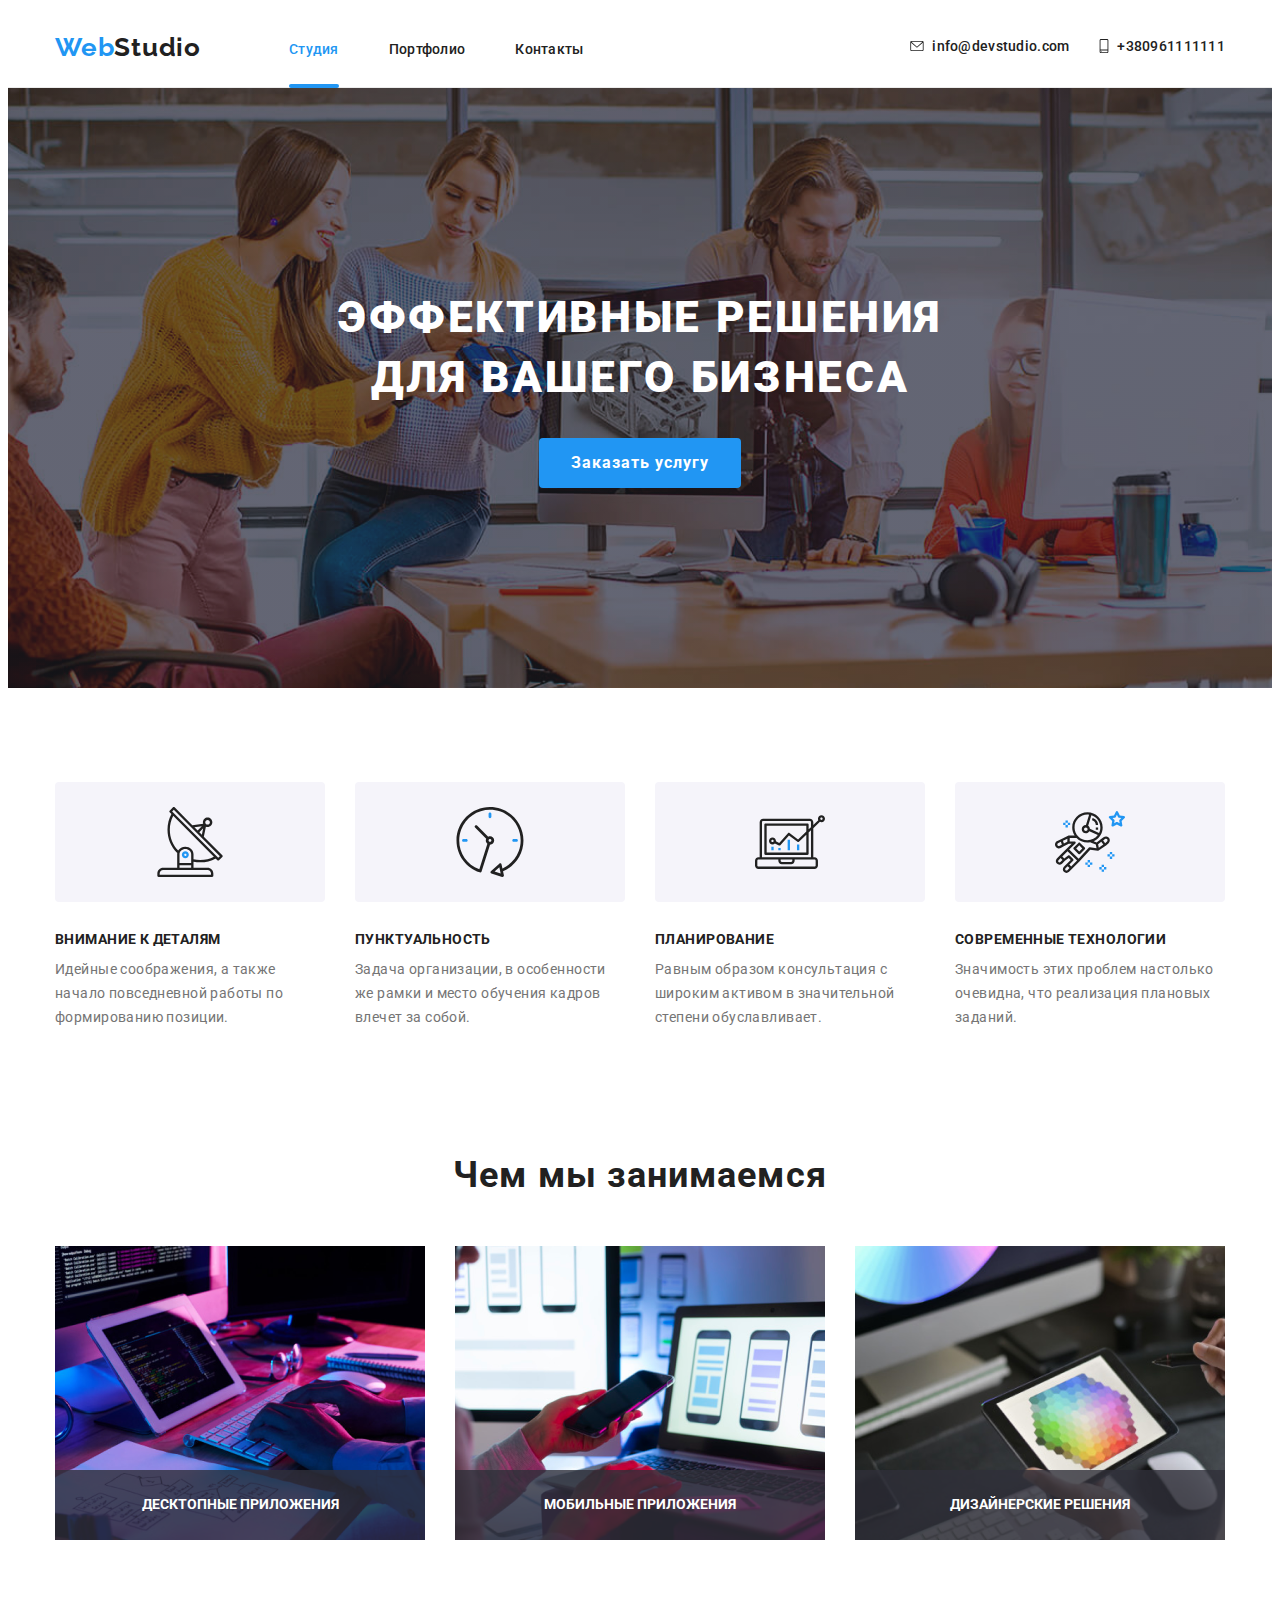
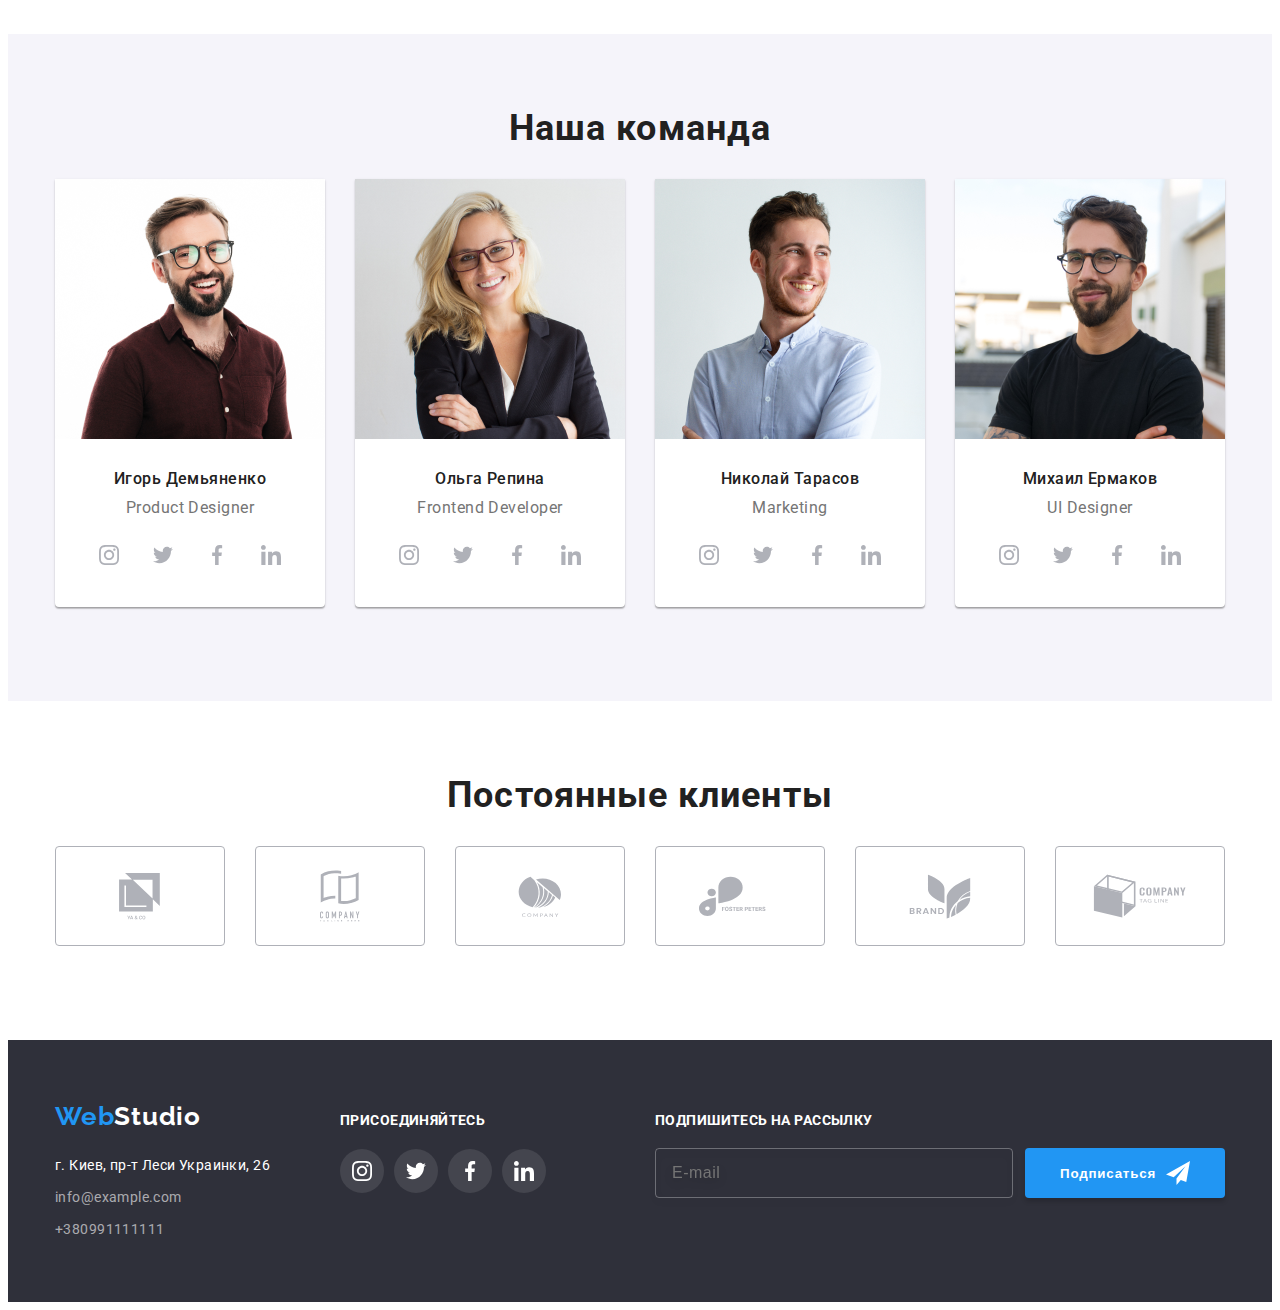
==== commit 13e32428: "Дз 8 Финал" ====
--- a/index.html
+++ b/index.html
@@ -10,16 +10,13 @@
     <link
         href="https://fonts.googleapis.com/css2?family=Raleway:wght@700&family=Roboto:wght@400;500;700;900&display=swap"
         rel="stylesheet">
-
     <title>Homework8</title>
     <link rel="stylesheet" href="https://cdnjs.cloudflare.com/ajax/libs/modern-normalize/1.1.0/modern-normalize.min.css"
         integrity="sha512-wpPYUAdjBVSE4KJnH1VR1HeZfpl1ub8YT/NKx4PuQ5NmX2tKuGu6U/JRp5y+Y8XG2tV+wKQpNHVUX03MfMFn9Q=="
         crossorigin="anonymous" referrerpolicy="no-referrer" />
     <link rel="stylesheet" href="./css/main.min.css">
 </head>
-
 <body>
-
     <header class="header">
         <div class="container">
             <div class="logo-tab">
@@ -59,13 +56,13 @@
                 </div>
             </div>
             <button type="button" class="open-menu-btn">
-                <svg class="menu-icon" width="40" height="40">
+                <svg class="menu-icon" width="24" height="16">
                     <use href="./img/icons.svg#icon-menu_24px"></use>
                 </svg>
             </button>
             <div class="mob-menu is-hidden">
                 <button type="button" class="close-menu-btn">
-                    <svg class="menu-icon" width="40" height="40">
+                    <svg class="menu-icon" width="18.67" height="18.67">
                         <use href="./img/icons.svg#icon-close-black-18dp-2-1-1"></use>
                     </svg>
                 </button>
@@ -380,7 +377,6 @@
                                 </li>
                             </ul>
                         </div>
-
                     </li>
                     <li class="workers-list__item">
                         <picture>
@@ -548,9 +544,7 @@
                 </svg>
             </button>
             <p class="modal-title">Оставьте свои данные, мы вам перезвоним</p>
-
             <form class="modal-form" autocomplete="off">
-
                 <div class="modal-field">
                 <label class="modal-label">Имя</label>
                     <div class="input-wrap">
@@ -560,7 +554,6 @@
                             </svg>
                     </div>
                 </div>
-
                 <div class="modal-field">  
                 <label class="modal-label" for="user-tel">Телефон</label>
                     <div class="input-wrap">
@@ -571,7 +564,6 @@
                             </svg>
                     </div>           
                 </div>
-
                 <div class="modal-field">
                 <label class="modal-label">Почта</label>
                     <div class="input-wrap">
@@ -581,7 +573,6 @@
                             </svg>
                     </div>
                 </div>
-
                 <div class="modal-field">
                 <label class="modal-label" for="modal-text">Комментарий</label>
                     <textarea 
@@ -591,7 +582,6 @@
                         placeholder="Введите текст"
                     f></textarea>              
                 </div>
-
                 <div class="modal-field">
                     <input 
                     type="checkbox" 
@@ -611,11 +601,7 @@
             </form>
         </div>
     </div>
-
- 
 <script src="./js/modal.js"></script>
 <script src="./js/menu.js"></script>
-
 </body>
-
 </html>--- a/css/main.min.css
+++ b/css/main.min.css
@@ -1 +1 @@
-:root{--main-color: #FFFFFF;--pre-main-color: #212121;--hover-color: #2196F3;--text-color: #757575;--svg-links-color: #afb1b8;--primary-transition-time: 250ms;--primary-cubic-function: cubic-bezier(0.4, 0, 0.2, 1);--projects-overlay-color: rgba(33, 150, 243, 0.9);--galery-overlay-color: rgba(47, 48, 58, 0.8);--modal-background-color: rgba(0, 0, 0, 0.2)}p,h1,h2,h3,h4,h5,h6{margin:0}ul{margin:0;padding-left:0}img{display:block;max-width:100%;height:auto;width:100%}a{text-decoration:none}li{list-style-type:none}body{font-family:"Roboto"}button{margin:0 auto;display:block}*{box-sizing:border-box}.visually-hidden{position:absolute;white-space:nowrap;width:1px;height:1px;overflow:hidden;border:0;padding:0;clip:rect(0 0 0 0);clip-path:inset(50%);margin:-1px}.description-wrapper,.header-two .container,.company-clients-link,.masters-soc-list__link,.work-photo__galery-description,.description__company-ben,.main-button,.header .container{display:flex;align-items:center}.container{width:100%;padding-left:15px;padding-right:15px;margin:0 auto}@media screen and (min-width: 480px){.container{max-width:480px}}@media screen and (min-width: 768px){.container{max-width:768px}}@media screen and (min-width: 1200px){.container{max-width:1200px}}.backdrop{position:fixed;top:0;left:0;width:100%;height:100%;background-color:var(--modal-background-color)}.backdrop.is-hidden{opacity:0;transition:opacity var(--primary-transition-time) var(--primary-cubic-function);visibility:hidden;pointer-events:none}.modal{padding:40px;position:absolute;top:50%;left:50%;transform:translate(-50%, -50%) scale(1) rotate(0);transition:transform var(--primary-transition-time) var(--primary-cubic-function);width:528px;min-height:581px;background-color:#fff;border-radius:5px;opacity:1;visibility:visible}.backdrop.is-hidden .modal{transform:translate(-50%, -50%) scale(0)}.modal-close-btn{position:absolute;right:8px;top:8px;width:30px;height:30px;border:1px solid rgba(0,0,0,.1);border-radius:50%;cursor:pointer;background-color:rgba(0,0,0,0);display:flex;align-items:center;justify-content:center;outline:none;transition:color var(--primary-transition-time) var(--primary-cubic-function)}.modal-close-btn:hover,.modal-close-btn:focus{color:#2196f3}.modal-title{font-weight:700;font-size:20px;line-height:1.15;text-align:center;letter-spacing:.03em;color:#212121;min-width:448px;margin-bottom:12px}.modal-field{margin-bottom:10px}.modal-label{display:block;margin-bottom:4px;font-size:12px;line-height:1.17;letter-spacing:.01em;color:#757575}.input-wrap{position:relative}.modal-input{width:100%;height:40px;border:1px solid rgba(33,33,33,.2);border-radius:4px;background-color:rgba(0,0,0,0);padding-left:42px;outline:rgba(0,0,0,0);transition:border-color var(--primary-transition-time) var(--primary-cubic-function)}.modal-input:not(:placeholder-shown):not(:focus):valid{background-color:green}.modal-input:placeholder-shown{background-color:rgba(0,0,0,0)}.modal-input::placeholder{font-weight:400;font-size:14px;line-height:1.17px;letter-spacing:.01em;color:rgba(117,117,117,.5)}.modal-input:focus,.modal-input:hover{border-color:var(--hover-color)}.input-icon{position:absolute;left:15px;top:50%;transform:translateY(-50%);transition:fill var(--primary-transition-time) var(--primary-cubic-function)}.modal-input:focus+.input-icon,.modal-input:hover+.input-icon{fill:var(--hover-color)}.modal-text-area{width:100%;height:120px;border:1px solid rgba(33,33,33,.2);border-radius:4px;resize:none;padding:12px;outline:none;transition:border-color var(--primary-transition-time) var(--primary-cubic-function);margin-bottom:20px}.modal-text-area:hover,.modal-text-area:focus{border-color:var(--hover-color)}.check-text{font-weight:400;font-size:14px;line-height:1.71px;letter-spacing:.03em;color:#757575;display:flex;align-items:center;margin-bottom:30px}.check-text a{color:#2196f3}.check-text span{width:16px;height:15px;border:1px solid rgba(34,34,34,.2);margin-right:7px;display:flex;align-items:center;justify-content:center}.input-check:checked+.check-text span{background-color:#2196f3;border:none}.check-icon{fill:rgba(0,0,0,0)}.input-check:checked+.check-text .check-icon{fill:#fff}.modal-button{width:200px;height:50;font-family:inherit;font-weight:700;font-size:16px;line-height:1.88;letter-spacing:.06em;border-radius:4px;border:0px;color:var(--main-color);cursor:pointer;background-color:var(--hover-color);padding-top:10px;padding-bottom:10px;padding-left:55px;padding-right:55px;transition:background-color var(--primary-transition-time) var(--primary-cubic-function);outline:none}.modal-button:hover,.modal-button:focus{background-color:#188ce8}.header{height:60px;background-color:#fff}@media screen and (min-width: 768px){.header{border-bottom:1px solid #ececec;height:80px}}.header>.container{display:flex;align-items:center}@media screen and (min-width: 768px){.header>.container{height:80px}}.open-menu-btn{display:block;padding:0px;margin:0px;margin-left:auto;cursor:pointer;border:none;background-color:rgba(0,0,0,0);transition:fill 250ms cubic-bezier(0.4, 0, 0.2, 1),transform 500ms cubic-bezier(0.4, 0, 0.2, 1)}@media screen and (min-width: 768px){.open-menu-btn{display:none}}.open-menu-btn:hover,.open-menu-btn:focus{fill:#2196f3;transform:rotate(180deg)}.close-menu-btn{position:fixed;top:10px;right:15px;padding:0px;height:40px;cursor:pointer;border:none;background-color:rgba(0,0,0,0);transition:fill 250ms cubic-bezier(0.4, 0, 0.2, 1),transform 500ms cubic-bezier(0.4, 0, 0.2, 1)}.close-menu-btn:hover,.close-menu-btn:focus{fill:#2196f3;transform:rotate(360deg)}.mob-menu{z-index:2;position:fixed;background-color:#fff;top:0;left:0;width:100vw;height:100vh;padding:48px 25px;overflow:auto;transition:transform 500ms,cubic-bezier(0.4, 0, 0.2, 1) 1000ms,visibility 1s 0s}@media screen and (min-width: 768px){.mob-menu{display:none}}.mob-menu.is-hidden{opacity:0;pointer-events:none;visibility:hidden;transform:translate(-100%);transition:1000ms,visibility 0s 1s}.mob-menu .container{display:flex;flex-direction:column;height:100%;justify-content:space-between}@media screen and (min-width: 768px){.nav-list{display:flex}}@media screen and (max-width: 767px){.nav-list__item:not(:last-child){margin-bottom:32px}}.nav-list__link{font-weight:500;font-size:40px;line-height:1.175;letter-spacing:.02em;color:#212121;transition:color 250ms cubic-bezier(0.4, 0, 0.2, 1)}@media screen and (min-width: 768px){.nav-list__link{padding-top:32px;padding-bottom:32px}}.nav-list__link:hover,.nav-list__link:focus{color:#2196f3}@media screen and (min-width: 768px){.nav-list__link{font-weight:500;font-size:14px;line-height:1.1428571429;letter-spacing:.02em;color:#212121;transition:color 250ms cubic-bezier(0.4, 0, 0.2, 1)}.nav-list__link:hover,.nav-list__link:focus{color:#2196f3}}@media screen and (max-width: 479px){.nav-list__item:not(:last-child){margin-bottom:32px}}@media screen and (min-width: 768px){.nav-list__item:not(:last-child){margin-right:50px}}@media screen and (min-width: 1200px){.contacts-list{display:flex}}@media screen and (max-width: 767px){.contacts-list{margin-bottom:64px}}@media screen and (max-width: 767px){.contacts-list__item:not(:last-child){margin-bottom:32px}}@media screen and (min-width: 768px)and (max-width: 1199px){.contacts-list__item:not(:last-child){margin-bottom:10px}}@media screen and (max-width: 767px){.contacts-list__link-tel{font-weight:500;font-size:34px;line-height:1.1764705882;letter-spacing:.02em;color:#2196f3}}@media screen and (min-width: 768px){.contacts-list__link-tel{font-weight:500;font-size:12px;line-height:1.1666666667;letter-spacing:.02em;color:#757575;transition:color 250ms cubic-bezier(0.4, 0, 0.2, 1)}}@media screen and (min-width: 1200px){.contacts-list__link-tel{display:flex;align-items:center;font-weight:500;font-size:14px;line-height:1.14;letter-spacing:.02em;color:#212121;transition:color 250ms cubic-bezier(0.4, 0, 0.2, 1)}}@media screen and (max-width: 767px){.contacts-list__link-mail{font-weight:500;font-size:24px;line-height:1.1666666667;letter-spacing:.02em;color:#757575}}@media screen and (min-width: 768px){.contacts-list__link-mail{font-weight:500;font-size:12px;line-height:1.1666666667;letter-spacing:.02em;color:#757575;transition:color 250ms cubic-bezier(0.4, 0, 0.2, 1)}}@media screen and (min-width: 1200px){.contacts-list__link-mail{display:flex;align-items:center;font-weight:500;font-size:14px;line-height:1.14;letter-spacing:.02em;color:#212121;transition:color 250ms cubic-bezier(0.4, 0, 0.2, 1)}}@media screen and (min-width: 768px){.contacts-list__link-mail:hover,.contacts-list__link-mail:focus{color:#2196f3;fill:#2196f3}}@media screen and (min-width: 768px){.contacts-list__link-tel:hover,.contacts-list__link-tel:focus{color:#2196f3;fill:#2196f3}}@media screen and (min-width: 1200px){.contacts-list__item{margin-left:30px}}.contacts-list__icon{fill:currentColor;margin-right:8px}.soc-list{display:flex}@media screen and (max-width: 479px){.soc-list{flex-wrap:wrap}}.soc-list__item:not(:last-child):after{content:"";width:22px;height:0px;left:135px;top:726px;margin-left:5px;margin-right:5px;border:1px solid rgba(33,33,33,.2);transform:rotate(90deg)}.soc-list__link{font-weight:500;font-size:18px;line-height:1.22;letter-spacing:.02em;color:#2196f3}.current{color:#2196f3}@media screen and (min-width: 768px){.current{position:relative}}@media screen and (min-width: 768px){.nav-list__link.current::after{content:"";height:4px;background-color:#2196f3;position:absolute;bottom:.5px;width:100%;border-radius:2px;right:0}}.header-tab{display:flex;width:100%}@media screen and (max-width: 767px){.header-tab{display:none}}.header-nav{display:flex;align-items:center}.header-contacts{display:block;margin-left:auto}@media screen and (min-width: 768px){.logo-tab{margin-right:88px}}.nav__logo,.nav__logoo{font-family:"Raleway";font-weight:700;font-size:26px;line-height:1.29;letter-spacing:.03em;color:var(--hover-color)}.nav__logoo{color:var(--pre-main-color)}.header .logo{display:block;padding:24px 0 25px 0}.main-section{background-image:linear-gradient(rgba(47, 48, 58, 0.4), rgba(47, 48, 58, 0.4)),url(../img/head-mob.png);background-color:#c4c4c4;background-repeat:no-repeat;background-size:cover;background-position:center;max-width:1600px;margin:0 auto;padding-top:200px;padding-bottom:200px}@media(min-device-pixel-ratio: 2),(min-resolution: 192dpi),(min-resolution: 2dppx){.main-section{background-image:linear-gradient(rgba(47, 48, 58, 0.4), rgba(47, 48, 58, 0.4)),url(../img/head-mob-2x.png)}}@media screen and (min-width: 768px){.main-section{background-image:linear-gradient(rgba(47, 48, 58, 0.4), rgba(47, 48, 58, 0.4)),url(../img/head-tabl.png)}}@media screen and (min-width: 768px)and (min-device-pixel-ratio: 2),screen and (min-width: 768px)and (min-resolution: 192dpi),screen and (min-width: 768px)and (min-resolution: 2dppx){.main-section{background-image:linear-gradient(rgba(47, 48, 58, 0.4), rgba(47, 48, 58, 0.4)),url(../img/head-tabl-2x.png)}}@media screen and (min-width: 1200px){.main-section{background-image:linear-gradient(rgba(47, 48, 58, 0.4), rgba(47, 48, 58, 0.4)),url(../img/head-desk.png)}}@media screen and (min-width: 1200px)and (min-device-pixel-ratio: 2),screen and (min-width: 1200px)and (min-resolution: 192dpi),screen and (min-width: 1200px)and (min-resolution: 2dppx){.main-section{background-image:linear-gradient(rgba(47, 48, 58, 0.4), rgba(47, 48, 58, 0.4)),url(../img/head-desk-2x.png)}}@media screen and (min-width: 320px)and (max-width: 1199px){.main-section{padding-top:118px;padding-bottom:118px}}.main-name{width:670px;font-weight:900;font-size:26px;line-height:1.36;text-align:center;letter-spacing:.06em;text-transform:uppercase;color:var(--main-color);margin:0 auto 30px auto;text-align:center;margin-bottom:30px}@media screen and (min-width: 768px){.main-name{line-height:1.62}}@media screen and (min-width: 1200px){.main-name{line-height:1.36;font-size:44px}}.main-button{font-family:inherit;font-weight:700;font-size:16px;line-height:1.88;text-align:center;letter-spacing:.06em;border-radius:4px;border:0px;color:var(--main-color);cursor:pointer;background-color:var(--hover-color);padding-top:10px;padding-bottom:10px;padding-left:32px;padding-right:32px;transition:background-color var(--primary-transition-time) var(--primary-cubic-function);outline:none}.main-button:hover,.main-button:focus{background-color:#188ce8}.company{padding-top:60px;padding-bottom:60px}@media screen and (min-width: 768px){.company{padding-top:60px;padding-bottom:60px}}@media screen and (min-width: 1200px){.company{padding-top:94px;padding-bottom:94px}}@media screen and (min-width: 768px){.description{display:flex;flex-wrap:wrap;gap:30px}}@media screen and (min-width: 1200px){.description{display:flex;flex-wrap:wrap;gap:30px}}.title{font-weight:700;font-size:14px;line-height:1.14;letter-spacing:.03em;text-transform:uppercase;color:var(--pre-main-color);margin-bottom:10px}.title-text{font-weight:400;font-size:14px;line-height:1.71;letter-spacing:.03em;color:var(--text-color);max-width:260px}.description__facts{width:100%}@media screen and (min-width: 768px){.description__facts{flex-basis:calc((100% - 30px)/2)}}@media screen and (min-width: 1200px){.description__facts{flex-basis:calc((100% - 90px)/4)}}.description__company-ben{justify-content:center;height:120px;border-radius:4px;background-color:#f5f4fa;margin-bottom:30px}.work-projects{padding-bottom:94px}@media screen and (max-width: 1199px){.work-projects{display:none;margin-bottom:50px}}.pre-main-title{font-weight:700;font-size:36px;line-height:1.17;text-align:center;letter-spacing:.03em;color:var(--pre-main-color);margin-bottom:50px}.work-photo{display:flex}.work-photo__item+.work-photo__item{margin-left:30px}.work-photo__item{position:relative}.work-photo__galery-description{justify-content:center;height:70px;width:100%;position:absolute;bottom:0;font-weight:700;font-size:14px;line-height:1.14;text-transform:uppercase;color:var(--main-color);background-color:var(--galery-overlay-color)}.masters{padding-top:60px;padding-bottom:60px;background:#f5f4fa}@media screen and (min-width: 768px){.masters{padding-top:60px;padding-bottom:60px}}@media screen and (min-width: 1200px){.masters{padding-top:94px;padding-bottom:94px}}.team{font-weight:700;font-size:36px;line-height:1.17;text-align:center;letter-spacing:.03em;color:var(--pre-main-color);margin-bottom:50px}.workers-list{display:flex;flex-wrap:wrap;gap:30px}.workers-list__item{width:100%;background-color:var(--main-color);box-shadow:0px 1px 3px rgba(0,0,0,.12),0px 1px 1px rgba(0,0,0,.14),0px 2px 1px rgba(0,0,0,.16);border-radius:0px 0px 4px 4px}@media screen and (min-width: 768px){.workers-list__item{width:calc((100% - 30px)/2)}}@media screen and (min-width: 1200px){.workers-list__item{width:calc((100% - 90px)/4)}}.about-workers-div{padding-top:30px;padding-bottom:30px}.names{font-weight:500;font-size:16px;line-height:1.19;text-align:center;letter-spacing:.03em;color:var(--pre-main-color)}.names-text{font-weight:400;font-size:16px;line-height:1.19;text-align:center;letter-spacing:.03em;color:var(--text-color);padding-top:10px;margin-bottom:16px}.masters-soc-list{display:flex;justify-content:center}.masters-soc-list__item{width:44px;height:44px;margin-left:10px}.masters-soc-list__item:first-child{margin-left:0}.masters-soc-list__link{justify-content:center;width:100%;height:100%;border-radius:50%;background-color:var(--main-color);color:var(--svg-links-color);transition:background-color var(--primary-transition-time) var(--primary-cubic-function),color var(--primary-transition-time) var(--primary-cubic-function);outline:none}.masters-soc-list__link:hover,.masters-soc-list__link:focus{background-color:var(--hover-color);color:var(--main-color)}.masters-soc-list__icon{fill:currentColor}.clients{padding-top:60px;padding-bottom:60px}@media screen and (min-width: 768px){.clients{padding-top:60px;padding-bottom:60px}}@media screen and (min-width: 1200px){.clients{padding-top:94px;padding-bottom:94px}}.clients-list{display:flex;flex-wrap:wrap;gap:30px}@media screen and (min-width: 768px){.clients-list{display:flex;flex-wrap:wrap;gap:30px}}@media screen and (min-width: 1200px){.clients-list{display:flex;flex-wrap:wrap;gap:30px}}.company-clients{width:calc((100% - 30px)/2)}@media screen and (min-width: 768px){.company-clients{width:calc((100% - 60px)/3)}}@media screen and (min-width: 1200px){.company-clients{width:calc((100% - 150px)/6)}}.company-clients-link{justify-content:center;width:100%;height:100px;border-top:1px solid var(--svg-links-color);border-bottom:1px solid var(--svg-links-color);border-left:1px solid var(--svg-links-color);border-right:1px solid var(--svg-links-color);border-radius:4px;color:var(--svg-links-color);outline:none}.company-clients-link:hover,.company-clients-link:focus{border-color:var(--hover-color);color:var(--hover-color)}.company-clients-icon{fill:currentColor;transition:color var(--primary-transition-time) var(--primary-cubic-function)}.footer-logo,.footer-logoo{font-family:"Raleway";font-weight:700;font-size:26px;line-height:1.29;letter-spacing:.03em;color:var(--hover-color)}.footer-logoo{color:var(--main-color)}@media screen and (max-width: 1199px){.footer-nav{margin-bottom:60px;display:flex;align-items:center;flex-direction:column}}@media screen and (max-width: 767px){.footer-nav{width:100%}}@media screen and (min-width: 1200px){.footer-nav{margin-right:70px}}.footer-nav__logo{color:#fff}.footer{padding-top:60px;padding-bottom:60px;background-color:#2f303a}.footer-nav__adress{margin-top:20px;margin-bottom:8px;font-style:normal;font-size:14px;line-height:1.71;letter-spacing:.03em;color:#fff}.footer-nav-list li:not(:last-child){margin-bottom:8px}@media screen and (max-width: 1199px){.footer-nav-list{width:100%;display:flex;flex-direction:column;align-items:center}}.footer-nav-list__link{font-size:14px;line-height:1.71;letter-spacing:.03em;color:rgba(255,255,255,.6);transition:color 250ms cubic-bezier(0.4, 0, 0.2, 1)}.footer-nav-list__link:hover,.footer-nav-list__link:focus{color:#2196f3}.footer-list__link{display:flex;align-items:center;justify-content:center;width:100%;height:100%;border-radius:50%;outline:none;color:#fff;background-color:#44454e;transition:background-color 250ms cubic-bezier(0.4, 0, 0.2, 1)}.footer-list__link:hover,.footer-list__link:focus{background-color:#2196f3}@media screen and (max-width: 1199px){.footer-links{display:flex;align-items:center;flex-direction:column}}@media screen and (max-width: 1199px){.footer-links{margin-bottom:60px}}@media screen and (max-width: 767px){.footer-links{width:100%}}.footer-list__icon{fill:#fff}.footer-title{text-transform:uppercase;margin-bottom:20px;font-weight:700;font-size:14px;line-height:1.14;letter-spacing:.03em;color:#fff}.footer-list{display:flex}.footer-list__item{width:44px;height:44px}.footer-list__item:not(:last-child){width:44px;height:44px;margin-right:10px}@media screen and (max-width: 1199px){.form{display:flex;align-items:center;flex-direction:column}}@media screen and (min-width: 768px)and (max-width: 1199px){.form{width:450px}}@media screen and (min-width: 768px)and (max-width: 1199px){.footer-cont{display:flex;flex-wrap:wrap;justify-content:space-around}}@media screen and (min-width: 1200px){.footer-cont{display:flex;align-items:baseline}}.form-title{margin-bottom:20px;font-weight:700;font-size:14px;line-height:1.1428571429;letter-spacing:.03em;text-transform:uppercase;color:#fff}.input-form{outline:rgba(0,0,0,0);padding-left:16px;height:50px;border:1px solid rgba(255,255,255,.3);filter:drop-shadow(0px 4px 4px rgba(0, 0, 0, 0.15));border-radius:4px;background-color:rgba(0,0,0,0)}@media screen and (max-width: 1199px){.input-form{width:100%;margin-bottom:20px}}@media screen and (min-width: 1200px){.input-form{margin-right:12px;width:358px}}.input-form:placeholder-shown{padding-left:16px;font-size:16px;line-height:1.25;letter-spacing:.03em;color:rgba(255,255,255,.6)}.input-form:focus{color:#fff}.form-wrap{width:100%}@media screen and (min-width: 1200px){.form-wrap{display:flex}}@media screen and (min-width: 1200px){.form{margin-left:auto;width:570px}}.form-btn{padding:0;width:200px;height:50px;display:flex;justify-content:center;align-items:center;font-weight:700;line-height:1.88;letter-spacing:.06em;color:#fff;background-color:#2196f3;box-shadow:0px 4px 4px rgba(0,0,0,.15);border-radius:4px;cursor:pointer;border:none;transition:background-color 250ms cubic-bezier(0.4, 0, 0.2, 1),box-shadow 250ms cubic-bezier(0.4, 0, 0.2, 1)}@media screen and (max-width: 1199px){.form-btn{margin:0 auto}}@media screen and (min-width: 1200px){.form-btn{margin-left:auto}}.icon-form{margin-left:10px}.header-two{border-bottom:1px solid #ececec}@media screen and (min-width: 768px){.portfolio{padding-top:60px;padding-bottom:60px}}@media screen and (min-width: 1200px){.portfolio{padding-top:94px;padding-bottom:94px}}.filter{display:flex;justify-content:left;margin-bottom:50px;flex-wrap:wrap;gap:8px}@media screen and (min-width: 768px){.filter{justify-content:center}}@media screen and (min-width: 1200px){.filter{justify-content:center}}.pre-main-button{font-family:inherit;font-weight:500;font-size:16px;line-height:1.62;text-align:center;letter-spacing:.03em;border:0px;color:var(--pre-main-color);cursor:pointer;background-color:#f5f4fa;border-radius:4px;padding-top:6px;padding-bottom:6px;padding-left:22px;padding-right:22px;transition:background-color var(--primary-transition-time) var(--primary-cubic-function),color var(--primary-transition-time) var(--primary-cubic-function);outline:none}.pre-main-button:hover,.pre-main-button:focus{color:var(--main-color);background-color:#188ce8;box-shadow:0px 3px 1px rgba(0,0,0,.1),0px 1px 2px rgba(0,0,0,.08),0px 2px 2px rgba(0,0,0,.12)}.gallery{display:flex;flex-wrap:wrap;gap:30px}@media screen and (min-width: 768px){.gallery-item{width:calc((100% - 30px)/2)}}@media screen and (min-width: 1200px){.gallery-item{width:calc((100% - 60px)/3)}}.gallery-item:hover,.gallery-item:focus{box-shadow:0px 1px 1px rgba(0,0,0,.12),0px 4px 4px rgba(0,0,0,.06),1px 4px 6px rgba(0,0,0,.16)}.gallery .link:hover .description-wrapper,.gallery .link:focus .description-wrapper{transform:translateY(0)}.project-figure{position:relative;overflow:hidden}.projects-image{display:block;width:100%;height:100%}.description-wrapper{justify-content:center;position:absolute;top:0;width:100%;height:100%;transform:translateY(101%);transition:transform var(--primary-transition-time) var(--primary-cubic-function);background-color:var(--projects-overlay-color)}.project-description{width:322px;font-size:18px;line-height:1.56;color:var(--main-color)}.work-div{padding-top:20px;padding-bottom:20px;padding-left:24px;padding-right:24px;border-bottom:1px solid #ececec;border-left:1px solid #ececec;border-right:1px solid #ececec}.work{font-weight:700;font-size:18px;line-height:2;letter-spacing:.06em;color:var(--pre-main-color)}.work-name{font-weight:400;font-size:16px;line-height:1.88;letter-spacing:.03em;color:var(--text-color)}/*# sourceMappingURL=main.min.css.map */+:root{--main-color: #FFFFFF;--pre-main-color: #212121;--hover-color: #2196F3;--text-color: #757575;--svg-links-color: #afb1b8;--primary-transition-time: 250ms;--primary-cubic-function: cubic-bezier(0.4, 0, 0.2, 1);--projects-overlay-color: rgba(33, 150, 243, 0.9);--galery-overlay-color: rgba(47, 48, 58, 0.8);--modal-background-color: rgba(0, 0, 0, 0.2)}p,h1,h2,h3,h4,h5,h6{margin:0}ul{margin:0;padding-left:0}img{display:block;max-width:100%;height:auto;width:100%}li{list-style-type:none}body{font-family:"Roboto"}button{margin:0 auto;display:block}*{box-sizing:border-box}.visually-hidden{position:absolute;white-space:nowrap;width:1px;height:1px;overflow:hidden;border:0;padding:0;clip:rect(0 0 0 0);clip-path:inset(50%);margin:-1px}.description-wrapper,.header-two .container,.company-clients-link,.masters-soc-list__link,.work-photo__galery-description,.description__company-ben,.main-button,.header .container{display:flex;align-items:center}.container{width:100%;padding-left:15px;padding-right:15px;margin:0 auto}@media screen and (min-width: 480px){.container{max-width:480px}}@media screen and (min-width: 768px){.container{max-width:768px}}@media screen and (min-width: 1200px){.container{max-width:1200px}}.backdrop{position:fixed;top:0;left:0;width:100%;height:100%;background-color:var(--modal-background-color)}.backdrop.is-hidden{opacity:0;transition:opacity var(--primary-transition-time) var(--primary-cubic-function);visibility:hidden;pointer-events:none}.modal{padding:40px;position:absolute;top:50%;left:50%;transform:translate(-50%, -50%) scale(1) rotate(0);transition:transform var(--primary-transition-time) var(--primary-cubic-function);width:450px;min-height:609px;background-color:#fff;border-radius:5px;opacity:1;visibility:visible}@media screen and (min-width: 768px){.modal{width:450px;min-height:609px}}@media screen and (min-width: 1200px){.modal{width:528px;min-height:581px}}.backdrop.is-hidden .modal{transform:translate(-50%, -50%) scale(0)}.modal-close-btn{position:absolute;right:8px;top:8px;width:30px;height:30px;border:1px solid rgba(0,0,0,.1);border-radius:50%;cursor:pointer;background-color:rgba(0,0,0,0);display:flex;align-items:center;justify-content:center;outline:none;transition:color var(--primary-transition-time) var(--primary-cubic-function)}.modal-close-btn:hover,.modal-close-btn:focus{fill:#188ce8}.modal-title{font-weight:700;font-size:20px;line-height:1.15;text-align:center;letter-spacing:.03em;color:#212121;width:100%;margin-bottom:12px}.modal-field{margin-bottom:10px}.modal-label{display:block;margin-bottom:4px;font-size:12px;line-height:1.17;letter-spacing:.01em;color:#757575}.input-wrap{position:relative}.modal-input{width:100%;height:40px;border:1px solid rgba(33,33,33,.2);border-radius:4px;background-color:rgba(0,0,0,0);padding-left:42px;outline:rgba(0,0,0,0);transition:border-color var(--primary-transition-time) var(--primary-cubic-function)}.modal-input:not(:placeholder-shown):not(:focus):valid{background-color:green}.modal-input:placeholder-shown{background-color:rgba(0,0,0,0)}.modal-input::placeholder{font-weight:400;font-size:14px;line-height:1.17px;letter-spacing:.01em;color:rgba(117,117,117,.5)}.modal-input:focus,.modal-input:hover{border-color:var(--hover-color)}.input-icon{position:absolute;left:15px;top:50%;transform:translateY(-50%);transition:fill var(--primary-transition-time) var(--primary-cubic-function)}.modal-input:focus+.input-icon,.modal-input:hover+.input-icon{fill:var(--hover-color)}.modal-text-area{width:100%;height:120px;border:1px solid rgba(33,33,33,.2);border-radius:4px;resize:none;padding:12px;outline:none;transition:border-color var(--primary-transition-time) var(--primary-cubic-function);margin-bottom:20px}.modal-text-area:hover,.modal-text-area:focus{border-color:var(--hover-color)}.check-text{font-weight:400;font-size:14px;line-height:1.71px;letter-spacing:.03em;color:#757575;display:flex;align-items:center;margin-bottom:30px}.check-text a{color:#2196f3}.check-text span{width:16px;height:15px;border:1px solid rgba(34,34,34,.2);margin-right:7px;display:flex;align-items:center;justify-content:center}.input-check:checked+.check-text span{background-color:#2196f3;border:none}.check-icon{fill:rgba(0,0,0,0)}.input-check:checked+.check-text .check-icon{fill:#fff}.modal-button{width:200px;height:50;font-family:inherit;font-weight:700;font-size:16px;line-height:1.88;letter-spacing:.06em;border-radius:4px;border:0px;color:var(--main-color);cursor:pointer;background-color:var(--hover-color);padding-top:10px;padding-bottom:10px;padding-left:55px;padding-right:55px;transition:background-color var(--primary-transition-time) var(--primary-cubic-function);outline:none}.modal-button:hover,.modal-button:focus{background-color:#188ce8}.header{height:60px;background-color:#fff;border-bottom:1px solid #ececec}@media screen and (min-width: 768px){.header{border-bottom:1px solid #ececec;height:80px}}.header>.container{display:flex;align-items:center}@media screen and (min-width: 768px){.header>.container{height:80px}}.open-menu-btn{display:block;padding:0px;margin:0px;margin-left:auto;cursor:pointer;border:none;background-color:rgba(0,0,0,0);transition:fill 250ms cubic-bezier(0.4, 0, 0.2, 1),transform 500ms cubic-bezier(0.4, 0, 0.2, 1)}@media screen and (min-width: 768px){.open-menu-btn{display:none}}.open-menu-btn:hover,.open-menu-btn:focus{fill:#2196f3;transform:rotate(180deg)}.close-menu-btn{position:fixed;top:10px;right:15px;padding:0px;height:40px;cursor:pointer;border:none;background-color:rgba(0,0,0,0);transition:fill 250ms cubic-bezier(0.4, 0, 0.2, 1),transform 500ms cubic-bezier(0.4, 0, 0.2, 1)}.close-menu-btn:hover,.close-menu-btn:focus{fill:#2196f3;transform:rotate(360deg)}.mob-menu{z-index:2;position:fixed;background-color:#fff;top:0;left:0;width:100vw;height:100vh;padding:48px 25px;overflow:auto;transition:transform 500ms,cubic-bezier(0.4, 0, 0.2, 1) 1000ms,visibility 1s 0s}@media screen and (min-width: 768px){.mob-menu{display:none}}.mob-menu.is-hidden{opacity:0;pointer-events:none;visibility:hidden;transform:translate(-100%);transition:1000ms,visibility 0s 1s}.mob-menu .container{display:flex;flex-direction:column;height:100%;justify-content:space-between}@media screen and (min-width: 768px){.nav-list{display:flex}}@media screen and (max-width: 767px){.nav-list__item:not(:last-child){margin-bottom:32px}}.nav-list__link{font-weight:500;font-size:40px;line-height:1.175;letter-spacing:.02em;color:#212121;transition:color 250ms cubic-bezier(0.4, 0, 0.2, 1);text-decoration:none}@media screen and (min-width: 768px){.nav-list__link{padding-top:32px;padding-bottom:32px}}.nav-list__link:hover,.nav-list__link:focus{color:#2196f3}@media screen and (min-width: 768px){.nav-list__link{font-weight:500;font-size:14px;line-height:1.1428571429;letter-spacing:.02em;color:#212121;transition:color 250ms cubic-bezier(0.4, 0, 0.2, 1)}.nav-list__link:hover,.nav-list__link:focus{color:#2196f3}}@media screen and (max-width: 479px){.nav-list__item:not(:last-child){margin-bottom:32px}}@media screen and (min-width: 768px){.nav-list__item:not(:last-child){margin-right:50px}}@media screen and (min-width: 1200px){.contacts-list{display:flex}}@media screen and (max-width: 767px){.contacts-list{margin-bottom:64px}}@media screen and (max-width: 767px){.contacts-list__item:not(:last-child){margin-bottom:32px}}@media screen and (min-width: 768px)and (max-width: 1199px){.contacts-list__item:not(:last-child){margin-bottom:10px}}.contacts-list__link-tel{text-decoration:none}@media screen and (max-width: 767px){.contacts-list__link-tel{font-weight:500;font-size:34px;line-height:1.1764705882;letter-spacing:.02em;color:#2196f3}}@media screen and (min-width: 768px){.contacts-list__link-tel{font-weight:500;font-size:12px;line-height:1.1666666667;letter-spacing:.02em;color:#757575;transition:color 250ms cubic-bezier(0.4, 0, 0.2, 1)}}@media screen and (min-width: 1200px){.contacts-list__link-tel{display:flex;align-items:center;font-weight:500;font-size:14px;line-height:1.14;letter-spacing:.02em;color:#212121;transition:color 250ms cubic-bezier(0.4, 0, 0.2, 1)}}.contacts-list__link-mail{text-decoration:none}@media screen and (max-width: 767px){.contacts-list__link-mail{font-weight:500;font-size:24px;line-height:1.1666666667;letter-spacing:.02em;color:#757575}}@media screen and (min-width: 768px){.contacts-list__link-mail{font-weight:500;font-size:12px;line-height:1.1666666667;letter-spacing:.02em;color:#757575;transition:color 250ms cubic-bezier(0.4, 0, 0.2, 1)}}@media screen and (min-width: 1200px){.contacts-list__link-mail{display:flex;align-items:center;font-weight:500;font-size:14px;line-height:1.14;letter-spacing:.02em;color:#212121;transition:color 250ms cubic-bezier(0.4, 0, 0.2, 1)}}@media screen and (min-width: 768px){.contacts-list__link-mail:hover,.contacts-list__link-mail:focus{color:#2196f3;fill:#2196f3}}@media screen and (min-width: 768px){.contacts-list__link-tel:hover,.contacts-list__link-tel:focus{color:#2196f3;fill:#2196f3}}@media screen and (min-width: 1200px){.contacts-list__item{margin-left:30px}}.contacts-list__icon{fill:currentColor;margin-right:8px}.soc-list{display:flex}@media screen and (max-width: 479px){.soc-list{flex-wrap:wrap}}.soc-list__item:not(:last-child):after{content:"";width:22px;height:0px;left:135px;top:726px;margin-left:5px;margin-right:5px;border:1px solid rgba(33,33,33,.2);transform:rotate(90deg)}.soc-list__link{font-weight:500;font-size:18px;line-height:1.22;letter-spacing:.02em;color:#2196f3}.soc-list__link{text-decoration:none}.current{color:#2196f3}@media screen and (min-width: 768px){.current{position:relative}}@media screen and (min-width: 768px){.nav-list__link.current::after{content:"";height:4px;background-color:#2196f3;position:absolute;bottom:.5px;width:100%;border-radius:2px;right:0}}.header-tab{display:flex;width:100%}@media screen and (max-width: 767px){.header-tab{display:none}}.header-nav{display:flex;align-items:center}.header-contacts{display:block;margin-left:auto}@media screen and (min-width: 768px){.logo-tab{margin-right:88px}}.nav__logo,.nav__logoo{font-family:"Raleway";font-weight:700;font-size:26px;line-height:1.29;letter-spacing:.03em;color:var(--hover-color);text-decoration:none}.nav__logoo{color:var(--pre-main-color)}.header .logo{display:block;padding:16px 0 16px 0}@media screen and (min-width: 768px){.header .logo{padding:26px 0 26px 0}}@media screen and (min-width: 1200px){.header .logo{padding:24px 0 25px 0}}.main-section{background-image:linear-gradient(rgba(47, 48, 58, 0.4), rgba(47, 48, 58, 0.4)),url(../img/head-mob.png);background-color:#c4c4c4;background-repeat:no-repeat;background-size:cover;background-position:center;max-width:1600px;margin:0 auto;padding-top:200px;padding-bottom:200px}@media(min-device-pixel-ratio: 2),(min-resolution: 192dpi),(min-resolution: 2dppx){.main-section{background-image:linear-gradient(rgba(47, 48, 58, 0.4), rgba(47, 48, 58, 0.4)),url(../img/head-mob-2x.png)}}@media screen and (min-width: 768px){.main-section{background-image:linear-gradient(rgba(47, 48, 58, 0.4), rgba(47, 48, 58, 0.4)),url(../img/head-tabl.png)}}@media screen and (min-width: 768px)and (min-device-pixel-ratio: 2),screen and (min-width: 768px)and (min-resolution: 192dpi),screen and (min-width: 768px)and (min-resolution: 2dppx){.main-section{background-image:linear-gradient(rgba(47, 48, 58, 0.4), rgba(47, 48, 58, 0.4)),url(../img/head-tabl-2x.png)}}@media screen and (min-width: 1200px){.main-section{background-image:linear-gradient(rgba(47, 48, 58, 0.4), rgba(47, 48, 58, 0.4)),url(../img/head-desk.png)}}@media screen and (min-width: 1200px)and (min-device-pixel-ratio: 2),screen and (min-width: 1200px)and (min-resolution: 192dpi),screen and (min-width: 1200px)and (min-resolution: 2dppx){.main-section{background-image:linear-gradient(rgba(47, 48, 58, 0.4), rgba(47, 48, 58, 0.4)),url(../img/head-desk-2x.png)}}@media screen and (min-width: 320px)and (max-width: 1199px){.main-section{padding-top:118px;padding-bottom:118px}}.main-name{max-width:360px;font-weight:900;font-size:26px;line-height:1.36;text-align:center;letter-spacing:.06em;text-transform:uppercase;color:var(--main-color);margin:0 auto 30px auto;text-align:center;margin-bottom:30px}@media screen and (min-width: 768px){.main-name{max-width:360px;line-height:1.62;font-size:42px}}@media screen and (min-width: 1200px){.main-name{max-width:696px;line-height:1.36;font-size:42px}}@media screen and (min-width: 1200px){.main-name{line-height:1.36;font-size:44px}}.main-button{font-family:inherit;font-weight:700;font-size:16px;line-height:1.88;text-align:center;letter-spacing:.06em;border-radius:4px;border:0px;color:var(--main-color);cursor:pointer;background-color:var(--hover-color);padding-top:10px;padding-bottom:10px;padding-left:32px;padding-right:32px;transition:background-color var(--primary-transition-time) var(--primary-cubic-function);outline:none}.main-button:hover,.main-button:focus{background-color:#188ce8}.company{padding-top:60px;padding-bottom:30px}@media screen and (min-width: 768px){.company{padding-top:60px;padding-bottom:60px}}@media screen and (min-width: 1200px){.company{padding-top:94px;padding-bottom:94px}}@media screen and (min-width: 768px){.description{display:flex;flex-wrap:wrap;gap:30px}}@media screen and (min-width: 1200px){.description{display:flex;flex-wrap:wrap;gap:30px}}.title{font-weight:700;font-size:14px;line-height:1.14;letter-spacing:.03em;text-transform:uppercase;color:var(--pre-main-color);margin-bottom:10px;text-align:center}@media screen and (min-width: 768px){.title{text-align:left}}@media screen and (min-width: 1200px){.title{text-align:left}}.title-text{font-weight:400;font-size:14px;line-height:1.71;max-width:450px;letter-spacing:.03em;color:var(--text-color);margin-bottom:30px}@media screen and (min-width: 768px){.title-text{max-width:354px}}@media screen and (min-width: 1200px){.title-text{max-width:270px}}.description__facts{width:100%}@media screen and (min-width: 768px){.description__facts{flex-basis:calc((100% - 30px)/2)}}@media screen and (min-width: 1200px){.description__facts{flex-basis:calc((100% - 90px)/4)}}.description__company-ben{justify-content:center;height:120px;border-radius:4px;background-color:#f5f4fa;margin-bottom:30px}.work-projects{padding-bottom:94px}@media screen and (max-width: 1199px){.work-projects{display:none;margin-bottom:50px}}.pre-main-title{font-weight:700;font-size:36px;line-height:1.17;text-align:center;letter-spacing:.03em;color:var(--pre-main-color);margin-bottom:50px}.work-photo{display:flex}.work-photo__item+.work-photo__item{margin-left:30px}.work-photo__item{position:relative}.work-photo__galery-description{justify-content:center;height:70px;width:100%;position:absolute;bottom:0;font-weight:700;font-size:14px;line-height:1.14;text-transform:uppercase;color:var(--main-color);background-color:var(--galery-overlay-color)}.masters{padding-top:60px;padding-bottom:60px;background:#f5f4fa}@media screen and (min-width: 768px){.masters{padding-top:60px;padding-bottom:60px}}@media screen and (min-width: 1200px){.masters{padding-top:94px;padding-bottom:94px}}.team{font-weight:700;font-size:28px;line-height:1.18;text-align:center;letter-spacing:.03em;color:var(--pre-main-color);margin-bottom:30px}@media screen and (min-width: 768px){.team{font-size:28px;line-height:1.18px;margin-bottom:30px}}@media screen and (min-width: 1200px){.team{font-size:36px;line-height:1.28px;margin-bottom:50px}}.workers-list{display:flex;flex-wrap:wrap;gap:30px}.workers-list__item{width:100%;background-color:var(--main-color);box-shadow:0px 1px 3px rgba(0,0,0,.12),0px 1px 1px rgba(0,0,0,.14),0px 2px 1px rgba(0,0,0,.16);border-radius:0px 0px 4px 4px}@media screen and (min-width: 768px){.workers-list__item{width:calc((100% - 30px)/2)}}@media screen and (min-width: 1200px){.workers-list__item{width:calc((100% - 90px)/4)}}.about-workers-div{padding-top:30px;padding-bottom:30px}.names{font-weight:500;font-size:16px;line-height:1.19;text-align:center;letter-spacing:.03em;color:var(--pre-main-color)}.names-text{font-weight:400;font-size:16px;line-height:1.19;text-align:center;letter-spacing:.03em;color:var(--text-color);padding-top:10px;margin-bottom:16px}.masters-soc-list{display:flex;justify-content:center}.masters-soc-list__item{width:44px;height:44px;margin-left:10px}.masters-soc-list__item:first-child{margin-left:0}.masters-soc-list__link{justify-content:center;width:100%;height:100%;border-radius:50%;background-color:var(--main-color);color:var(--svg-links-color);transition:background-color var(--primary-transition-time) var(--primary-cubic-function),color var(--primary-transition-time) var(--primary-cubic-function);outline:none}.masters-soc-list__link:hover,.masters-soc-list__link:focus{background-color:var(--hover-color);color:var(--main-color)}.masters-soc-list__icon{fill:currentColor}.clients{padding-top:60px;padding-bottom:60px}@media screen and (min-width: 768px){.clients{padding-top:60px;padding-bottom:60px}}@media screen and (min-width: 1200px){.clients{padding-top:94px;padding-bottom:94px}}.team{font-weight:700;font-size:28px;line-height:1.18;text-align:center;letter-spacing:.03em;color:var(--pre-main-color);margin-bottom:30px}@media screen and (min-width: 768px){.team{font-size:28px;line-height:1.18px;margin-bottom:30px}}@media screen and (min-width: 1200px){.team{font-size:36px;line-height:1.28px;margin-bottom:50px}}.clients-list{display:flex;flex-wrap:wrap;gap:30px}@media screen and (min-width: 768px){.clients-list{display:flex;flex-wrap:wrap;gap:30px}}@media screen and (min-width: 1200px){.clients-list{display:flex;flex-wrap:wrap;gap:30px}}.company-clients{width:calc((100% - 30px)/2)}@media screen and (min-width: 768px){.company-clients{width:calc((100% - 60px)/3)}}@media screen and (min-width: 1200px){.company-clients{width:calc((100% - 150px)/6)}}.company-clients-link{justify-content:center;width:100%;height:100px;border-top:1px solid var(--svg-links-color);border-bottom:1px solid var(--svg-links-color);border-left:1px solid var(--svg-links-color);border-right:1px solid var(--svg-links-color);border-radius:4px;color:var(--svg-links-color);outline:none}.company-clients-link:hover,.company-clients-link:focus{border-color:var(--hover-color);color:var(--hover-color)}.company-clients-icon{fill:currentColor;transition:color var(--primary-transition-time) var(--primary-cubic-function)}.footer-logo,.footer-logoo{font-family:"Raleway";font-weight:700;font-size:26px;line-height:1.29;letter-spacing:.03em;color:var(--hover-color);text-decoration:none}.footer-logoo{color:var(--main-color)}@media screen and (max-width: 1199px){.footer-nav{margin-bottom:60px;display:flex;align-items:center;flex-direction:column}}@media screen and (max-width: 767px){.footer-nav{width:100%}}@media screen and (min-width: 1200px){.footer-nav{margin-right:70px}}.footer-nav__logo{color:#fff}.footer{padding-top:60px;padding-bottom:60px;background-color:#2f303a}.footer-nav__adress{margin-top:20px;margin-bottom:8px;font-style:normal;font-size:14px;line-height:1.71;letter-spacing:.03em;color:#fff}.footer-nav-list li:not(:last-child){margin-bottom:8px}@media screen and (max-width: 1199px){.footer-nav-list{width:100%;display:flex;flex-direction:column;align-items:center}}.footer-nav-list__link{text-decoration:none;font-size:14px;line-height:1.71;letter-spacing:.03em;color:rgba(255,255,255,.6);transition:color 250ms cubic-bezier(0.4, 0, 0.2, 1)}.footer-nav-list__link:hover,.footer-nav-list__link:focus{color:#2196f3}.footer-list__link{display:flex;align-items:center;justify-content:center;width:100%;height:100%;border-radius:50%;outline:none;color:#fff;background-color:#44454e;transition:background-color 250ms cubic-bezier(0.4, 0, 0.2, 1)}.footer-list__link:hover,.footer-list__link:focus{background-color:#2196f3}@media screen and (max-width: 1199px){.footer-links{display:flex;align-items:center;flex-direction:column}}@media screen and (max-width: 1199px){.footer-links{margin-bottom:60px}}@media screen and (max-width: 767px){.footer-links{width:100%}}.footer-list__icon{fill:#fff}.footer-title{text-transform:uppercase;margin-bottom:20px;font-weight:700;font-size:14px;line-height:1.14;letter-spacing:.03em;color:#fff}.footer-list{display:flex}.footer-list__item{width:44px;height:44px}.footer-list__item:not(:last-child){width:44px;height:44px;margin-right:10px}@media screen and (max-width: 1199px){.form{display:flex;align-items:center;flex-direction:column}}@media screen and (min-width: 768px)and (max-width: 1199px){.form{width:450px}}@media screen and (min-width: 768px)and (max-width: 1199px){.footer-cont{display:flex;flex-wrap:wrap;justify-content:space-around}}@media screen and (min-width: 1200px){.footer-cont{display:flex;align-items:baseline}}.form-title{margin-bottom:20px;font-weight:700;font-size:14px;line-height:1.1428571429;letter-spacing:.03em;text-transform:uppercase;color:#fff}.input-form{outline:rgba(0,0,0,0);padding-left:16px;height:50px;border:1px solid rgba(255,255,255,.3);filter:drop-shadow(0px 4px 4px rgba(0, 0, 0, 0.15));border-radius:4px;background-color:rgba(0,0,0,0)}@media screen and (max-width: 1199px){.input-form{width:100%;margin-bottom:20px}}@media screen and (min-width: 1200px){.input-form{margin-right:12px;width:358px}}.input-form:placeholder-shown{padding-left:16px;font-size:16px;line-height:1.25;letter-spacing:.03em;color:rgba(255,255,255,.6)}.input-form:focus{color:#fff}.form-wrap{width:100%}@media screen and (min-width: 1200px){.form-wrap{display:flex}}@media screen and (min-width: 1200px){.form{margin-left:auto;width:570px}}.form-btn{padding:0;width:200px;height:50px;display:flex;justify-content:center;align-items:center;font-weight:700;line-height:1.88;letter-spacing:.06em;color:#fff;background-color:#2196f3;box-shadow:0px 4px 4px rgba(0,0,0,.15);border-radius:4px;cursor:pointer;border:none;transition:background-color 250ms cubic-bezier(0.4, 0, 0.2, 1),box-shadow 250ms cubic-bezier(0.4, 0, 0.2, 1);outline:none}@media screen and (max-width: 1199px){.form-btn{margin:0 auto}}@media screen and (min-width: 1200px){.form-btn{margin-left:auto}}.form-btn:hover,.form-btn:focus{background-color:#188ce8}.icon-form{margin-left:10px}.header-two{border-bottom:1px solid #ececec}.portfolio{padding-top:60px;padding-bottom:60px}@media screen and (min-width: 768px){.portfolio{padding-top:60px;padding-bottom:60px}}@media screen and (min-width: 1200px){.portfolio{padding-top:94px;padding-bottom:94px}}.filter{display:flex;justify-content:left;margin-bottom:30px;flex-wrap:wrap;gap:8px}@media screen and (min-width: 768px){.filter{justify-content:center}}@media screen and (min-width: 1200px){.filter{justify-content:center}}.pre-main-button{font-family:inherit;font-weight:500;font-size:16px;line-height:1.62;text-align:center;letter-spacing:.03em;border:0px;color:var(--pre-main-color);cursor:pointer;background-color:#f5f4fa;border-radius:4px;padding-top:6px;padding-bottom:6px;padding-left:22px;padding-right:22px;transition:background-color var(--primary-transition-time) var(--primary-cubic-function),color var(--primary-transition-time) var(--primary-cubic-function);outline:none}.pre-main-button:hover,.pre-main-button:focus{color:var(--main-color);background-color:#188ce8;box-shadow:0px 3px 1px rgba(0,0,0,.1),0px 1px 2px rgba(0,0,0,.08),0px 2px 2px rgba(0,0,0,.12)}.gallery{display:flex;flex-wrap:wrap;gap:30px}@media screen and (min-width: 768px){.gallery-item{width:calc((100% - 30px)/2)}}@media screen and (min-width: 1200px){.gallery-item{width:calc((100% - 60px)/3)}}.gallery-item:hover,.gallery-item:focus{box-shadow:0px 1px 1px rgba(0,0,0,.12),0px 4px 4px rgba(0,0,0,.06),1px 4px 6px rgba(0,0,0,.16)}.gallery .link:hover .description-wrapper,.gallery .link:focus .description-wrapper{transform:translateY(0)}.link{text-decoration:none}.project-figure{position:relative;overflow:hidden}.projects-image{display:block;width:100%;height:100%}.description-wrapper{justify-content:center;position:absolute;top:0;width:100%;height:100%;transform:translateY(101%);transition:transform var(--primary-transition-time) var(--primary-cubic-function);background-color:var(--projects-overlay-color)}.project-description{width:322px;font-size:18px;line-height:1.56;color:var(--main-color)}.work-div{padding-top:20px;padding-bottom:20px;padding-left:24px;padding-right:24px;border-bottom:1px solid #ececec;border-left:1px solid #ececec;border-right:1px solid #ececec}.work{font-weight:700;font-size:18px;line-height:2;letter-spacing:.06em;color:var(--pre-main-color)}.work-name{font-weight:400;font-size:16px;line-height:1.88;letter-spacing:.03em;color:var(--text-color)}/*# sourceMappingURL=main.min.css.map */